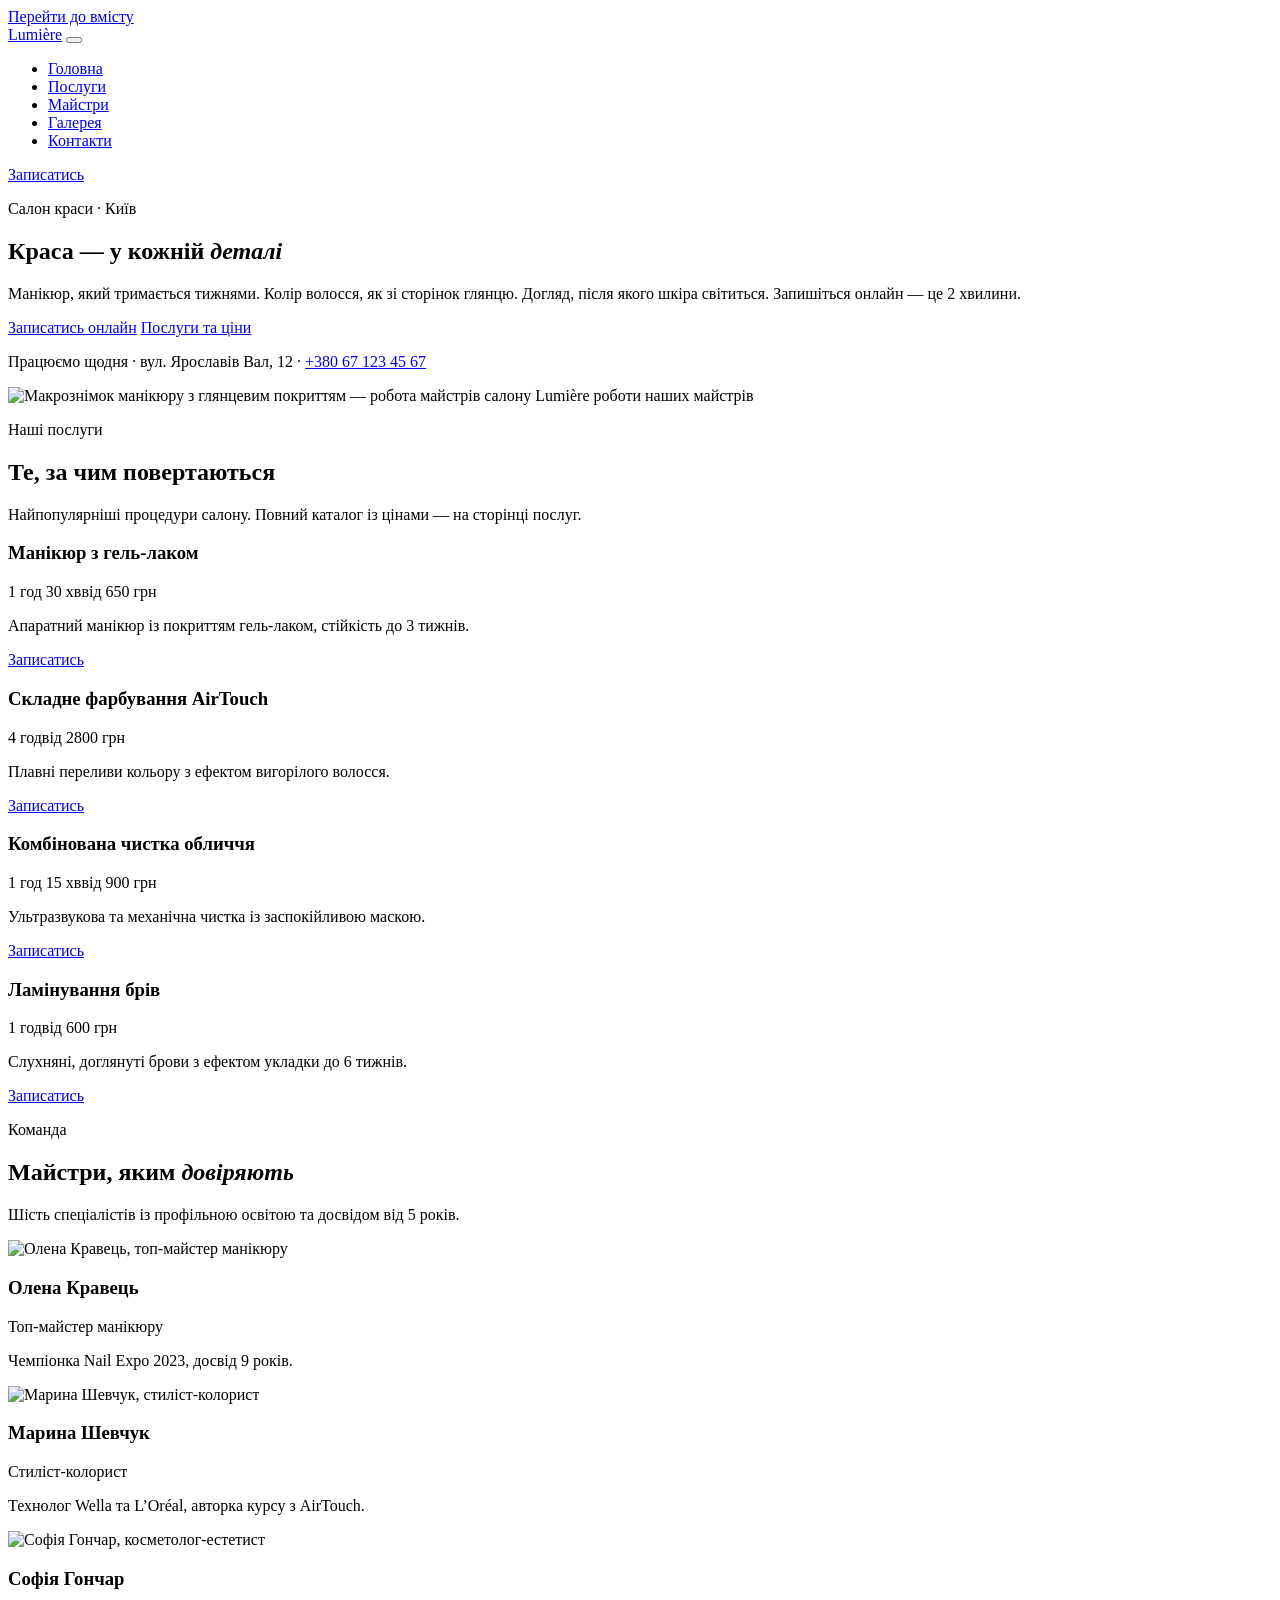
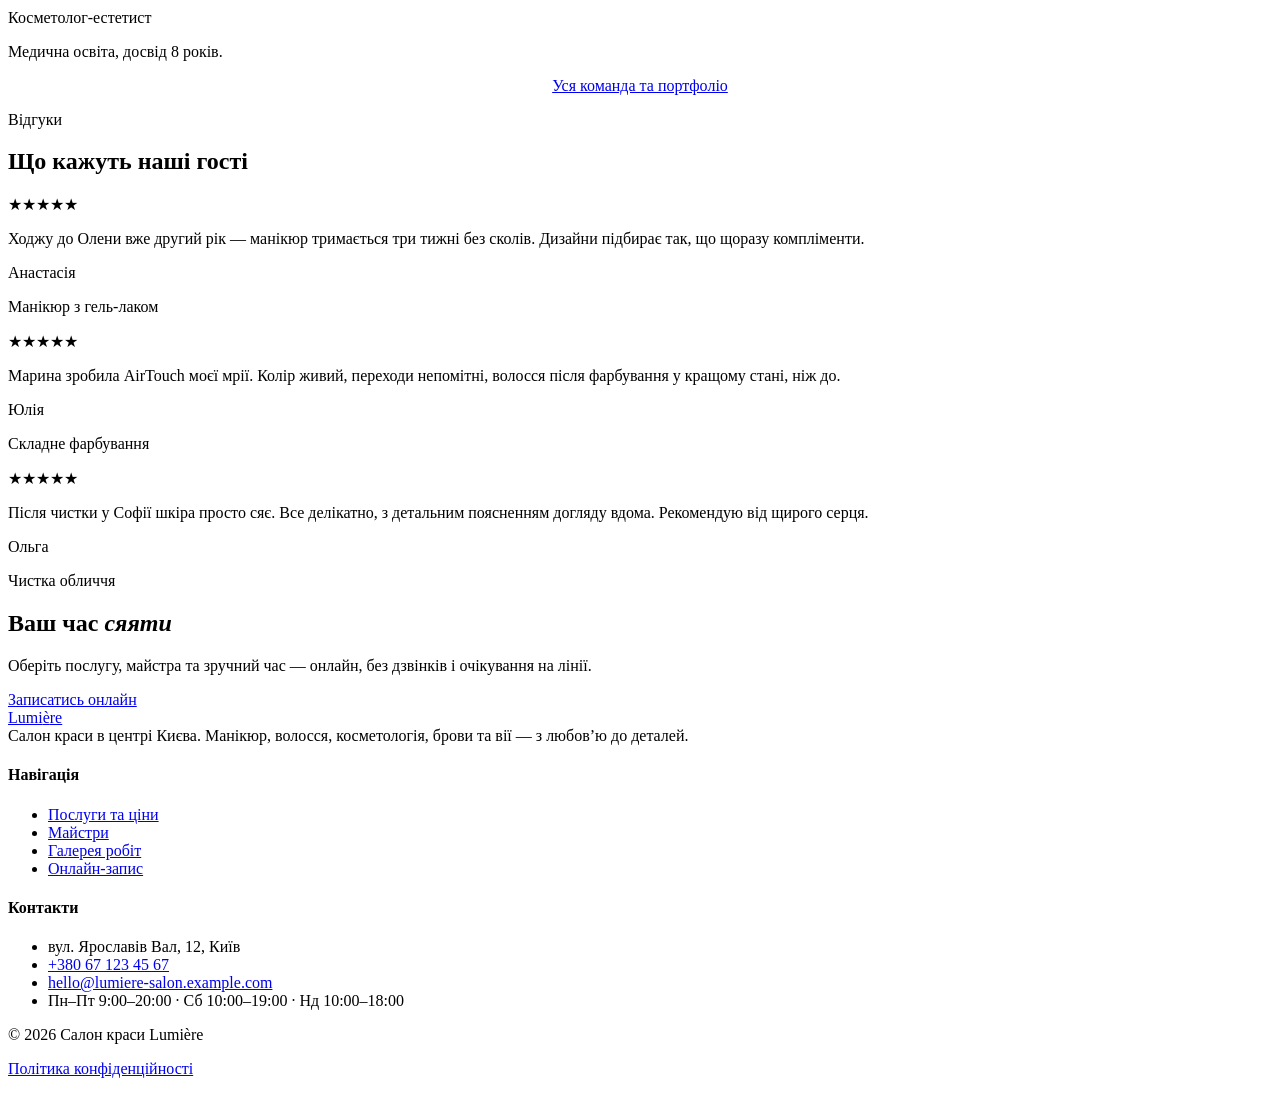
==== index.html @ 40548b0a "Add files via upload" ====
<!DOCTYPE html>
<html lang="uk">
<head>
  <meta charset="UTF-8">
  <meta name="viewport" content="width=device-width, initial-scale=1.0">
  <title>Салон краси Lumière у Києві — манікюр, волосся, косметологія | Запис онлайн</title>
  <meta name="description" content="Салон краси Lumière в центрі Києва: манікюр і педикюр, стрижки та складне фарбування, косметологія, брови й вії. Онлайн-запис до майстра за 2 хвилини.">
  <link rel="canonical" href="https://lumiere-salon.example.com/">

  <meta property="og:type" content="website">
  <meta property="og:title" content="Салон краси Lumière — краса у кожній деталі">
  <meta property="og:description" content="Манікюр, волосся, косметологія, брови та вії. Онлайн-запис до майстра за 2 хвилини.">
  <meta property="og:image" content="https://lumiere-salon.example.com/assets/img/og-cover.svg">
  <meta property="og:url" content="https://lumiere-salon.example.com/">
  <meta property="og:locale" content="uk_UA">

  <link rel="icon" href="favicon.ico" sizes="32x32">
  <link rel="icon" href="favicon.svg" type="image/svg+xml">

  <link rel="preconnect" href="https://fonts.googleapis.com">
  <link rel="preconnect" href="https://fonts.gstatic.com" crossorigin>
  <link href="https://fonts.googleapis.com/css2?family=Playfair+Display:ital,wght@0,400;0,700;1,400;1,700&family=Manrope:wght@400;600;700&display=swap" rel="stylesheet">
  <link rel="stylesheet" href="css/tokens.css">
  <link rel="stylesheet" href="css/styles.css">

  <script type="application/ld+json">
  {
    "@context": "https://schema.org",
    "@type": "BeautySalon",
    "name": "Lumière",
    "description": "Салон краси в центрі Києва: манікюр, волосся, косметологія, брови та вії.",
    "url": "https://lumiere-salon.example.com/",
    "image": "https://lumiere-salon.example.com/assets/img/og-cover.svg",
    "telephone": "+380671234567",
    "email": "hello@lumiere-salon.example.com",
    "priceRange": "₴₴",
    "address": {
      "@type": "PostalAddress",
      "streetAddress": "вул. Ярославів Вал, 12",
      "addressLocality": "Київ",
      "postalCode": "01054",
      "addressCountry": "UA"
    },
    "openingHoursSpecification": [
      { "@type": "OpeningHoursSpecification", "dayOfWeek": ["Monday","Tuesday","Wednesday","Thursday","Friday"], "opens": "09:00", "closes": "20:00" },
      { "@type": "OpeningHoursSpecification", "dayOfWeek": "Saturday", "opens": "10:00", "closes": "19:00" },
      { "@type": "OpeningHoursSpecification", "dayOfWeek": "Sunday", "opens": "10:00", "closes": "18:00" }
    ]
  }
  </script>
</head>
<body>
  <a class="skip-link" href="#main">Перейти до вмісту</a>

  <header class="header">
    <div class="container header__inner">
      <a class="logo" href="index.html">Lumi<span>è</span>re</a>
      <button class="nav-toggle" aria-expanded="false" aria-controls="site-nav" aria-label="Відкрити меню">
        <span class="nav-toggle__bar"></span><span class="nav-toggle__bar"></span><span class="nav-toggle__bar"></span>
      </button>
      <nav class="nav" id="site-nav" aria-label="Головна навігація">
        <ul class="nav__list">
          <li><a class="nav__link" href="index.html" aria-current="page">Головна</a></li>
          <li><a class="nav__link" href="services.html">Послуги</a></li>
          <li><a class="nav__link" href="masters.html">Майстри</a></li>
          <li><a class="nav__link" href="gallery.html">Галерея</a></li>
          <li><a class="nav__link" href="contacts.html">Контакти</a></li>
        </ul>
      </nav>
      <a class="btn btn--gold header__cta" href="booking.html">Записатись</a>
    </div>
  </header>

  <main id="main">
    <!-- Hero -->
    <section class="hero">
      <div class="container hero__grid">
        <div>
          <p class="eyebrow">Салон краси · Київ</p>
          <h1 class="display">Краса — у&nbsp;кожній <em>деталі</em></h1>
          <p class="hero__lead">Манікюр, який тримається тижнями. Колір волосся, як зі сторінок глянцю. Догляд, після якого шкіра світиться. Запишіться онлайн — це 2 хвилини.</p>
          <div class="hero__actions">
            <a class="btn btn--gold" href="booking.html">Записатись онлайн</a>
            <a class="btn btn--ghost" href="services.html">Послуги та ціни</a>
          </div>
          <p class="hero__note">Працюємо щодня · вул. Ярославів Вал, 12 · <a href="tel:+380671234567">+380 67 123 45 67</a></p>
        </div>
        <div class="mirror mirror--hero">
          <img src="assets/img/hero-macro.svg" alt="Макрознімок манікюру з глянцевим покриттям — робота майстрів салону Lumière" width="800" height="800" fetchpriority="high">
          <span class="mirror__caption">роботи наших майстрів</span>
        </div>
      </div>
    </section>

    <!-- Топ-послуги -->
    <section class="section" aria-labelledby="top-services-title">
      <div class="container">
        <div class="section-head">
          <p class="eyebrow">Наші послуги</p>
          <h2 id="top-services-title">Те, за чим повертаються</h2>
          <p>Найпопулярніші процедури салону. Повний каталог із цінами — на сторінці послуг.</p>
        </div>
        <div class="cards-grid">
          <article class="service-card">
            <h3>Манікюр з гель-лаком</h3>
            <div class="service-card__meta"><span>1 год 30 хв</span><span class="service-card__price">від 650 грн</span></div>
            <p class="service-card__desc">Апаратний манікюр із покриттям гель-лаком, стійкість до 3 тижнів.</p>
            <a class="btn btn--bordo" href="booking.html?service=manicure-gel">Записатись</a>
          </article>
          <article class="service-card">
            <h3>Складне фарбування AirTouch</h3>
            <div class="service-card__meta"><span>4 год</span><span class="service-card__price">від 2800 грн</span></div>
            <p class="service-card__desc">Плавні переливи кольору з ефектом вигорілого волосся.</p>
            <a class="btn btn--bordo" href="booking.html?service=color-airtouch">Записатись</a>
          </article>
          <article class="service-card">
            <h3>Комбінована чистка обличчя</h3>
            <div class="service-card__meta"><span>1 год 15 хв</span><span class="service-card__price">від 900 грн</span></div>
            <p class="service-card__desc">Ультразвукова та механічна чистка із заспокійливою маскою.</p>
            <a class="btn btn--bordo" href="booking.html?service=face-cleaning">Записатись</a>
          </article>
          <article class="service-card">
            <h3>Ламінування брів</h3>
            <div class="service-card__meta"><span>1 год</span><span class="service-card__price">від 600 грн</span></div>
            <p class="service-card__desc">Слухняні, доглянуті брови з ефектом укладки до 6 тижнів.</p>
            <a class="btn btn--bordo" href="booking.html?service=brows-lamination">Записатись</a>
          </article>
        </div>
      </div>
    </section>

    <!-- Майстри коротко -->
    <section class="section" aria-labelledby="masters-title">
      <div class="container">
        <div class="section-head section-head--center">
          <p class="eyebrow">Команда</p>
          <h2 id="masters-title">Майстри, яким <em>довіряють</em></h2>
          <p>Шість спеціалістів із профільною освітою та досвідом від 5 років.</p>
        </div>
        <div class="masters-grid">
          <article class="master-card">
            <div class="mirror"><img src="assets/img/master-olena.svg" alt="Олена Кравець, топ-майстер манікюру" width="400" height="400" loading="lazy"></div>
            <h3>Олена Кравець</h3>
            <p class="master-card__role">Топ-майстер манікюру</p>
            <p class="master-card__bio">Чемпіонка Nail Expo 2023, досвід 9 років.</p>
          </article>
          <article class="master-card">
            <div class="mirror"><img src="assets/img/master-maryna.svg" alt="Марина Шевчук, стиліст-колорист" width="400" height="400" loading="lazy"></div>
            <h3>Марина Шевчук</h3>
            <p class="master-card__role">Стиліст-колорист</p>
            <p class="master-card__bio">Технолог Wella та L’Oréal, авторка курсу з AirTouch.</p>
          </article>
          <article class="master-card">
            <div class="mirror"><img src="assets/img/master-sofia.svg" alt="Софія Гончар, косметолог-естетист" width="400" height="400" loading="lazy"></div>
            <h3>Софія Гончар</h3>
            <p class="master-card__role">Косметолог-естетист</p>
            <p class="master-card__bio">Медична освіта, досвід 8 років.</p>
          </article>
        </div>
        <p style="text-align:center; margin-top: var(--space-5);">
          <a class="btn btn--ghost" href="masters.html">Уся команда та портфоліо</a>
        </p>
      </div>
    </section>

    <!-- Відгуки -->
    <section class="section reviews" aria-labelledby="reviews-title">
      <div class="container">
        <div class="section-head">
          <p class="eyebrow">Відгуки</p>
          <h2 id="reviews-title">Що кажуть наші гості</h2>
        </div>
        <div class="reviews-grid">
          <article class="review-card">
            <p class="review-card__stars" aria-label="Оцінка 5 з 5">★★★★★</p>
            <p class="review-card__text">Ходжу до Олени вже другий рік — манікюр тримається три тижні без сколів. Дизайни підбирає так, що щоразу компліменти.</p>
            <p class="review-card__author">Анастасія</p>
            <p class="review-card__service">Манікюр з гель-лаком</p>
          </article>
          <article class="review-card">
            <p class="review-card__stars" aria-label="Оцінка 5 з 5">★★★★★</p>
            <p class="review-card__text">Марина зробила AirTouch моєї мрії. Колір живий, переходи непомітні, волосся після фарбування у кращому стані, ніж до.</p>
            <p class="review-card__author">Юлія</p>
            <p class="review-card__service">Складне фарбування</p>
          </article>
          <article class="review-card">
            <p class="review-card__stars" aria-label="Оцінка 5 з 5">★★★★★</p>
            <p class="review-card__text">Після чистки у Софії шкіра просто сяє. Все делікатно, з детальним поясненням догляду вдома. Рекомендую від щирого серця.</p>
            <p class="review-card__author">Ольга</p>
            <p class="review-card__service">Чистка обличчя</p>
          </article>
        </div>
      </div>
    </section>

    <!-- CTA -->
    <section class="cta-band">
      <div class="container">
        <h2>Ваш час <em>сяяти</em></h2>
        <p>Оберіть послугу, майстра та зручний час — онлайн, без дзвінків і очікування на лінії.</p>
        <a class="btn btn--gold" href="booking.html">Записатись онлайн</a>
      </div>
    </section>
  </main>

  <footer class="footer">
    <div class="container">
      <div class="footer__grid">
        <div>
          <a class="logo" href="index.html">Lumi<span>è</span>re</a>
          <p style="margin-top: var(--space-3);">Салон краси в центрі Києва. Манікюр, волосся, косметологія, брови та вії — з любов’ю до деталей.</p>
        </div>
        <div>
          <h4>Навігація</h4>
          <ul>
            <li><a href="services.html">Послуги та ціни</a></li>
            <li><a href="masters.html">Майстри</a></li>
            <li><a href="gallery.html">Галерея робіт</a></li>
            <li><a href="booking.html">Онлайн-запис</a></li>
          </ul>
        </div>
        <div>
          <h4>Контакти</h4>
          <ul>
            <li>вул. Ярославів Вал, 12, Київ</li>
            <li><a href="tel:+380671234567">+380 67 123 45 67</a></li>
            <li><a href="mailto:hello@lumiere-salon.example.com">hello@lumiere-salon.example.com</a></li>
            <li>Пн–Пт 9:00–20:00 · Сб 10:00–19:00 · Нд 10:00–18:00</li>
          </ul>
        </div>
      </div>
      <div class="footer__bottom">
        <p>© <span id="footer-year">2026</span> Салон краси Lumière</p>
        <p><a href="privacy.html">Політика конфіденційності</a></p>
      </div>
    </div>
  </footer>

  <script src="js/main.js"></script>
</body>
</html>
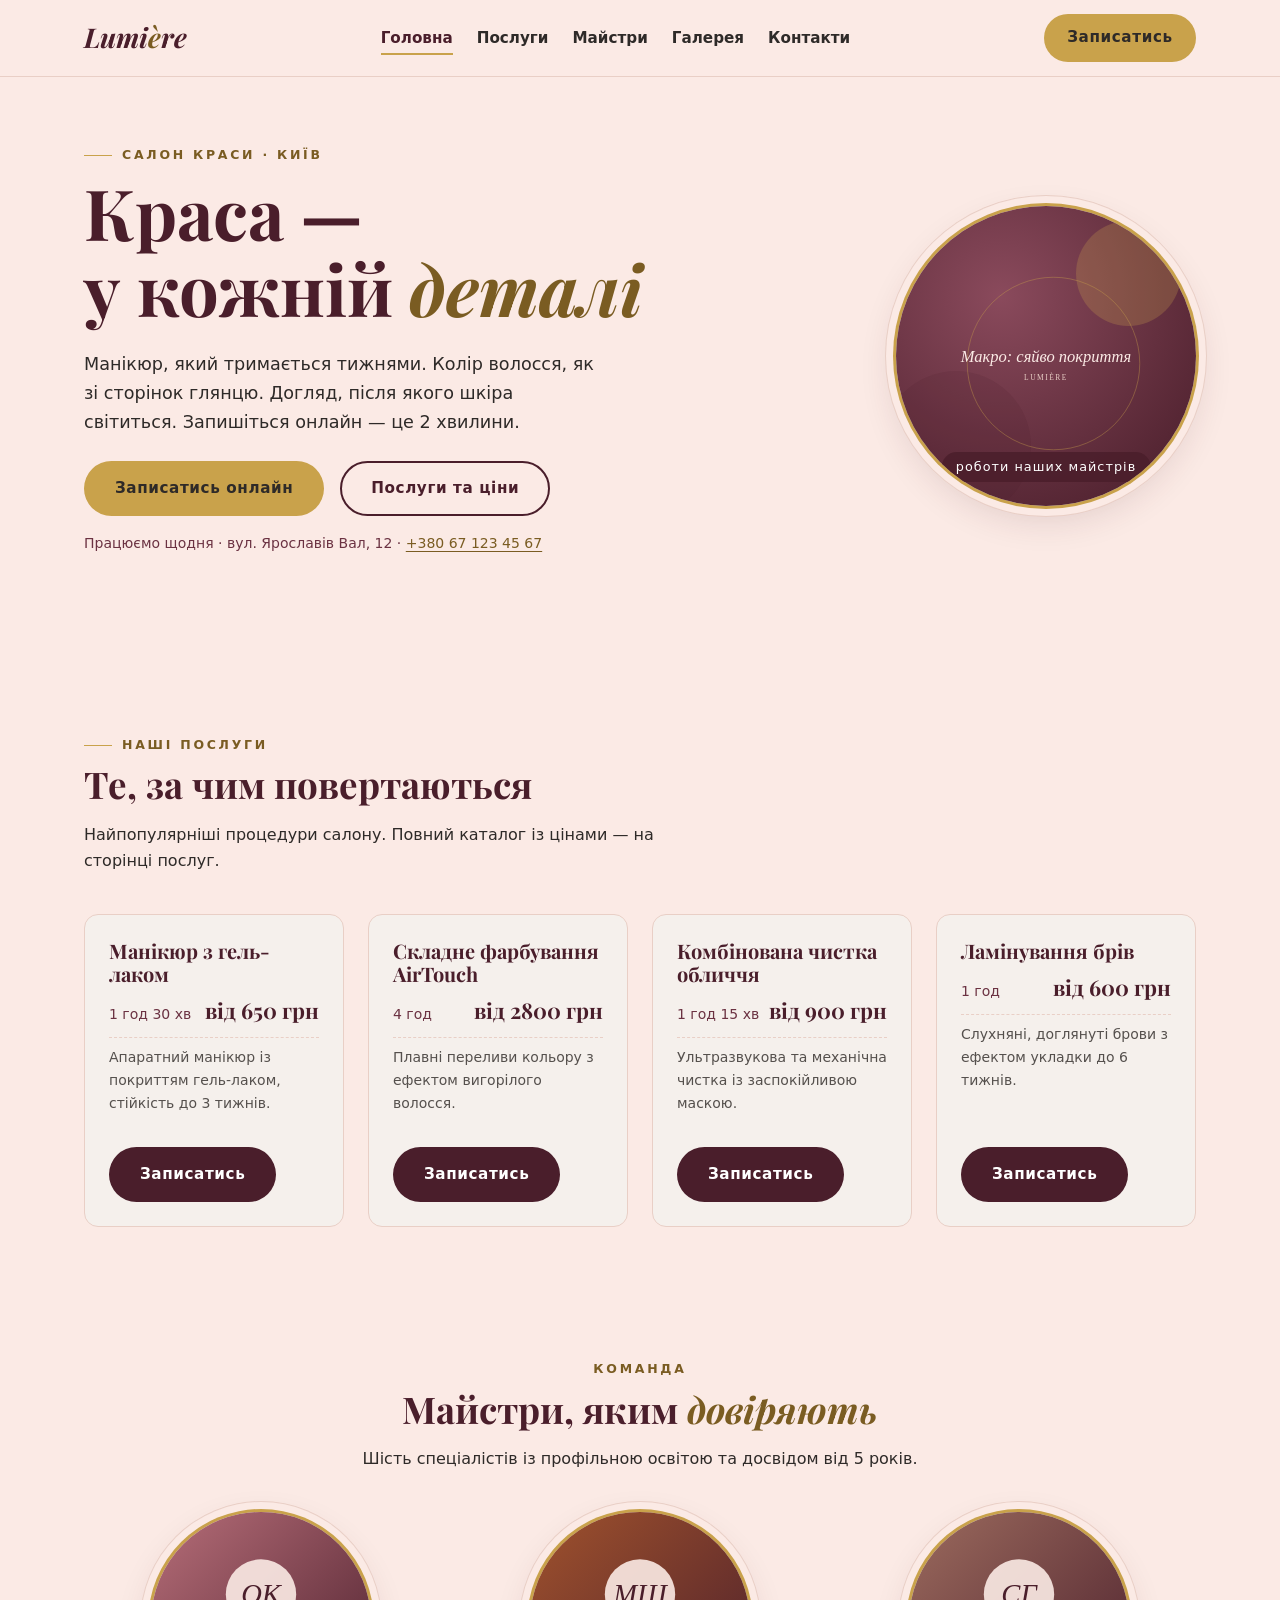
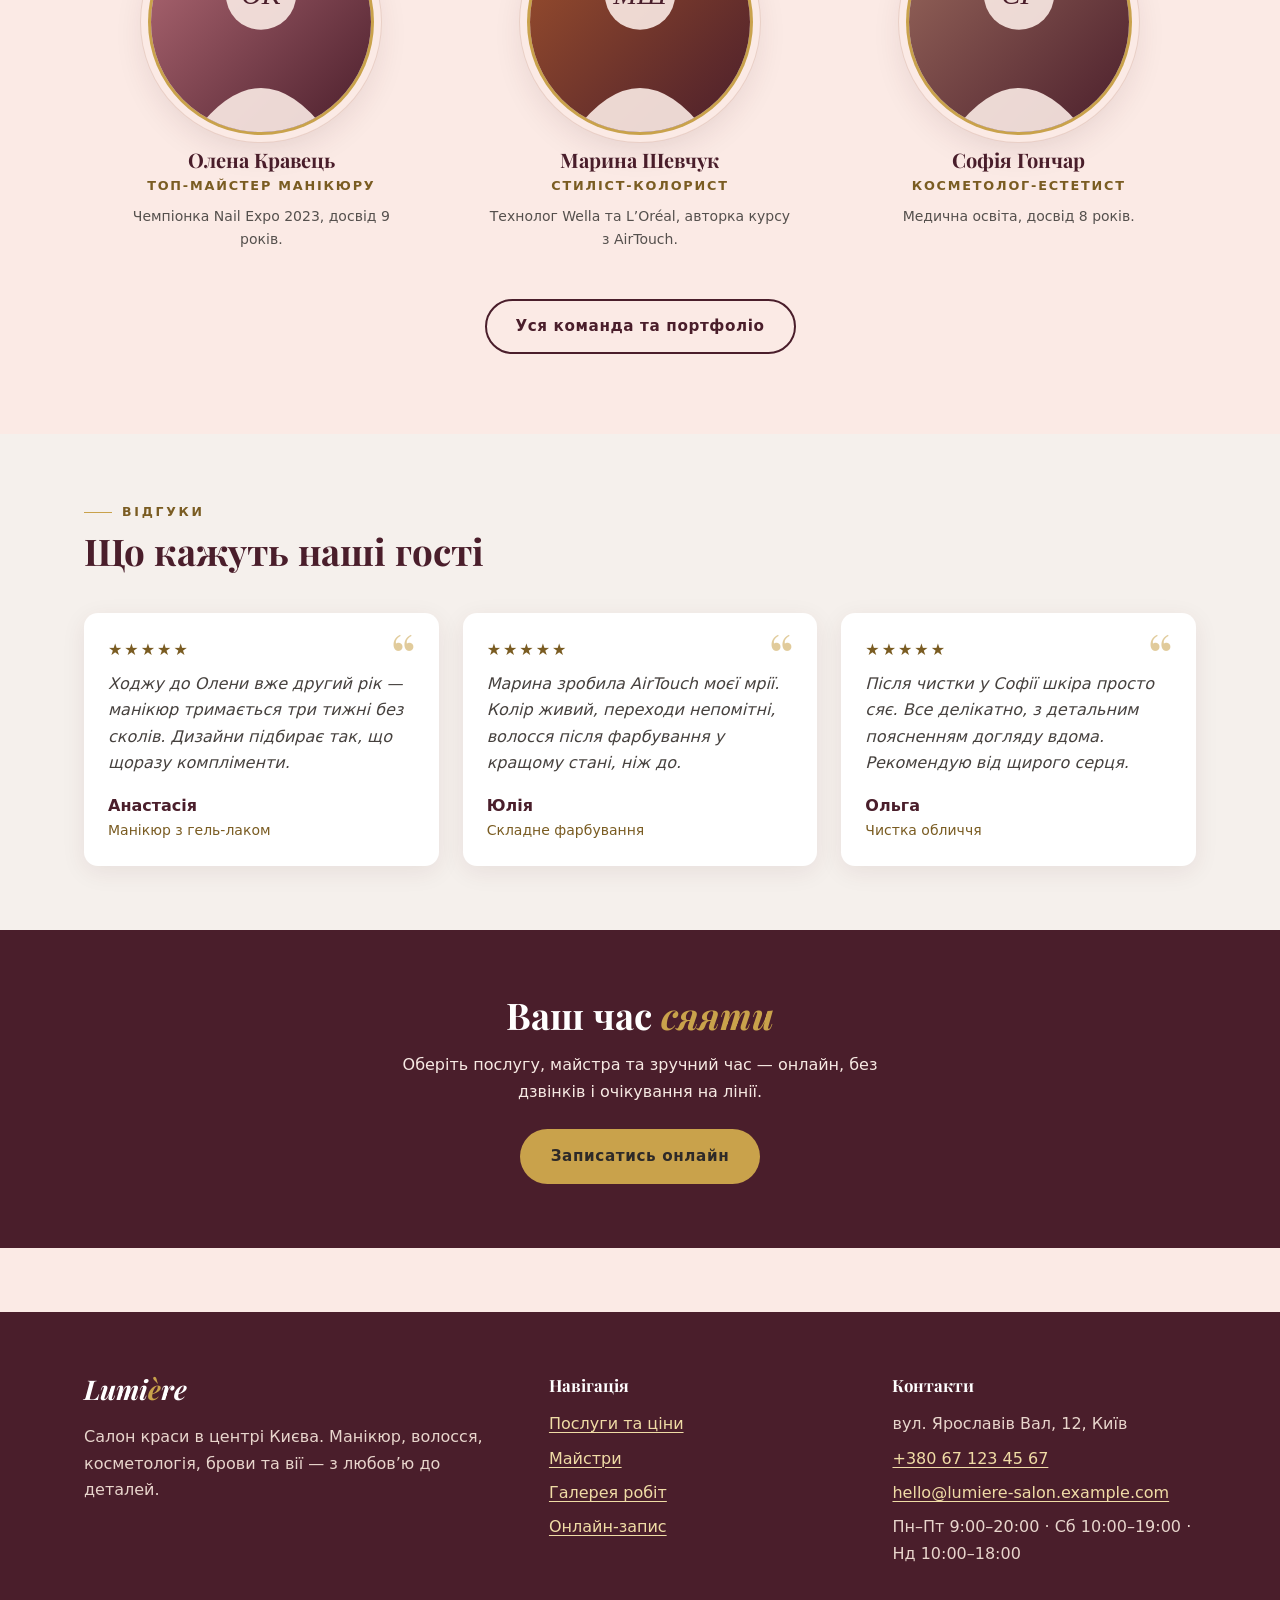
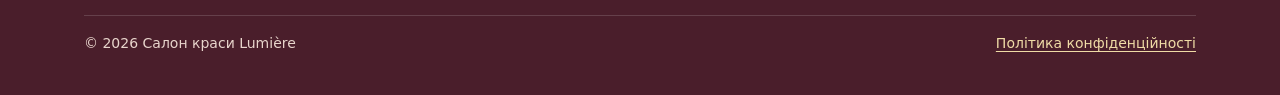
==== commit 39ff0bf3: "Додав файли фронтенду: html, css, js" ====
--- a/index.html
+++ b/index.html
@@ -20,8 +20,8 @@
   <link rel="preconnect" href="https://fonts.googleapis.com">
   <link rel="preconnect" href="https://fonts.gstatic.com" crossorigin>
   <link href="https://fonts.googleapis.com/css2?family=Playfair+Display:ital,wght@0,400;0,700;1,400;1,700&family=Manrope:wght@400;600;700&display=swap" rel="stylesheet">
-  <link rel="stylesheet" href="css/tokens.css">
-  <link rel="stylesheet" href="css/styles.css">
+  <link rel="stylesheet" href="tokens.css">
+  <link rel="stylesheet" href="styles.css">
 
   <script type="application/ld+json">
   {
--- a/tokens.css
+++ b/tokens.css
@@ -0,0 +1,65 @@
+/* ============================================
+   Lumière — дизайн-токени
+   Глем/редакційна бьюті-естетика (глянцевий журнал)
+   ============================================ */
+
+:root {
+  /* --- Палітра --- */
+  --c-bg:        #FBEAE5; /* пудрово-рожевий фон */
+  --c-bordo:     #4A1E2B; /* бордо — акценти, заголовки */
+  --c-gold:      #C9A24B; /* приглушене золото — CTA, декор */
+  --c-gold-deep: #7A5C22; /* темне золото — текстові лінки на світлому (≈5.3:1, WCAG AA) */
+  --c-ink:       #2E2A28; /* майже чорний — основний текст */
+  --c-cream:     #F5F0EC; /* теплий кремовий — картки */
+
+  --c-bordo-soft: #6B3242;
+  --c-rose-line:  #E9CFC6; /* тонкі лінії/бордери на пудровому */
+  --c-white:      #FFFFFF;
+  --c-error:      #A6252F;
+  --c-success:    #2F6B3A;
+
+  /* --- Типографіка --- */
+  --font-serif: "Playfair Display", "Georgia", serif;
+  --font-sans:  "Manrope", "Segoe UI", system-ui, sans-serif;
+
+  --fs-display: clamp(2.4rem, 6vw, 4.4rem);
+  --fs-h1:      clamp(2rem, 4.5vw, 3.2rem);
+  --fs-h2:      clamp(1.6rem, 3.2vw, 2.3rem);
+  --fs-h3:      1.25rem;
+  --fs-body:    1rem;
+  --fs-small:   0.875rem;
+
+  --lh-tight: 1.15;
+  --lh-body:  1.65;
+
+  /* --- Відступи --- */
+  --space-1: 0.25rem;
+  --space-2: 0.5rem;
+  --space-3: 1rem;
+  --space-4: 1.5rem;
+  --space-5: 2.5rem;
+  --space-6: 4rem;
+  --space-7: 6rem;
+
+  /* --- Радіуси --- */
+  --radius-s:  6px;
+  --radius-m:  14px;
+  --radius-l:  28px;
+  --radius-round: 999px;
+
+  /* --- Тіні --- */
+  --shadow-card: 0 6px 24px rgba(74, 30, 43, 0.08);
+  --shadow-lift: 0 12px 36px rgba(74, 30, 43, 0.16);
+
+  /* --- Дзеркальна рамка (підписний елемент) --- */
+  --mirror-ring: 0 0 0 3px var(--c-gold), 0 0 0 10px var(--c-bg), 0 0 0 11px var(--c-rose-line);
+
+  /* --- Розміри --- */
+  --container: 1160px;
+  --header-h: 76px;
+
+  /* --- Анімація --- */
+  --ease: cubic-bezier(0.22, 1, 0.36, 1);
+  --t-fast: 0.18s;
+  --t-med:  0.35s;
+}
--- a/styles.css
+++ b/styles.css
@@ -0,0 +1,759 @@
+/* ============================================
+   Lumière — салон краси. Основні стилі.
+   Естетика: глянцевий бьюті-журнал (глем/редакційна)
+   ============================================ */
+
+/* ---------- Базові ---------- */
+*, *::before, *::after { box-sizing: border-box; }
+
+html { scroll-behavior: smooth; }
+
+body {
+  margin: 0;
+  font-family: var(--font-sans);
+  font-size: var(--fs-body);
+  line-height: var(--lh-body);
+  color: var(--c-ink);
+  background: var(--c-bg);
+  -webkit-font-smoothing: antialiased;
+}
+
+img { max-width: 100%; display: block; }
+
+h1, h2, h3, h4 {
+  font-family: var(--font-serif);
+  color: var(--c-bordo);
+  line-height: var(--lh-tight);
+  margin: 0 0 var(--space-3);
+}
+
+h1 { font-size: var(--fs-h1); }
+h2 { font-size: var(--fs-h2); }
+h3 { font-size: var(--fs-h3); }
+
+p { margin: 0 0 var(--space-3); }
+
+a { color: var(--c-gold-deep); text-decoration-thickness: 1px; text-underline-offset: 3px; }
+a:hover { color: var(--c-bordo); }
+
+.container {
+  max-width: var(--container);
+  margin: 0 auto;
+  padding: 0 var(--space-4);
+}
+
+.section { padding: var(--space-6) 0; }
+
+.visually-hidden {
+  position: absolute; width: 1px; height: 1px;
+  margin: -1px; padding: 0; border: 0;
+  clip: rect(0 0 0 0); overflow: hidden; white-space: nowrap;
+}
+
+.skip-link {
+  position: absolute; left: var(--space-3); top: -60px;
+  background: var(--c-bordo); color: #fff;
+  padding: var(--space-2) var(--space-3);
+  border-radius: var(--radius-s); z-index: 200;
+  transition: top var(--t-fast);
+}
+.skip-link:focus { top: var(--space-2); color: #fff; }
+
+:focus-visible {
+  outline: 3px solid var(--c-bordo);
+  outline-offset: 2px;
+  border-radius: 2px;
+}
+
+/* Редакційні деталі */
+.eyebrow {
+  display: inline-block;
+  font-size: 0.78rem;
+  letter-spacing: 0.22em;
+  text-transform: uppercase;
+  color: var(--c-gold-deep);
+  margin-bottom: var(--space-2);
+  font-weight: 600;
+}
+.eyebrow::before {
+  content: '';
+  display: inline-block;
+  width: 28px; height: 1px;
+  background: var(--c-gold);
+  vertical-align: middle;
+  margin-right: 10px;
+}
+
+em, .italic-accent { font-style: italic; }
+h1 em, h2 em, .display em { color: var(--c-gold-deep); font-style: italic; }
+
+.section-head { max-width: 640px; margin-bottom: var(--space-5); }
+.section-head--center { margin-left: auto; margin-right: auto; text-align: center; }
+.section-head--center .eyebrow::before { display: none; }
+
+/* ---------- Кнопки ---------- */
+.btn {
+  display: inline-flex; align-items: center; justify-content: center;
+  gap: 0.5em;
+  font-family: var(--font-sans);
+  font-weight: 700;
+  font-size: 0.95rem;
+  letter-spacing: 0.04em;
+  padding: 0.85em 1.9em;
+  border-radius: var(--radius-round);
+  border: 2px solid transparent;
+  cursor: pointer;
+  text-decoration: none;
+  transition: transform var(--t-fast) var(--ease), box-shadow var(--t-fast), background var(--t-fast), color var(--t-fast);
+}
+.btn:hover { transform: translateY(-2px); box-shadow: var(--shadow-lift); }
+.btn:active { transform: translateY(0); }
+
+.btn--gold { background: var(--c-gold); color: var(--c-ink); }
+.btn--gold:hover { background: #D4B060; color: var(--c-ink); }
+
+.btn--bordo { background: var(--c-bordo); color: #fff; }
+.btn--bordo:hover { background: var(--c-bordo-soft); color: #fff; }
+
+.btn--ghost {
+  background: transparent;
+  border-color: var(--c-bordo);
+  color: var(--c-bordo);
+}
+.btn--ghost:hover { background: var(--c-bordo); color: #fff; }
+
+.btn:disabled, .btn[aria-disabled="true"] {
+  opacity: 0.45; cursor: not-allowed;
+  transform: none; box-shadow: none;
+}
+
+/* ---------- Шапка ---------- */
+.header {
+  position: sticky; top: 0; z-index: 100;
+  background: rgba(251, 234, 229, 0.92);
+  backdrop-filter: blur(10px);
+  border-bottom: 1px solid var(--c-rose-line);
+}
+.header__inner {
+  display: flex; align-items: center; justify-content: space-between;
+  gap: var(--space-3);
+  min-height: var(--header-h);
+}
+.logo {
+  font-family: var(--font-serif);
+  font-style: italic;
+  font-weight: 700;
+  font-size: 1.7rem;
+  color: var(--c-bordo);
+  text-decoration: none;
+  line-height: 1;
+}
+.logo span { color: var(--c-gold-deep); }
+.logo:hover { color: var(--c-bordo-soft); }
+
+.nav__list {
+  display: flex; gap: var(--space-4);
+  list-style: none; margin: 0; padding: 0;
+}
+.nav__link {
+  font-size: 0.95rem; font-weight: 600;
+  color: var(--c-ink); text-decoration: none;
+  padding: 0.4em 0;
+  border-bottom: 2px solid transparent;
+  transition: color var(--t-fast), border-color var(--t-fast);
+}
+.nav__link:hover { color: var(--c-bordo); }
+.nav__link[aria-current="page"] {
+  color: var(--c-bordo);
+  border-bottom-color: var(--c-gold);
+}
+.header .btn { padding: 0.65em 1.4em; }
+
+.nav-toggle {
+  display: none;
+  background: none; border: 0; cursor: pointer;
+  padding: 10px;
+}
+.nav-toggle__bar {
+  display: block; width: 24px; height: 2px;
+  background: var(--c-bordo); margin: 5px 0;
+  transition: transform var(--t-med) var(--ease), opacity var(--t-fast);
+}
+
+/* ---------- Hero (головна) ---------- */
+.hero { padding: var(--space-6) 0 var(--space-7); overflow: hidden; }
+.hero__grid {
+  display: grid;
+  grid-template-columns: 1.1fr 0.9fr;
+  gap: var(--space-6);
+  align-items: center;
+}
+.display {
+  font-family: var(--font-serif);
+  font-size: var(--fs-display);
+  color: var(--c-bordo);
+  line-height: 1.08;
+  margin: 0 0 var(--space-4);
+}
+.hero__lead { font-size: 1.1rem; max-width: 46ch; margin-bottom: var(--space-4); }
+.hero__actions { display: flex; flex-wrap: wrap; gap: var(--space-3); }
+.hero__note { margin-top: var(--space-3); font-size: var(--fs-small); color: var(--c-bordo-soft); }
+
+/* Підписний елемент — кругла «дзеркальна» рамка */
+.mirror {
+  position: relative;
+  border-radius: 50%;
+  overflow: hidden;
+  aspect-ratio: 1;
+  box-shadow: var(--mirror-ring), var(--shadow-lift);
+  background: var(--c-cream);
+}
+.mirror img { width: 100%; height: 100%; object-fit: cover; }
+.mirror--hero { max-width: 480px; margin-left: auto; }
+.mirror__caption {
+  position: absolute; left: 50%; bottom: 8%;
+  transform: translateX(-50%);
+  background: rgba(74, 30, 43, 0.85);
+  color: #fff;
+  font-size: 0.8rem;
+  letter-spacing: 0.08em;
+  padding: 0.35em 1.1em;
+  border-radius: var(--radius-round);
+  white-space: nowrap;
+}
+
+/* ---------- Картки послуг ---------- */
+.cards-grid {
+  display: grid;
+  grid-template-columns: repeat(auto-fill, minmax(255px, 1fr));
+  gap: var(--space-4);
+}
+.service-card {
+  background: var(--c-cream);
+  border: 1px solid var(--c-rose-line);
+  border-radius: var(--radius-m);
+  padding: var(--space-4);
+  display: flex; flex-direction: column;
+  transition: transform var(--t-med) var(--ease), box-shadow var(--t-med);
+}
+.service-card:hover { transform: translateY(-4px); box-shadow: var(--shadow-card); }
+.service-card h3 { margin-bottom: var(--space-2); }
+.service-card__meta {
+  display: flex; justify-content: space-between; align-items: baseline;
+  font-size: var(--fs-small);
+  color: var(--c-bordo-soft);
+  border-bottom: 1px dashed var(--c-rose-line);
+  padding-bottom: var(--space-2);
+  margin-bottom: var(--space-2);
+}
+.service-card__price {
+  font-family: var(--font-serif);
+  font-size: 1.35rem;
+  font-weight: 700;
+  color: var(--c-bordo);
+}
+.service-card__desc { flex: 1; font-size: var(--fs-small); color: #55504D; }
+.service-card .btn { align-self: flex-start; margin-top: var(--space-3); }
+
+/* Категорії (services.html) */
+.category-tabs {
+  display: flex; flex-wrap: wrap; gap: var(--space-2);
+  margin-bottom: var(--space-5);
+  padding: 0; list-style: none;
+}
+.category-tabs a {
+  display: inline-block;
+  padding: 0.55em 1.3em;
+  border: 1px solid var(--c-bordo);
+  border-radius: var(--radius-round);
+  color: var(--c-bordo);
+  font-weight: 600;
+  font-size: 0.92rem;
+  text-decoration: none;
+  transition: background var(--t-fast), color var(--t-fast);
+}
+.category-tabs a:hover, .category-tabs a:focus-visible {
+  background: var(--c-bordo); color: #fff;
+}
+.category-block { padding-top: var(--space-5); }
+.category-block + .category-block { border-top: 1px solid var(--c-rose-line); margin-top: var(--space-5); }
+.category-block h2 em { display: block; font-size: 0.55em; color: var(--c-gold-deep); margin-top: 0.4em; font-weight: 400; }
+
+/* ---------- Майстри ---------- */
+.masters-grid {
+  display: grid;
+  grid-template-columns: repeat(auto-fill, minmax(280px, 1fr));
+  gap: var(--space-5) var(--space-4);
+}
+.master-card { text-align: center; }
+.master-card .mirror { max-width: 220px; margin: 0 auto var(--space-3); }
+.master-card h3 { margin-bottom: var(--space-1); }
+.master-card__role {
+  font-size: 0.8rem; letter-spacing: 0.14em; text-transform: uppercase;
+  color: var(--c-gold-deep); font-weight: 700;
+  margin-bottom: var(--space-2);
+}
+.master-card__bio { font-size: var(--fs-small); color: #55504D; max-width: 34ch; margin: 0 auto var(--space-2); }
+.master-card__services { font-size: var(--fs-small); color: var(--c-bordo-soft); margin-bottom: var(--space-3); }
+
+/* ---------- Відгуки ---------- */
+.reviews { background: var(--c-cream); }
+.reviews-grid {
+  display: grid;
+  grid-template-columns: repeat(auto-fill, minmax(300px, 1fr));
+  gap: var(--space-4);
+}
+.review-card {
+  background: var(--c-white);
+  border-radius: var(--radius-m);
+  padding: var(--space-4);
+  box-shadow: var(--shadow-card);
+  position: relative;
+}
+.review-card::before {
+  content: '“';
+  font-family: var(--font-serif);
+  font-size: 4rem;
+  line-height: 1;
+  color: var(--c-gold);
+  position: absolute; top: 10px; right: 22px;
+  opacity: 0.55;
+}
+.review-card__text { font-style: italic; color: #46413E; }
+.review-card__author { font-weight: 700; color: var(--c-bordo); margin: 0; }
+.review-card__service { font-size: var(--fs-small); color: var(--c-gold-deep); margin: 0; }
+.review-card__stars { color: var(--c-gold-deep); letter-spacing: 2px; margin-bottom: var(--space-2); }
+
+/* ---------- CTA-смуга ---------- */
+.cta-band {
+  background: var(--c-bordo);
+  color: #F7E9E3;
+  text-align: center;
+  padding: var(--space-6) 0;
+}
+.cta-band h2 { color: #fff; }
+.cta-band h2 em { color: var(--c-gold); }
+.cta-band p { max-width: 52ch; margin: 0 auto var(--space-4); }
+
+/* ---------- Галерея ---------- */
+.gallery-filters {
+  display: flex; flex-wrap: wrap; gap: var(--space-2);
+  margin-bottom: var(--space-5);
+}
+.gallery-filters .chip {
+  padding: 0.5em 1.3em;
+  border: 1px solid var(--c-bordo);
+  background: transparent;
+  color: var(--c-bordo);
+  border-radius: var(--radius-round);
+  font-family: var(--font-sans);
+  font-weight: 600; font-size: 0.92rem;
+  cursor: pointer;
+  transition: background var(--t-fast), color var(--t-fast);
+}
+.gallery-filters .chip:hover { background: rgba(74,30,43,0.08); }
+.gallery-filters .chip[aria-pressed="true"] { background: var(--c-bordo); color: #fff; }
+
+.gallery-grid {
+  display: grid;
+  grid-template-columns: repeat(auto-fill, minmax(250px, 1fr));
+  gap: var(--space-5) var(--space-4);
+}
+.work { text-align: center; }
+.work[hidden] { display: none; }
+.work .mirror { max-width: 250px; margin: 0 auto var(--space-3); }
+.work__imgs { position: relative; width: 100%; height: 100%; }
+.work__imgs img { position: absolute; inset: 0; transition: opacity var(--t-med); }
+.work__imgs img[data-state="hidden"] { opacity: 0; }
+.work__toggle {
+  display: inline-flex;
+  border: 1px solid var(--c-bordo);
+  border-radius: var(--radius-round);
+  overflow: hidden;
+  margin-bottom: var(--space-2);
+}
+.work__toggle button {
+  border: 0; background: transparent;
+  font-family: var(--font-sans); font-weight: 600; font-size: 0.85rem;
+  color: var(--c-bordo);
+  padding: 0.4em 1.2em;
+  cursor: pointer;
+}
+.work__toggle button[aria-pressed="true"] { background: var(--c-bordo); color: #fff; }
+.work__title { font-weight: 600; color: var(--c-bordo); margin-bottom: 2px; }
+.work__master { font-size: var(--fs-small); color: var(--c-gold-deep); margin: 0; }
+
+/* ---------- Контакти ---------- */
+.contacts-grid {
+  display: grid;
+  grid-template-columns: 1fr 1.2fr;
+  gap: var(--space-5);
+  align-items: start;
+}
+.contact-list { list-style: none; margin: 0 0 var(--space-4); padding: 0; }
+.contact-list li { margin-bottom: var(--space-3); padding-left: 1.6em; position: relative; }
+.contact-list li::before {
+  content: '◆';
+  position: absolute; left: 0; top: 0.15em;
+  color: var(--c-gold); font-size: 0.7em;
+}
+.contact-list strong { color: var(--c-bordo); display: block; }
+.map-frame {
+  border: 0; width: 100%; height: 380px;
+  border-radius: var(--radius-l);
+  box-shadow: var(--shadow-card);
+}
+.schedule-table { width: 100%; border-collapse: collapse; margin-bottom: var(--space-4); }
+.schedule-table td {
+  padding: 0.45em 0;
+  border-bottom: 1px dashed var(--c-rose-line);
+  font-size: 0.95rem;
+}
+.schedule-table td:last-child { text-align: right; font-weight: 600; color: var(--c-bordo); }
+
+/* ---------- Форми ---------- */
+.form-field { margin-bottom: var(--space-4); }
+.form-field label {
+  display: block;
+  font-weight: 700; font-size: 0.9rem;
+  color: var(--c-bordo);
+  margin-bottom: var(--space-1);
+}
+.form-field .req { color: var(--c-error); }
+.form-field input,
+.form-field textarea,
+.form-field select {
+  width: 100%;
+  font-family: var(--font-sans);
+  font-size: 1rem;
+  color: var(--c-ink);
+  background: var(--c-white);
+  border: 1px solid var(--c-rose-line);
+  border-radius: var(--radius-s);
+  padding: 0.75em 1em;
+  transition: border-color var(--t-fast), box-shadow var(--t-fast);
+}
+.form-field input:focus,
+.form-field textarea:focus {
+  outline: none;
+  border-color: var(--c-bordo);
+  box-shadow: 0 0 0 3px rgba(74, 30, 43, 0.15);
+}
+.form-field input[aria-invalid="true"],
+.form-field textarea[aria-invalid="true"] {
+  border-color: var(--c-error);
+}
+.field-error {
+  display: none;
+  color: var(--c-error);
+  font-size: var(--fs-small);
+  font-weight: 600;
+  margin-top: var(--space-1);
+}
+.field-error.is-visible { display: block; }
+.field-hint { font-size: var(--fs-small); color: #6E6862; margin-top: var(--space-1); }
+
+.checkbox-field {
+  display: flex; gap: var(--space-2); align-items: flex-start;
+  margin-bottom: var(--space-4);
+}
+.checkbox-field input {
+  width: 20px; height: 20px; flex-shrink: 0;
+  margin-top: 0.2em;
+  accent-color: var(--c-bordo);
+}
+.checkbox-field label { font-size: 0.95rem; }
+
+/* ---------- Форма запису (wizard) ---------- */
+.booking-wrap { max-width: 860px; margin: 0 auto; }
+
+.progress {
+  display: flex;
+  gap: var(--space-1);
+  list-style: none;
+  padding: 0;
+  margin: 0 0 var(--space-5);
+  counter-reset: step;
+}
+.progress li {
+  flex: 1;
+  text-align: center;
+  font-size: 0.72rem;
+  letter-spacing: 0.04em;
+  text-transform: uppercase;
+  font-weight: 700;
+  color: #6E6862;
+  position: relative;
+  padding-top: 34px;
+}
+.progress li::before {
+  counter-increment: step;
+  content: counter(step);
+  position: absolute; top: 0; left: 50%;
+  transform: translateX(-50%);
+  width: 28px; height: 28px;
+  border-radius: 50%;
+  background: var(--c-white);
+  border: 2px solid var(--c-rose-line);
+  color: #6E6862;
+  font-family: var(--font-serif);
+  display: flex; align-items: center; justify-content: center;
+}
+.progress li::after {
+  content: '';
+  position: absolute; top: 14px; left: calc(50% + 18px);
+  width: calc(100% - 36px); height: 2px;
+  background: var(--c-rose-line);
+}
+.progress li:last-child::after { display: none; }
+.progress li[aria-current="step"] { color: var(--c-bordo); }
+.progress li[aria-current="step"]::before {
+  background: var(--c-bordo); border-color: var(--c-bordo); color: #fff;
+}
+.progress li.is-done::before {
+  content: '✓';
+  background: var(--c-gold); border-color: var(--c-gold); color: var(--c-ink);
+}
+.progress li.is-done::after { background: var(--c-gold); }
+
+.booking-step {
+  background: var(--c-cream);
+  border: 1px solid var(--c-rose-line);
+  border-radius: var(--radius-l);
+  padding: var(--space-5);
+}
+.booking-step fieldset { border: 0; padding: 0; margin: 0; min-width: 0; }
+.booking-step legend {
+  font-family: var(--font-serif);
+  font-size: var(--fs-h2);
+  color: var(--c-bordo);
+  padding: 0;
+  margin-bottom: var(--space-2);
+}
+.step-sub { color: #6E6862; margin-bottom: var(--space-4); }
+
+.booking-nav {
+  display: flex; justify-content: space-between; gap: var(--space-3);
+  margin-top: var(--space-5);
+}
+.booking-nav .btn--back { margin-right: auto; }
+
+/* Вибір послуги/майстра — картки-кнопки */
+.pick-grid {
+  display: grid;
+  grid-template-columns: repeat(auto-fill, minmax(230px, 1fr));
+  gap: var(--space-3);
+}
+.pick-card {
+  text-align: left;
+  background: var(--c-white);
+  border: 2px solid var(--c-rose-line);
+  border-radius: var(--radius-m);
+  padding: var(--space-3);
+  cursor: pointer;
+  font-family: var(--font-sans);
+  font-size: 0.95rem;
+  color: var(--c-ink);
+  transition: border-color var(--t-fast), box-shadow var(--t-fast), transform var(--t-fast);
+}
+.pick-card:hover { border-color: var(--c-gold); transform: translateY(-2px); }
+.pick-card[aria-pressed="true"] {
+  border-color: var(--c-bordo);
+  box-shadow: 0 0 0 2px var(--c-bordo) inset, var(--shadow-card);
+}
+.pick-card__name { font-weight: 700; color: var(--c-bordo); display: block; margin-bottom: 4px; }
+.pick-card__meta { font-size: var(--fs-small); color: var(--c-gold-deep); display: block; }
+.pick-card__desc { font-size: var(--fs-small); color: #6E6862; display: block; margin-top: 6px; }
+
+.pick-card--master { display: flex; gap: var(--space-3); align-items: center; }
+.pick-card--master .mirror { width: 64px; flex-shrink: 0; box-shadow: 0 0 0 2px var(--c-gold); }
+
+.booking-cat-label {
+  font-size: 0.78rem; letter-spacing: 0.18em; text-transform: uppercase;
+  color: var(--c-gold-deep); font-weight: 700;
+  margin: var(--space-4) 0 var(--space-2);
+}
+.booking-cat-label:first-of-type { margin-top: 0; }
+
+/* Календар і слоти */
+.days-scroll {
+  display: flex; gap: var(--space-2);
+  overflow-x: auto;
+  padding-bottom: var(--space-2);
+  margin-bottom: var(--space-4);
+}
+.day-btn {
+  flex: 0 0 auto;
+  width: 74px;
+  text-align: center;
+  background: var(--c-white);
+  border: 2px solid var(--c-rose-line);
+  border-radius: var(--radius-m);
+  padding: var(--space-2) var(--space-1);
+  cursor: pointer;
+  font-family: var(--font-sans);
+  transition: border-color var(--t-fast);
+}
+.day-btn:hover:not(:disabled) { border-color: var(--c-gold); }
+.day-btn[aria-pressed="true"] { border-color: var(--c-bordo); background: var(--c-bordo); }
+.day-btn[aria-pressed="true"] .day-btn__num,
+.day-btn[aria-pressed="true"] .day-btn__wd { color: #fff; }
+.day-btn:disabled { opacity: 0.4; cursor: not-allowed; }
+.day-btn__wd { display: block; font-size: 0.7rem; text-transform: uppercase; letter-spacing: 0.08em; color: var(--c-gold-deep); font-weight: 700; }
+.day-btn__num { display: block; font-family: var(--font-serif); font-size: 1.4rem; color: var(--c-bordo); }
+
+.slots-grid {
+  display: grid;
+  grid-template-columns: repeat(auto-fill, minmax(90px, 1fr));
+  gap: var(--space-2);
+}
+.slot-btn {
+  background: var(--c-white);
+  border: 2px solid var(--c-rose-line);
+  border-radius: var(--radius-s);
+  padding: 0.6em 0.4em;
+  font-family: var(--font-sans);
+  font-weight: 600;
+  font-size: 0.95rem;
+  color: var(--c-ink);
+  cursor: pointer;
+  transition: border-color var(--t-fast);
+}
+.slot-btn:hover:not(:disabled) { border-color: var(--c-gold); }
+.slot-btn[aria-pressed="true"] { background: var(--c-bordo); border-color: var(--c-bordo); color: #fff; }
+.slot-btn:disabled {
+  background: transparent;
+  color: #B4A9A2;
+  border-style: dashed;
+  cursor: not-allowed;
+  text-decoration: line-through;
+}
+.slots-empty { color: #6E6862; font-style: italic; }
+
+/* Крок перевірки */
+.review-block {
+  background: var(--c-white);
+  border: 1px solid var(--c-rose-line);
+  border-radius: var(--radius-m);
+  padding: var(--space-3) var(--space-4);
+  margin-bottom: var(--space-3);
+  display: flex; justify-content: space-between; align-items: flex-start;
+  gap: var(--space-3);
+}
+.review-block h3 { font-size: 0.8rem; font-family: var(--font-sans); letter-spacing: 0.14em; text-transform: uppercase; color: var(--c-gold-deep); margin-bottom: var(--space-1); }
+.review-block p { margin: 0; }
+.review-block .btn-edit {
+  background: none; border: 0; cursor: pointer;
+  font-family: var(--font-sans); font-weight: 700; font-size: 0.85rem;
+  color: var(--c-gold-deep);
+  text-decoration: underline;
+  text-underline-offset: 3px;
+  padding: 4px;
+  flex-shrink: 0;
+}
+.review-block .btn-edit:hover { color: var(--c-bordo); }
+
+/* Підтвердження */
+.booking-success { text-align: center; padding: var(--space-5) var(--space-3); }
+.booking-success__icon {
+  width: 84px; height: 84px;
+  margin: 0 auto var(--space-4);
+  border-radius: 50%;
+  background: var(--c-gold);
+  color: var(--c-ink);
+  font-size: 2.4rem;
+  display: flex; align-items: center; justify-content: center;
+  box-shadow: var(--mirror-ring);
+}
+
+.step-error {
+  display: none;
+  background: rgba(166, 37, 47, 0.08);
+  border: 1px solid var(--c-error);
+  color: var(--c-error);
+  font-weight: 600;
+  border-radius: var(--radius-s);
+  padding: var(--space-2) var(--space-3);
+  margin-top: var(--space-3);
+}
+.step-error.is-visible { display: block; }
+
+/* ---------- Футер ---------- */
+.footer {
+  background: var(--c-bordo);
+  color: #E8D5CC;
+  padding: var(--space-6) 0 var(--space-4);
+  margin-top: var(--space-6);
+}
+.footer a { color: #F0DCA6; }
+.footer a:hover { color: #fff; }
+.footer__grid {
+  display: grid;
+  grid-template-columns: 1.4fr 1fr 1fr;
+  gap: var(--space-5);
+  margin-bottom: var(--space-5);
+}
+.footer .logo { color: #fff; }
+.footer .logo span { color: var(--c-gold); }
+.footer h4 { color: #fff; font-size: 1.05rem; }
+.footer ul { list-style: none; margin: 0; padding: 0; }
+.footer li { margin-bottom: var(--space-2); }
+.footer__bottom {
+  border-top: 1px solid rgba(255,255,255,0.15);
+  padding-top: var(--space-3);
+  display: flex; flex-wrap: wrap; justify-content: space-between; gap: var(--space-2);
+  font-size: var(--fs-small);
+}
+
+/* ---------- Хлібні крихти / hero сторінок ---------- */
+.page-hero { padding: var(--space-6) 0 var(--space-5); }
+.page-hero p { max-width: 60ch; }
+
+/* ---------- 404 ---------- */
+.error-page { text-align: center; padding: var(--space-7) 0; }
+.error-page .display { font-size: clamp(4rem, 14vw, 9rem); margin-bottom: 0; }
+
+/* ---------- Privacy ---------- */
+.prose { max-width: 760px; }
+.prose h2 { font-size: 1.5rem; margin-top: var(--space-5); }
+.prose ul { padding-left: 1.2em; }
+.prose li { margin-bottom: var(--space-1); }
+
+/* ---------- Адаптив ---------- */
+@media (max-width: 900px) {
+  .hero__grid { grid-template-columns: 1fr; }
+  .mirror--hero { max-width: 360px; margin: 0 auto; }
+  .contacts-grid { grid-template-columns: 1fr; }
+  .footer__grid { grid-template-columns: 1fr 1fr; }
+}
+
+@media (max-width: 720px) {
+  .nav-toggle { display: block; }
+  .nav {
+    position: absolute;
+    top: var(--header-h); left: 0; right: 0;
+    background: var(--c-bg);
+    border-bottom: 1px solid var(--c-rose-line);
+    box-shadow: var(--shadow-card);
+    display: none;
+    padding: var(--space-3) var(--space-4) var(--space-4);
+  }
+  .nav.is-open { display: block; }
+  .nav__list { flex-direction: column; gap: var(--space-2); }
+  .nav__link { display: block; padding: 0.6em 0; font-size: 1.05rem; }
+  .header__cta { display: none; }
+
+  .booking-step { padding: var(--space-4) var(--space-3); }
+  .progress li { font-size: 0; }
+  .progress li::before { position: static; transform: none; margin: 0 auto; font-size: 0.85rem; }
+  .progress li { padding-top: 0; }
+  .progress li::after { top: 14px; }
+  .booking-nav { flex-direction: column-reverse; }
+  .booking-nav .btn { width: 100%; }
+  .footer__grid { grid-template-columns: 1fr; }
+}
+
+@media (prefers-reduced-motion: reduce) {
+  html { scroll-behavior: auto; }
+  *, *::before, *::after { transition: none !important; animation: none !important; }
+}
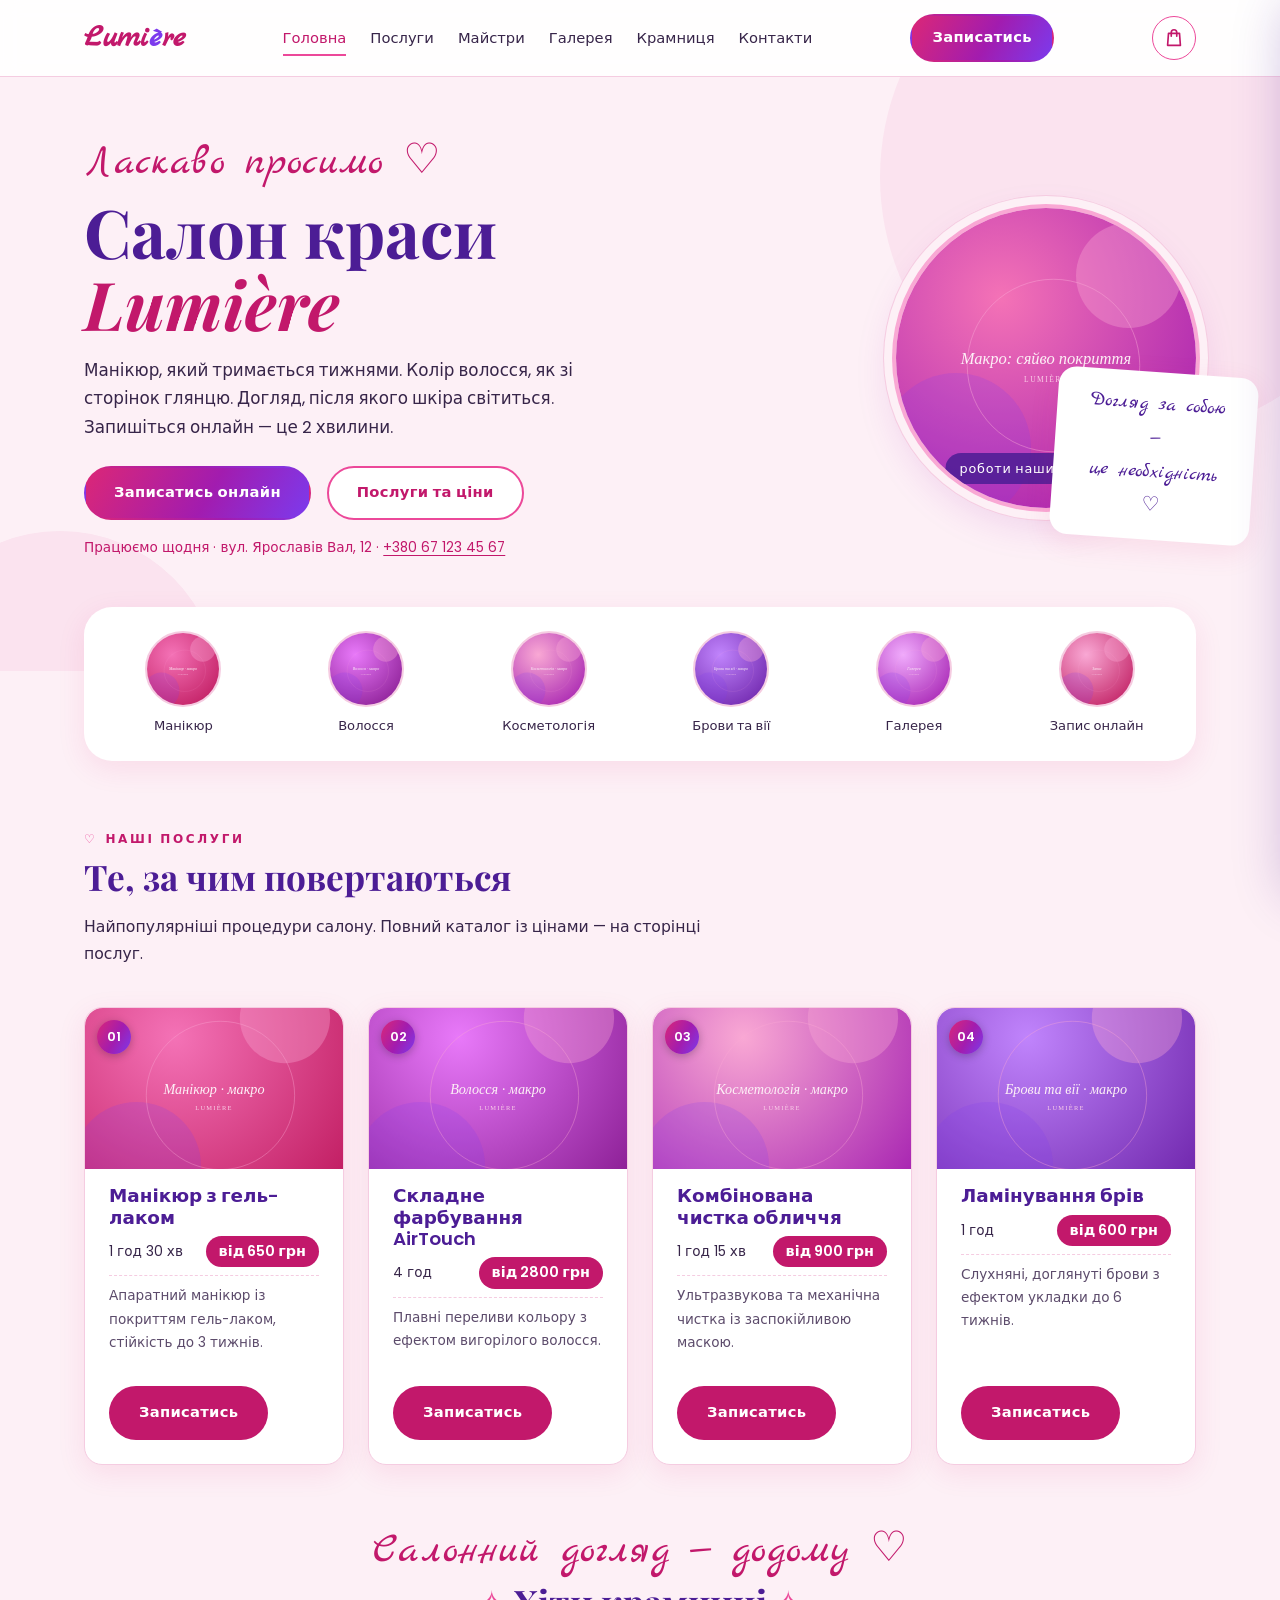
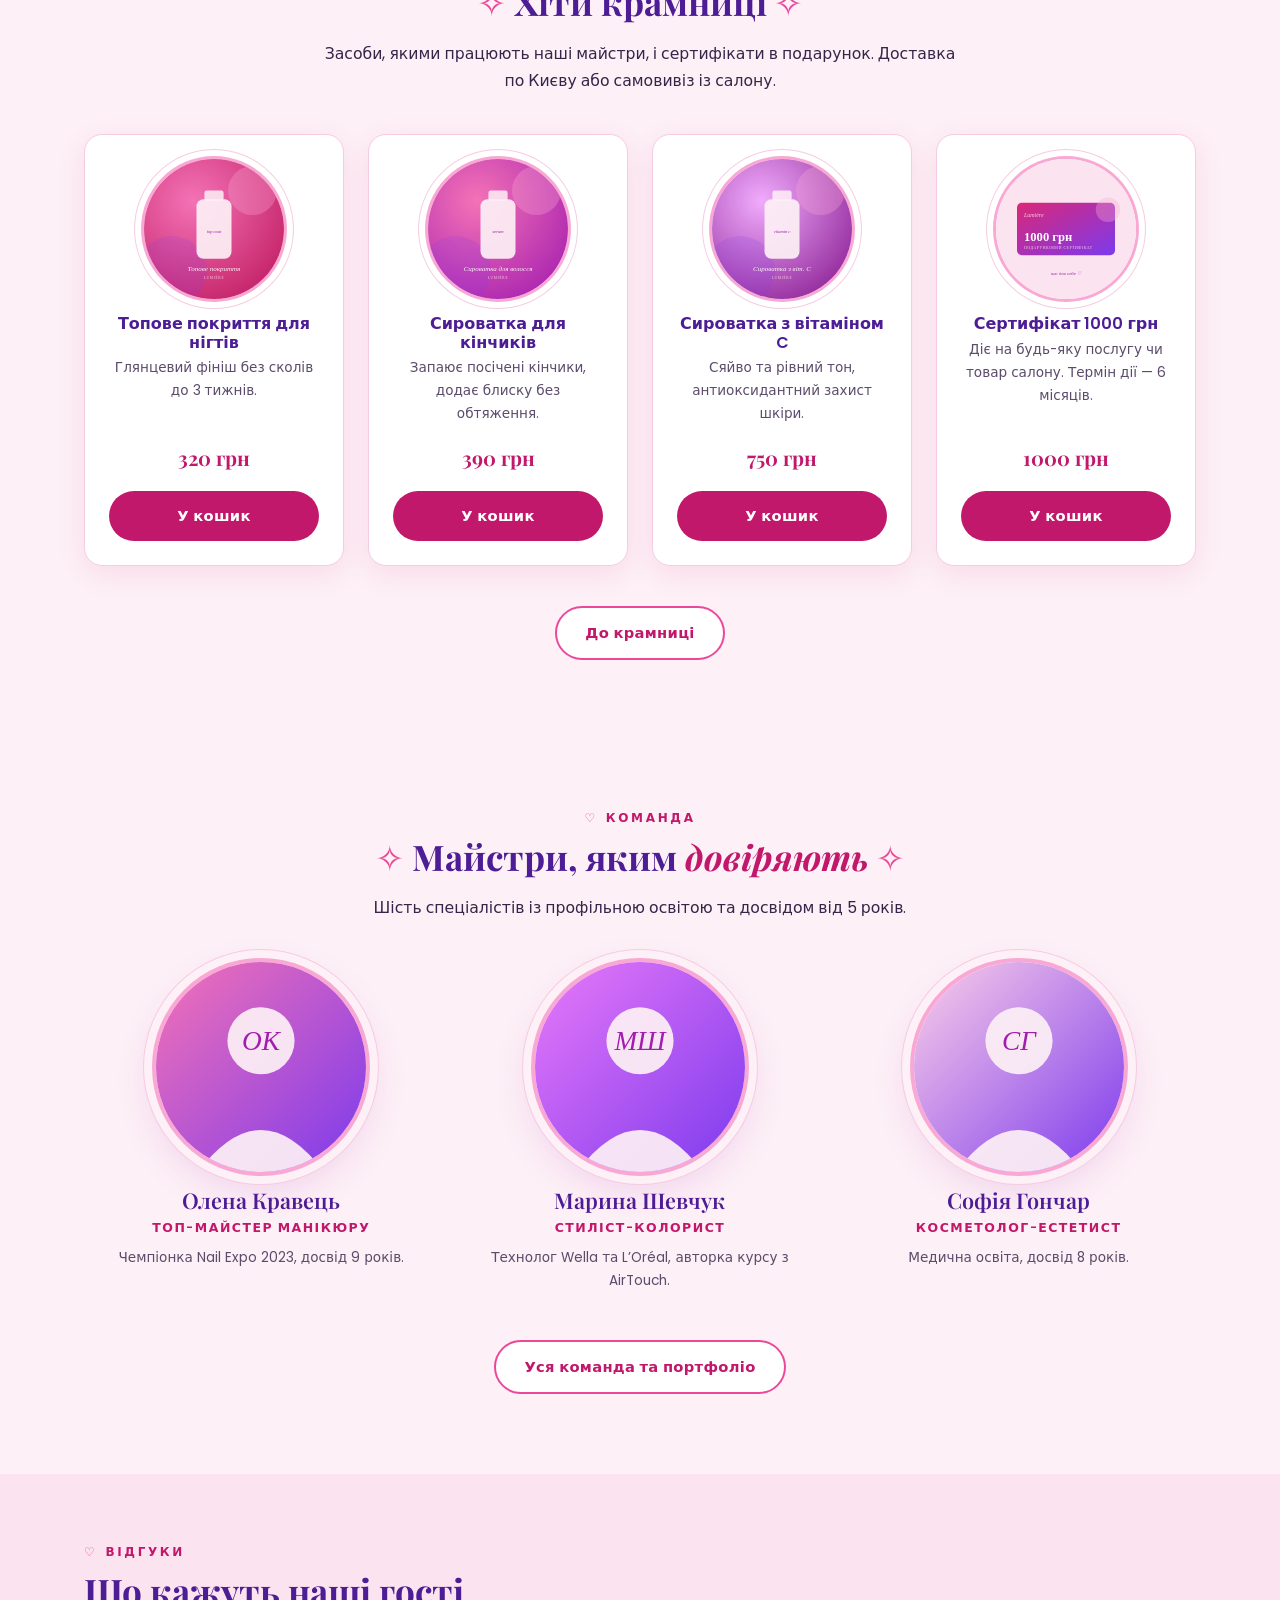
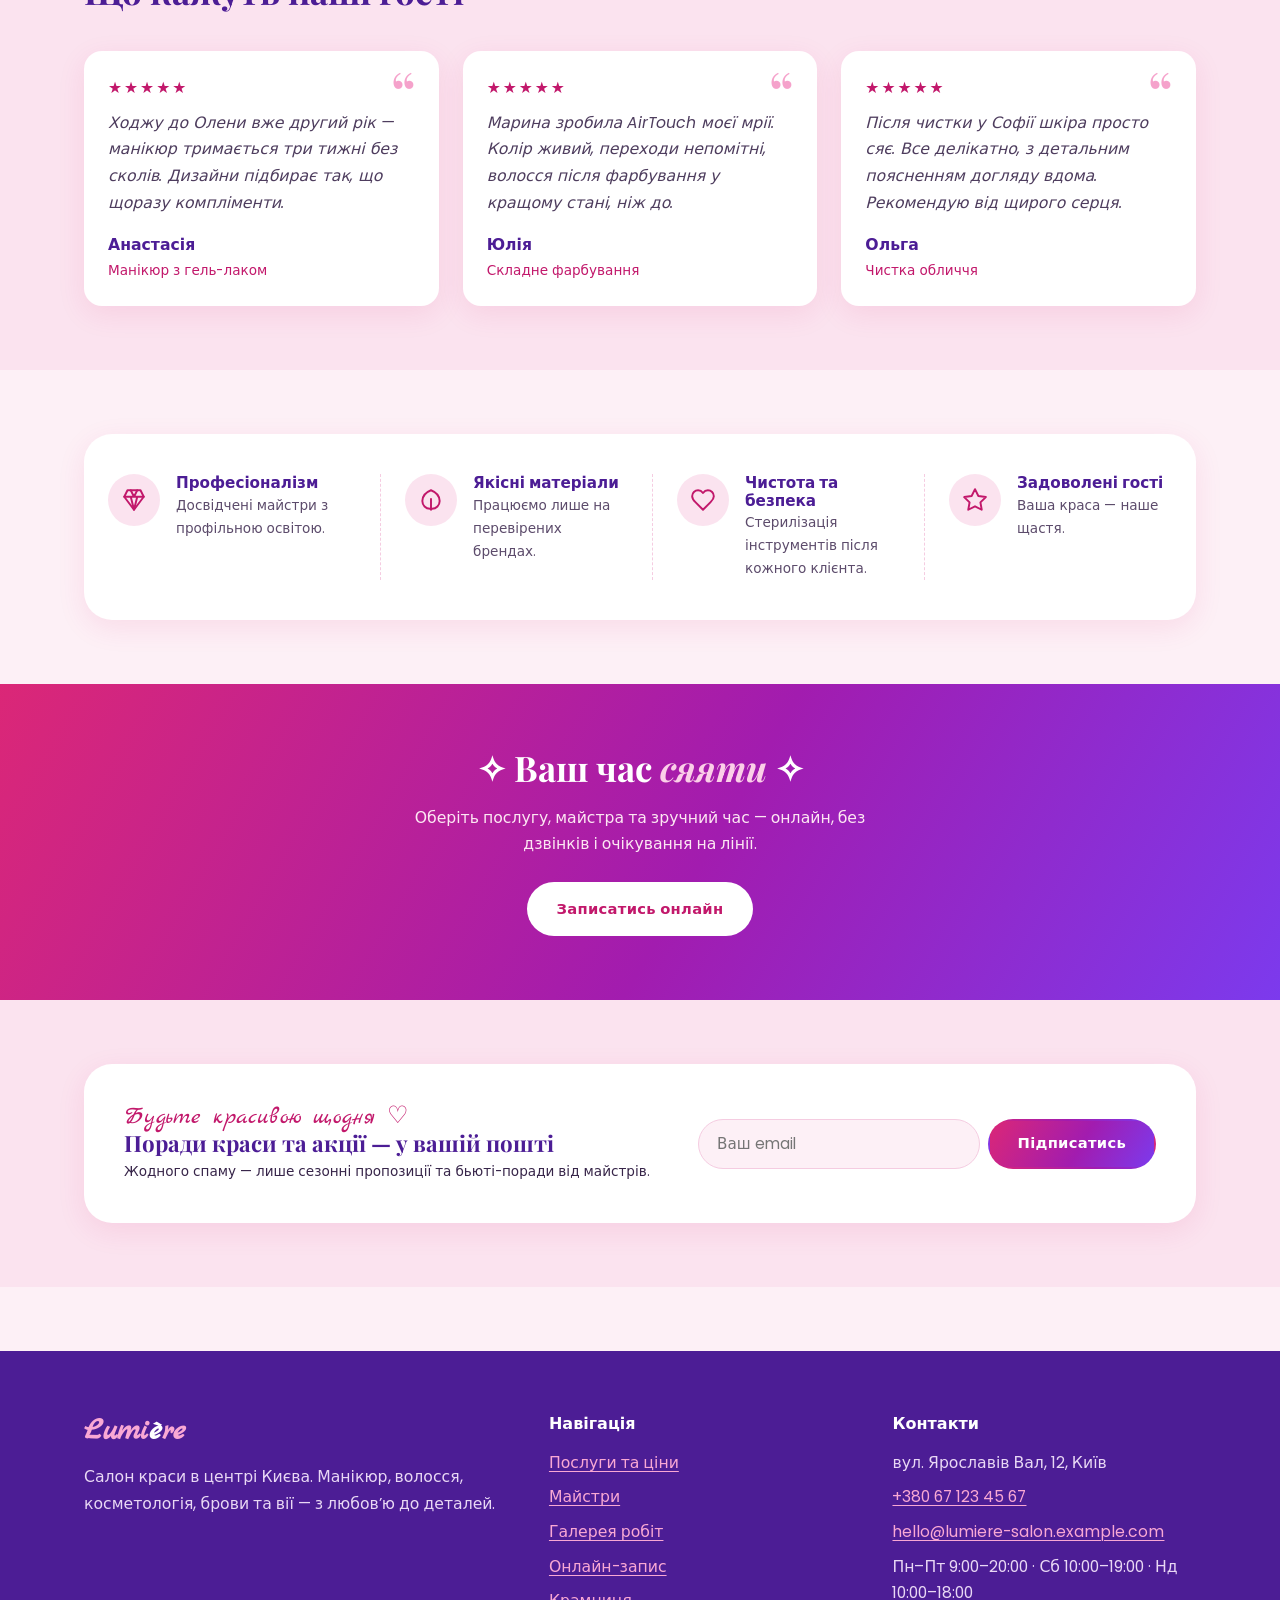
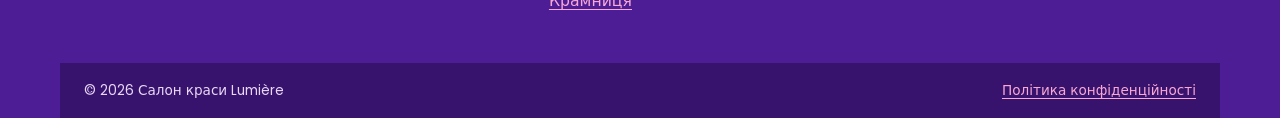
==== commit a10e22a6: "Оновлення 2" ====
--- a/index.html
+++ b/index.html
@@ -5,13 +5,13 @@
   <meta name="viewport" content="width=device-width, initial-scale=1.0">
   <title>Салон краси Lumière у Києві — манікюр, волосся, косметологія | Запис онлайн</title>
   <meta name="description" content="Салон краси Lumière в центрі Києва: манікюр і педикюр, стрижки та складне фарбування, косметологія, брови й вії. Онлайн-запис до майстра за 2 хвилини.">
-  <link rel="canonical" href="https://lumiere-salon.example.com/">
+  <link rel="canonical" href="https://kopchuk-creator.github.io/Lumiere/">
 
   <meta property="og:type" content="website">
   <meta property="og:title" content="Салон краси Lumière — краса у кожній деталі">
   <meta property="og:description" content="Манікюр, волосся, косметологія, брови та вії. Онлайн-запис до майстра за 2 хвилини.">
-  <meta property="og:image" content="https://lumiere-salon.example.com/assets/img/og-cover.svg">
-  <meta property="og:url" content="https://lumiere-salon.example.com/">
+  <meta property="og:image" content="https://kopchuk-creator.github.io/Lumiere/assets/img/og-cover.svg">
+  <meta property="og:url" content="https://kopchuk-creator.github.io/Lumiere/">
   <meta property="og:locale" content="uk_UA">
 
   <link rel="icon" href="favicon.ico" sizes="32x32">
@@ -19,9 +19,10 @@
 
   <link rel="preconnect" href="https://fonts.googleapis.com">
   <link rel="preconnect" href="https://fonts.gstatic.com" crossorigin>
-  <link href="https://fonts.googleapis.com/css2?family=Playfair+Display:ital,wght@0,400;0,700;1,400;1,700&family=Manrope:wght@400;600;700&display=swap" rel="stylesheet">
+  <link href="https://fonts.googleapis.com/css2?family=Playfair+Display:ital,wght@0,400;0,700;1,400;1,700&family=Marck+Script&family=Poppins:wght@400;500;600;700&display=swap" rel="stylesheet">
   <link rel="stylesheet" href="tokens.css">
   <link rel="stylesheet" href="styles.css">
+  <link rel="stylesheet" href="cart.css">
 
   <script type="application/ld+json">
   {
@@ -29,8 +30,8 @@
     "@type": "BeautySalon",
     "name": "Lumière",
     "description": "Салон краси в центрі Києва: манікюр, волосся, косметологія, брови та вії.",
-    "url": "https://lumiere-salon.example.com/",
-    "image": "https://lumiere-salon.example.com/assets/img/og-cover.svg",
+    "url": "https://kopchuk-creator.github.io/Lumiere/",
+    "image": "https://kopchuk-creator.github.io/Lumiere/assets/img/og-cover.svg",
     "telephone": "+380671234567",
     "email": "hello@lumiere-salon.example.com",
     "priceRange": "₴₴",
@@ -64,10 +65,15 @@
           <li><a class="nav__link" href="services.html">Послуги</a></li>
           <li><a class="nav__link" href="masters.html">Майстри</a></li>
           <li><a class="nav__link" href="gallery.html">Галерея</a></li>
+          <li><a class="nav__link" href="shop.html">Крамниця</a></li>
           <li><a class="nav__link" href="contacts.html">Контакти</a></li>
         </ul>
       </nav>
       <a class="btn btn--gold header__cta" href="booking.html">Записатись</a>
+      <button class="cart-toggle" id="cart-toggle" aria-label="Кошик" aria-haspopup="dialog" aria-controls="cart-drawer">
+        <svg viewBox="0 0 24 24" width="22" height="22" fill="none" stroke="currentColor" stroke-width="1.8" stroke-linecap="round" stroke-linejoin="round" aria-hidden="true"><path d="M6 7h12l1 13H5L6 7z"/><path d="M9 10V6a3 3 0 0 1 6 0v4"/></svg>
+        <span class="cart-badge" id="cart-badge" hidden>0</span>
+      </button>
     </div>
   </header>
 
@@ -76,8 +82,8 @@
     <section class="hero">
       <div class="container hero__grid">
         <div>
-          <p class="eyebrow">Салон краси · Київ</p>
-          <h1 class="display">Краса — у&nbsp;кожній <em>деталі</em></h1>
+          <p class="script-accent">Ласкаво просимо ♡</p>
+          <h1 class="display">Салон краси <em>Lumière</em></h1>
           <p class="hero__lead">Манікюр, який тримається тижнями. Колір волосся, як зі сторінок глянцю. Догляд, після якого шкіра світиться. Запишіться онлайн — це 2 хвилини.</p>
           <div class="hero__actions">
             <a class="btn btn--gold" href="booking.html">Записатись онлайн</a>
@@ -86,11 +92,44 @@
           <p class="hero__note">Працюємо щодня · вул. Ярославів Вал, 12 · <a href="tel:+380671234567">+380 67 123 45 67</a></p>
         </div>
         <div class="mirror mirror--hero">
-          <img src="assets/img/hero-macro.svg" alt="Макрознімок манікюру з глянцевим покриттям — робота майстрів салону Lumière" width="800" height="800" fetchpriority="high">
+          <img src="https://images.unsplash.com/photo-1487412947147-5cebf100ffc2?auto=format&amp;fit=crop&amp;w=800&amp;q=80" onerror="this.onerror=null;this.src='assets/img/hero-macro.svg'" alt="Макрознімок манікюру з глянцевим покриттям — робота майстрів салону Lumière" width="800" height="800" fetchpriority="high">
           <span class="mirror__caption">роботи наших майстрів</span>
         </div>
       </div>
-    </section>
+      <div class="hero__sticker" aria-hidden="true">Догляд за собою —<br>це необхідність ♡</div>
+    </section>
+
+    <!-- Стрічка категорій (круглі іконки, як у референсі) -->
+    <div class="container">
+      <nav class="categories-strip" aria-label="Швидкі переходи за категоріями">
+        <ul>
+          <li><a class="cat-item" href="services.html#nails">
+            <span class="cat-item__circle"><img src="https://images.unsplash.com/photo-1604654894610-df63bc536371?auto=format&amp;fit=crop&amp;w=800&amp;q=80" onerror="this.onerror=null;this.src='assets/img/cat-nails.svg'" alt="" width="76" height="76" loading="lazy"></span>
+            Манікюр
+          </a></li>
+          <li><a class="cat-item" href="services.html#hair">
+            <span class="cat-item__circle"><img src="https://images.unsplash.com/photo-1562322140-8baeececf3df?auto=format&amp;fit=crop&amp;w=800&amp;q=80" onerror="this.onerror=null;this.src='assets/img/cat-hair.svg'" alt="" width="76" height="76" loading="lazy"></span>
+            Волосся
+          </a></li>
+          <li><a class="cat-item" href="services.html#cosmetology">
+            <span class="cat-item__circle"><img src="https://images.unsplash.com/photo-1616394584738-fc6e612e71b9?auto=format&amp;fit=crop&amp;w=800&amp;q=80" onerror="this.onerror=null;this.src='assets/img/cat-cosmetology.svg'" alt="" width="76" height="76" loading="lazy"></span>
+            Косметологія
+          </a></li>
+          <li><a class="cat-item" href="services.html#brows">
+            <span class="cat-item__circle"><img src="https://images.unsplash.com/photo-1512290923902-8a9f81dc236c?auto=format&amp;fit=crop&amp;w=800&amp;q=80" onerror="this.onerror=null;this.src='assets/img/cat-brows.svg'" alt="" width="76" height="76" loading="lazy"></span>
+            Брови та вії
+          </a></li>
+          <li><a class="cat-item" href="gallery.html">
+            <span class="cat-item__circle"><img src="https://images.unsplash.com/photo-1526045478516-99145907023c?auto=format&amp;fit=crop&amp;w=800&amp;q=80" onerror="this.onerror=null;this.src='assets/img/icon-gallery.svg'" alt="" width="76" height="76" loading="lazy"></span>
+            Галерея
+          </a></li>
+          <li><a class="cat-item" href="booking.html">
+            <span class="cat-item__circle"><img src="https://images.unsplash.com/photo-1521590832167-7bcbfaa6381f?auto=format&amp;fit=crop&amp;w=800&amp;q=80" onerror="this.onerror=null;this.src='assets/img/icon-booking.svg'" alt="" width="76" height="76" loading="lazy"></span>
+            Запис онлайн
+          </a></li>
+        </ul>
+      </nav>
+    </div>
 
     <!-- Топ-послуги -->
     <section class="section" aria-labelledby="top-services-title">
@@ -102,24 +141,40 @@
         </div>
         <div class="cards-grid">
           <article class="service-card">
+            <div class="service-card__photo">
+              <img src="https://images.unsplash.com/photo-1604654894610-df63bc536371?auto=format&amp;fit=crop&amp;w=800&amp;q=80" onerror="this.onerror=null;this.src='assets/img/cat-nails.svg'" alt="Манікюр з гель-лаком — макрознімок роботи" width="800" height="500" loading="lazy">
+              <span class="num-badge" aria-hidden="true">01</span>
+            </div>
             <h3>Манікюр з гель-лаком</h3>
             <div class="service-card__meta"><span>1 год 30 хв</span><span class="service-card__price">від 650 грн</span></div>
             <p class="service-card__desc">Апаратний манікюр із покриттям гель-лаком, стійкість до 3 тижнів.</p>
             <a class="btn btn--bordo" href="booking.html?service=manicure-gel">Записатись</a>
           </article>
           <article class="service-card">
+            <div class="service-card__photo">
+              <img src="https://images.unsplash.com/photo-1562322140-8baeececf3df?auto=format&amp;fit=crop&amp;w=800&amp;q=80" onerror="this.onerror=null;this.src='assets/img/cat-hair.svg'" alt="Складне фарбування AirTouch — макрознімок роботи" width="800" height="500" loading="lazy">
+              <span class="num-badge" aria-hidden="true">02</span>
+            </div>
             <h3>Складне фарбування AirTouch</h3>
             <div class="service-card__meta"><span>4 год</span><span class="service-card__price">від 2800 грн</span></div>
             <p class="service-card__desc">Плавні переливи кольору з ефектом вигорілого волосся.</p>
             <a class="btn btn--bordo" href="booking.html?service=color-airtouch">Записатись</a>
           </article>
           <article class="service-card">
+            <div class="service-card__photo">
+              <img src="https://images.unsplash.com/photo-1616394584738-fc6e612e71b9?auto=format&amp;fit=crop&amp;w=800&amp;q=80" onerror="this.onerror=null;this.src='assets/img/cat-cosmetology.svg'" alt="Комбінована чистка обличчя — макрознімок процедури" width="800" height="500" loading="lazy">
+              <span class="num-badge" aria-hidden="true">03</span>
+            </div>
             <h3>Комбінована чистка обличчя</h3>
             <div class="service-card__meta"><span>1 год 15 хв</span><span class="service-card__price">від 900 грн</span></div>
             <p class="service-card__desc">Ультразвукова та механічна чистка із заспокійливою маскою.</p>
             <a class="btn btn--bordo" href="booking.html?service=face-cleaning">Записатись</a>
           </article>
           <article class="service-card">
+            <div class="service-card__photo">
+              <img src="https://images.unsplash.com/photo-1512290923902-8a9f81dc236c?auto=format&amp;fit=crop&amp;w=800&amp;q=80" onerror="this.onerror=null;this.src='assets/img/cat-brows.svg'" alt="Ламінування брів — макрознімок роботи" width="800" height="500" loading="lazy">
+              <span class="num-badge" aria-hidden="true">04</span>
+            </div>
             <h3>Ламінування брів</h3>
             <div class="service-card__meta"><span>1 год</span><span class="service-card__price">від 600 грн</span></div>
             <p class="service-card__desc">Слухняні, доглянуті брови з ефектом укладки до 6 тижнів.</p>
@@ -129,6 +184,50 @@
       </div>
     </section>
 
+    <!-- Хіти крамниці -->
+    <section class="section" aria-labelledby="shop-hits-title" style="padding-top: 0;">
+      <div class="container">
+        <div class="section-head section-head--center">
+          <p class="script-accent">Салонний догляд — додому ♡</p>
+          <h2 id="shop-hits-title">Хіти крамниці</h2>
+          <p>Засоби, якими працюють наші майстри, і сертифікати в подарунок. Доставка по Києву або самовивіз із салону.</p>
+        </div>
+        <div class="products-grid">
+          <article class="product-card">
+            <div class="mirror"><img src="https://images.unsplash.com/photo-1610992015732-2449b76344bc?auto=format&amp;fit=crop&amp;w=800&amp;q=80" onerror="this.onerror=null;this.src='assets/img/shop-top-coat.svg'" alt="Топове покриття для нігтів Lumière" width="800" height="800" loading="lazy"></div>
+            <h3>Топове покриття для нігтів</h3>
+            <p class="product-card__desc">Глянцевий фініш без сколів до 3 тижнів.</p>
+            <p class="product-card__price">320 грн</p>
+            <button type="button" class="btn btn--bordo" data-add-to-cart="prod_top_coat">У кошик</button>
+          </article>
+          <article class="product-card">
+            <div class="mirror"><img src="https://images.unsplash.com/photo-1571781926291-c477ebfd024b?auto=format&amp;fit=crop&amp;w=800&amp;q=80" onerror="this.onerror=null;this.src='assets/img/shop-hair-serum.svg'" alt="Сироватка для кінчиків волосся" width="800" height="800" loading="lazy"></div>
+            <h3>Сироватка для кінчиків</h3>
+            <p class="product-card__desc">Запаює посічені кінчики, додає блиску без обтяження.</p>
+            <p class="product-card__price">390 грн</p>
+            <button type="button" class="btn btn--bordo" data-add-to-cart="prod_hair_serum">У кошик</button>
+          </article>
+          <article class="product-card">
+            <div class="mirror"><img src="https://images.unsplash.com/photo-1596462502278-27bfdc403348?auto=format&amp;fit=crop&amp;w=800&amp;q=80" onerror="this.onerror=null;this.src='assets/img/shop-face-serum.svg'" alt="Сироватка для обличчя з вітаміном C" width="800" height="800" loading="lazy"></div>
+            <h3>Сироватка з вітаміном C</h3>
+            <p class="product-card__desc">Сяйво та рівний тон, антиоксидантний захист шкіри.</p>
+            <p class="product-card__price">750 грн</p>
+            <button type="button" class="btn btn--bordo" data-add-to-cart="prod_face_serum">У кошик</button>
+          </article>
+          <article class="product-card">
+            <div class="mirror"><img src="assets/img/shop-gift-1000.svg" alt="Подарунковий сертифікат Lumière на 1000 гривень" width="800" height="800" loading="lazy"></div>
+            <h3>Сертифікат 1000 грн</h3>
+            <p class="product-card__desc">Діє на будь-яку послугу чи товар салону. Термін дії — 6 місяців.</p>
+            <p class="product-card__price">1000 грн</p>
+            <button type="button" class="btn btn--bordo" data-add-to-cart="prod_gift_1000">У кошик</button>
+          </article>
+        </div>
+        <p style="text-align:center; margin-top: var(--space-5);">
+          <a class="btn btn--ghost" href="shop.html">До крамниці</a>
+        </p>
+      </div>
+    </section>
+
     <!-- Майстри коротко -->
     <section class="section" aria-labelledby="masters-title">
       <div class="container">
@@ -139,19 +238,19 @@
         </div>
         <div class="masters-grid">
           <article class="master-card">
-            <div class="mirror"><img src="assets/img/master-olena.svg" alt="Олена Кравець, топ-майстер манікюру" width="400" height="400" loading="lazy"></div>
+            <div class="mirror"><img src="https://images.unsplash.com/photo-1494790108377-be9c29b29330?auto=format&amp;fit=crop&amp;w=800&amp;q=80" onerror="this.onerror=null;this.src='assets/img/master-olena.svg'" alt="Олена Кравець, топ-майстер манікюру" width="400" height="400" loading="lazy"></div>
             <h3>Олена Кравець</h3>
             <p class="master-card__role">Топ-майстер манікюру</p>
             <p class="master-card__bio">Чемпіонка Nail Expo 2023, досвід 9 років.</p>
           </article>
           <article class="master-card">
-            <div class="mirror"><img src="assets/img/master-maryna.svg" alt="Марина Шевчук, стиліст-колорист" width="400" height="400" loading="lazy"></div>
+            <div class="mirror"><img src="https://images.unsplash.com/photo-1544005313-94ddf0286df2?auto=format&amp;fit=crop&amp;w=800&amp;q=80" onerror="this.onerror=null;this.src='assets/img/master-maryna.svg'" alt="Марина Шевчук, стиліст-колорист" width="400" height="400" loading="lazy"></div>
             <h3>Марина Шевчук</h3>
             <p class="master-card__role">Стиліст-колорист</p>
             <p class="master-card__bio">Технолог Wella та L’Oréal, авторка курсу з AirTouch.</p>
           </article>
           <article class="master-card">
-            <div class="mirror"><img src="assets/img/master-sofia.svg" alt="Софія Гончар, косметолог-естетист" width="400" height="400" loading="lazy"></div>
+            <div class="mirror"><img src="https://images.unsplash.com/photo-1534528741775-53994a69daeb?auto=format&amp;fit=crop&amp;w=800&amp;q=80" onerror="this.onerror=null;this.src='assets/img/master-sofia.svg'" alt="Софія Гончар, косметолог-естетист" width="400" height="400" loading="lazy"></div>
             <h3>Софія Гончар</h3>
             <p class="master-card__role">Косметолог-естетист</p>
             <p class="master-card__bio">Медична освіта, досвід 8 років.</p>
@@ -193,12 +292,63 @@
       </div>
     </section>
 
+    <!-- Переваги (стрічка з іконками, як у референсі) -->
+    <section class="section" aria-label="Наші переваги">
+      <div class="container">
+        <div class="feature-row">
+          <div class="feature">
+            <span class="feature__icon" aria-hidden="true">
+              <svg viewBox="0 0 24 24" fill="none" stroke="currentColor" stroke-width="1.8" stroke-linecap="round" stroke-linejoin="round"><path d="M6 3h12l3 6-9 12L3 9l3-6z"/><path d="M3 9h18M9 3l3 6 3-6M12 21 9 9M12 21l3-12"/></svg>
+            </span>
+            <div><h3>Професіоналізм</h3><p>Досвідчені майстри з профільною освітою.</p></div>
+          </div>
+          <div class="feature">
+            <span class="feature__icon" aria-hidden="true">
+              <svg viewBox="0 0 24 24" fill="none" stroke="currentColor" stroke-width="1.8" stroke-linecap="round" stroke-linejoin="round"><path d="M11 20A7 7 0 0 1 4 13c0-4 3-8 8-10 5 2 8 6 8 10a7 7 0 0 1-7 7h-2z"/><path d="M12 21V11"/></svg>
+            </span>
+            <div><h3>Якісні матеріали</h3><p>Працюємо лише на перевірених брендах.</p></div>
+          </div>
+          <div class="feature">
+            <span class="feature__icon" aria-hidden="true">
+              <svg viewBox="0 0 24 24" fill="none" stroke="currentColor" stroke-width="1.8" stroke-linecap="round" stroke-linejoin="round"><path d="M19 14c1.5-1.5 3-3.3 3-5.5A5.5 5.5 0 0 0 16.5 3c-1.8 0-3.4 1-4.5 2.5C10.9 4 9.3 3 7.5 3A5.5 5.5 0 0 0 2 8.5c0 2.2 1.5 4 3 5.5l7 7 7-7z"/></svg>
+            </span>
+            <div><h3>Чистота та безпека</h3><p>Стерилізація інструментів після кожного клієнта.</p></div>
+          </div>
+          <div class="feature">
+            <span class="feature__icon" aria-hidden="true">
+              <svg viewBox="0 0 24 24" fill="none" stroke="currentColor" stroke-width="1.8" stroke-linecap="round" stroke-linejoin="round"><path d="m12 2 3.1 6.3 6.9 1-5 4.9 1.2 6.8L12 17.8 5.8 21l1.2-6.8-5-4.9 6.9-1L12 2z"/></svg>
+            </span>
+            <div><h3>Задоволені гості</h3><p>Ваша краса — наше щастя.</p></div>
+          </div>
+        </div>
+      </div>
+    </section>
+
     <!-- CTA -->
     <section class="cta-band">
       <div class="container">
         <h2>Ваш час <em>сяяти</em></h2>
         <p>Оберіть послугу, майстра та зручний час — онлайн, без дзвінків і очікування на лінії.</p>
         <a class="btn btn--gold" href="booking.html">Записатись онлайн</a>
+      </div>
+    </section>
+
+    <!-- Підписка (як «Stay Beautiful, Every Day» у референсі) -->
+    <section class="newsletter" aria-labelledby="newsletter-title">
+      <div class="container">
+        <div class="newsletter__card">
+          <div>
+            <p class="script-accent">Будьте красивою щодня ♡</p>
+            <h2 id="newsletter-title" style="font-size: 1.4rem;">Поради краси та акції — у вашій пошті</h2>
+            <p style="margin:0; font-size: var(--fs-small);">Жодного спаму — лише сезонні пропозиції та бьюті-поради від майстрів.</p>
+          </div>
+          <form class="newsletter__form" id="newsletter-form" novalidate>
+            <label class="visually-hidden" for="nl-email">Ваш email</label>
+            <input type="email" id="nl-email" name="email" placeholder="Ваш email" autocomplete="email" required>
+            <button type="submit" class="btn btn--gold">Підписатись</button>
+            <p class="newsletter__note" id="nl-note" role="status"></p>
+          </form>
+        </div>
       </div>
     </section>
   </main>
@@ -217,6 +367,7 @@
             <li><a href="masters.html">Майстри</a></li>
             <li><a href="gallery.html">Галерея робіт</a></li>
             <li><a href="booking.html">Онлайн-запис</a></li>
+            <li><a href="shop.html">Крамниця</a></li>
           </ul>
         </div>
         <div>
@@ -236,6 +387,8 @@
     </div>
   </footer>
 
-  <script src="js/main.js"></script>
+  <script src="shop-data.js"></script>
+  <script src="main.js"></script>
+  <script src="cart.js"></script>
 </body>
 </html>
--- a/tokens.css
+++ b/tokens.css
@@ -1,36 +1,42 @@
 /* ============================================
-   Lumière — дизайн-токени
-   Глем/редакційна бьюті-естетика (глянцевий журнал)
+   Lumière — дизайн-токени v2
+   «Рожевий глем»: pink → purple градієнти,
+   білі картки, скриптові акценти (за референсами)
    ============================================ */
 
 :root {
   /* --- Палітра --- */
-  --c-bg:        #FBEAE5; /* пудрово-рожевий фон */
-  --c-bordo:     #4A1E2B; /* бордо — акценти, заголовки */
-  --c-gold:      #C9A24B; /* приглушене золото — CTA, декор */
-  --c-gold-deep: #7A5C22; /* темне золото — текстові лінки на світлому (≈5.3:1, WCAG AA) */
-  --c-ink:       #2E2A28; /* майже чорний — основний текст */
-  --c-cream:     #F5F0EC; /* теплий кремовий — картки */
-
-  --c-bordo-soft: #6B3242;
-  --c-rose-line:  #E9CFC6; /* тонкі лінії/бордери на пудровому */
-  --c-white:      #FFFFFF;
-  --c-error:      #A6252F;
+  --c-bg:         #FDF0F6; /* світло-рожевий фон сторінки */
+  --c-bg-soft:    #FBE3EF; /* насиченіший рожевий для секцій/плям */
+  --c-pink:       #EC4899; /* основний рожевий — декор, іконки, бейджі */
+  --c-pink-deep:  #C2186B; /* темний рожевий — текстові лінки (WCAG AA ≈5.2:1) */
+  --c-purple:     #7C3AED; /* фіолетовий — градієнти, акценти */
+  --c-purple-deep:#4C1D95; /* глибокий фіолет — заголовки */
+  --c-ink:        #372549; /* основний текст — темна слива */
+  --c-card:       #FFFFFF; /* білі картки */
+  --c-line:       #F5CCE1; /* тонкі рожеві лінії/бордери */
+  --c-error:      #B3261E;
   --c-success:    #2F6B3A;
 
+  /* Градієнти (обидва краї тримають білий текст ≥ 4.5:1) */
+  --grad-main: linear-gradient(120deg, #DB2777 0%, #A21CAF 55%, #7C3AED 100%);
+  --grad-soft: linear-gradient(135deg, #FDE0EF 0%, #F3D9FA 100%);
+
   /* --- Типографіка --- */
-  --font-serif: "Playfair Display", "Georgia", serif;
-  --font-sans:  "Manrope", "Segoe UI", system-ui, sans-serif;
+  --font-serif:  "Playfair Display", "Georgia", serif;  /* великі заголовки */
+  --font-script: "Marck Script", cursive;               /* рукописні акценти (є кирилиця) */
+  --font-sans:   "Poppins", "Segoe UI", system-ui, sans-serif;
 
-  --fs-display: clamp(2.4rem, 6vw, 4.4rem);
-  --fs-h1:      clamp(2rem, 4.5vw, 3.2rem);
-  --fs-h2:      clamp(1.6rem, 3.2vw, 2.3rem);
-  --fs-h3:      1.25rem;
-  --fs-body:    1rem;
-  --fs-small:   0.875rem;
+  --fs-display: clamp(2.4rem, 6vw, 4.2rem);
+  --fs-h1:      clamp(2rem, 4.5vw, 3.1rem);
+  --fs-h2:      clamp(1.55rem, 3.2vw, 2.2rem);
+  --fs-h3:      1.15rem;
+  --fs-script:  clamp(1.6rem, 3.5vw, 2.6rem);
+  --fs-body:    0.98rem;
+  --fs-small:   0.85rem;
 
   --lh-tight: 1.15;
-  --lh-body:  1.65;
+  --lh-body:  1.7;
 
   /* --- Відступи --- */
   --space-1: 0.25rem;
@@ -41,18 +47,18 @@
   --space-6: 4rem;
   --space-7: 6rem;
 
-  /* --- Радіуси --- */
-  --radius-s:  6px;
-  --radius-m:  14px;
+  /* --- Радіуси (референси — дуже округлі) --- */
+  --radius-s:  10px;
+  --radius-m:  18px;
   --radius-l:  28px;
   --radius-round: 999px;
 
-  /* --- Тіні --- */
-  --shadow-card: 0 6px 24px rgba(74, 30, 43, 0.08);
-  --shadow-lift: 0 12px 36px rgba(74, 30, 43, 0.16);
+  /* --- Тіні (рожеві, м'які) --- */
+  --shadow-card: 0 8px 28px rgba(219, 39, 119, 0.10);
+  --shadow-lift: 0 14px 40px rgba(162, 28, 175, 0.18);
 
-  /* --- Дзеркальна рамка (підписний елемент) --- */
-  --mirror-ring: 0 0 0 3px var(--c-gold), 0 0 0 10px var(--c-bg), 0 0 0 11px var(--c-rose-line);
+  /* --- «Дзеркальна» рамка — тепер рожево-фіолетове кільце --- */
+  --mirror-ring: 0 0 0 4px #F9A8D4, 0 0 0 12px var(--c-bg), 0 0 0 13px var(--c-line);
 
   /* --- Розміри --- */
   --container: 1160px;
--- a/styles.css
+++ b/styles.css
@@ -1,6 +1,8 @@
 /* ============================================
-   Lumière — салон краси. Основні стилі.
-   Естетика: глянцевий бьюті-журнал (глем/редакційна)
+   Lumière — салон краси. Основні стилі v2.
+   Естетика: «рожевий глем» — світло-рожевий фон,
+   білі округлі картки, pink→purple градієнти,
+   скриптові акценти (за референс-дизайнами)
    ============================================ */
 
 /* ---------- Базові ---------- */
@@ -22,19 +24,19 @@
 
 h1, h2, h3, h4 {
   font-family: var(--font-serif);
-  color: var(--c-bordo);
+  color: var(--c-purple-deep);
   line-height: var(--lh-tight);
   margin: 0 0 var(--space-3);
 }
 
 h1 { font-size: var(--fs-h1); }
 h2 { font-size: var(--fs-h2); }
-h3 { font-size: var(--fs-h3); }
+h3 { font-size: var(--fs-h3); font-family: var(--font-sans); font-weight: 600; }
 
 p { margin: 0 0 var(--space-3); }
 
-a { color: var(--c-gold-deep); text-decoration-thickness: 1px; text-underline-offset: 3px; }
-a:hover { color: var(--c-bordo); }
+a { color: var(--c-pink-deep); text-decoration-thickness: 1px; text-underline-offset: 3px; }
+a:hover { color: var(--c-purple-deep); }
 
 .container {
   max-width: var(--container);
@@ -52,75 +54,88 @@
 
 .skip-link {
   position: absolute; left: var(--space-3); top: -60px;
-  background: var(--c-bordo); color: #fff;
+  background: var(--c-purple-deep); color: #fff;
   padding: var(--space-2) var(--space-3);
-  border-radius: var(--radius-s); z-index: 200;
+  border-radius: var(--radius-round); z-index: 200;
   transition: top var(--t-fast);
 }
 .skip-link:focus { top: var(--space-2); color: #fff; }
 
 :focus-visible {
-  outline: 3px solid var(--c-bordo);
+  outline: 3px solid var(--c-purple);
   outline-offset: 2px;
-  border-radius: 2px;
-}
-
-/* Редакційні деталі */
+  border-radius: 4px;
+}
+
+/* --- Редакційні деталі --- */
 .eyebrow {
   display: inline-block;
-  font-size: 0.78rem;
+  font-size: 0.75rem;
   letter-spacing: 0.22em;
   text-transform: uppercase;
-  color: var(--c-gold-deep);
+  color: var(--c-pink-deep);
   margin-bottom: var(--space-2);
   font-weight: 600;
 }
 .eyebrow::before {
-  content: '';
-  display: inline-block;
-  width: 28px; height: 1px;
-  background: var(--c-gold);
-  vertical-align: middle;
-  margin-right: 10px;
+  content: '♡';
+  margin-right: 8px;
+  color: var(--c-pink);
+}
+
+/* Рукописний акцент (як "For Every You" у референсі) */
+.script-accent {
+  font-family: var(--font-script);
+  font-size: var(--fs-script);
+  font-weight: 400; /* Marck Script має лише 400 */
+  color: var(--c-pink-deep);
+  line-height: 1.1;
+  margin: 0 0 var(--space-2);
 }
 
 em, .italic-accent { font-style: italic; }
-h1 em, h2 em, .display em { color: var(--c-gold-deep); font-style: italic; }
+h1 em, h2 em, .display em { color: var(--c-pink-deep); font-style: italic; }
 
 .section-head { max-width: 640px; margin-bottom: var(--space-5); }
 .section-head--center { margin-left: auto; margin-right: auto; text-align: center; }
-.section-head--center .eyebrow::before { display: none; }
+
+/* Орнаментальний заголовок (як «≋ Our Services ≋» у референсі) */
+.section-head--center h2::before { content: '✧ '; color: var(--c-pink); font-family: var(--font-sans); }
+.section-head--center h2::after  { content: ' ✧'; color: var(--c-pink); font-family: var(--font-sans); }
 
 /* ---------- Кнопки ---------- */
 .btn {
   display: inline-flex; align-items: center; justify-content: center;
   gap: 0.5em;
   font-family: var(--font-sans);
-  font-weight: 700;
-  font-size: 0.95rem;
-  letter-spacing: 0.04em;
+  font-weight: 600;
+  font-size: 0.92rem;
+  letter-spacing: 0.02em;
   padding: 0.85em 1.9em;
   border-radius: var(--radius-round);
   border: 2px solid transparent;
   cursor: pointer;
   text-decoration: none;
-  transition: transform var(--t-fast) var(--ease), box-shadow var(--t-fast), background var(--t-fast), color var(--t-fast);
+  transition: transform var(--t-fast) var(--ease), box-shadow var(--t-fast), background var(--t-fast), color var(--t-fast), filter var(--t-fast);
 }
 .btn:hover { transform: translateY(-2px); box-shadow: var(--shadow-lift); }
 .btn:active { transform: translateY(0); }
 
-.btn--gold { background: var(--c-gold); color: var(--c-ink); }
-.btn--gold:hover { background: #D4B060; color: var(--c-ink); }
-
-.btn--bordo { background: var(--c-bordo); color: #fff; }
-.btn--bordo:hover { background: var(--c-bordo-soft); color: #fff; }
-
+/* Головний CTA — рожево-фіолетовий градієнт */
+.btn--gold { background: var(--grad-main); color: #fff; }
+.btn--gold:hover { color: #fff; filter: brightness(1.08); }
+
+/* Другорядна суцільна */
+.btn--bordo { background: var(--c-pink-deep); color: #fff; }
+.btn--bordo:hover { background: #A5145B; color: #fff; }
+
+/* Контурна */
 .btn--ghost {
-  background: transparent;
-  border-color: var(--c-bordo);
-  color: var(--c-bordo);
-}
-.btn--ghost:hover { background: var(--c-bordo); color: #fff; }
+  background: var(--c-card);
+  border-color: var(--c-pink);
+  color: var(--c-pink-deep);
+}
+.btn--ghost:hover { background: var(--c-pink-deep); border-color: var(--c-pink-deep); color: #fff; }
 
 .btn:disabled, .btn[aria-disabled="true"] {
   opacity: 0.45; cursor: not-allowed;
@@ -130,9 +145,9 @@
 /* ---------- Шапка ---------- */
 .header {
   position: sticky; top: 0; z-index: 100;
-  background: rgba(251, 234, 229, 0.92);
+  background: rgba(255, 255, 255, 0.9);
   backdrop-filter: blur(10px);
-  border-bottom: 1px solid var(--c-rose-line);
+  border-bottom: 1px solid var(--c-line);
 }
 .header__inner {
   display: flex; align-items: center; justify-content: space-between;
@@ -140,32 +155,31 @@
   min-height: var(--header-h);
 }
 .logo {
-  font-family: var(--font-serif);
-  font-style: italic;
+  font-family: var(--font-script);
   font-weight: 700;
-  font-size: 1.7rem;
-  color: var(--c-bordo);
+  font-size: 2rem;
+  color: var(--c-pink-deep);
   text-decoration: none;
   line-height: 1;
 }
-.logo span { color: var(--c-gold-deep); }
-.logo:hover { color: var(--c-bordo-soft); }
+.logo span { color: var(--c-purple); }
+.logo:hover { color: var(--c-purple-deep); }
 
 .nav__list {
   display: flex; gap: var(--space-4);
   list-style: none; margin: 0; padding: 0;
 }
 .nav__link {
-  font-size: 0.95rem; font-weight: 600;
+  font-size: 0.92rem; font-weight: 500;
   color: var(--c-ink); text-decoration: none;
   padding: 0.4em 0;
   border-bottom: 2px solid transparent;
   transition: color var(--t-fast), border-color var(--t-fast);
 }
-.nav__link:hover { color: var(--c-bordo); }
+.nav__link:hover { color: var(--c-pink-deep); }
 .nav__link[aria-current="page"] {
-  color: var(--c-bordo);
-  border-bottom-color: var(--c-gold);
+  color: var(--c-pink-deep);
+  border-bottom-color: var(--c-pink);
 }
 .header .btn { padding: 0.65em 1.4em; }
 
@@ -176,12 +190,28 @@
 }
 .nav-toggle__bar {
   display: block; width: 24px; height: 2px;
-  background: var(--c-bordo); margin: 5px 0;
+  background: var(--c-pink-deep); margin: 5px 0;
+  border-radius: 2px;
   transition: transform var(--t-med) var(--ease), opacity var(--t-fast);
 }
 
 /* ---------- Hero (головна) ---------- */
-.hero { padding: var(--space-6) 0 var(--space-7); overflow: hidden; }
+.hero {
+  padding: var(--space-6) 0 var(--space-7);
+  overflow: hidden;
+  position: relative;
+}
+/* М'які рожеві плями, як у референсах */
+.hero::before, .hero::after {
+  content: '';
+  position: absolute;
+  border-radius: 50%;
+  background: var(--c-bg-soft);
+  z-index: -1;
+}
+.hero::before { width: 520px; height: 520px; top: -160px; right: -120px; }
+.hero::after  { width: 320px; height: 320px; bottom: -180px; left: -100px; }
+
 .hero__grid {
   display: grid;
   grid-template-columns: 1.1fr 0.9fr;
@@ -191,13 +221,13 @@
 .display {
   font-family: var(--font-serif);
   font-size: var(--fs-display);
-  color: var(--c-bordo);
+  color: var(--c-purple-deep);
   line-height: 1.08;
-  margin: 0 0 var(--space-4);
-}
-.hero__lead { font-size: 1.1rem; max-width: 46ch; margin-bottom: var(--space-4); }
+  margin: 0 0 var(--space-3);
+}
+.hero__lead { font-size: 1.05rem; max-width: 46ch; margin-bottom: var(--space-4); }
 .hero__actions { display: flex; flex-wrap: wrap; gap: var(--space-3); }
-.hero__note { margin-top: var(--space-3); font-size: var(--fs-small); color: var(--c-bordo-soft); }
+.hero__note { margin-top: var(--space-3); font-size: var(--fs-small); color: var(--c-pink-deep); }
 
 /* Підписний елемент — кругла «дзеркальна» рамка */
 .mirror {
@@ -206,22 +236,76 @@
   overflow: hidden;
   aspect-ratio: 1;
   box-shadow: var(--mirror-ring), var(--shadow-lift);
-  background: var(--c-cream);
+  background: var(--c-card);
 }
 .mirror img { width: 100%; height: 100%; object-fit: cover; }
-.mirror--hero { max-width: 480px; margin-left: auto; }
+.mirror--hero { max-width: 460px; margin-left: auto; }
 .mirror__caption {
   position: absolute; left: 50%; bottom: 8%;
   transform: translateX(-50%);
-  background: rgba(74, 30, 43, 0.85);
+  background: rgba(76, 29, 149, 0.85);
   color: #fff;
   font-size: 0.8rem;
-  letter-spacing: 0.08em;
+  letter-spacing: 0.06em;
   padding: 0.35em 1.1em;
   border-radius: var(--radius-round);
   white-space: nowrap;
 }
 
+/* Стікер-нотатка (як "Self-care isn't selfish" у референсі) */
+.hero__sticker {
+  position: absolute;
+  right: 2%; bottom: 22%;
+  background: #fff;
+  border-radius: var(--radius-m);
+  box-shadow: var(--shadow-card);
+  padding: var(--space-3) var(--space-4);
+  font-family: var(--font-script);
+  font-size: 1.25rem;
+  color: var(--c-purple-deep);
+  transform: rotate(4deg);
+  max-width: 200px;
+  text-align: center;
+}
+
+/* ---------- Стрічка категорій (круглі іконки) ---------- */
+.categories-strip {
+  background: var(--c-card);
+  border-radius: var(--radius-l);
+  box-shadow: var(--shadow-card);
+  padding: var(--space-4) var(--space-3);
+  margin-top: calc(-1 * var(--space-6));
+  position: relative;
+  z-index: 2;
+}
+.categories-strip ul {
+  list-style: none; margin: 0; padding: 0;
+  display: flex; flex-wrap: wrap; justify-content: space-around;
+  gap: var(--space-3);
+}
+.cat-item {
+  text-align: center;
+  text-decoration: none;
+  color: var(--c-ink);
+  font-size: 0.82rem;
+  font-weight: 500;
+  display: block;
+  min-width: 96px;
+}
+.cat-item__circle {
+  width: 76px; height: 76px;
+  margin: 0 auto var(--space-2);
+  border-radius: 50%;
+  background: var(--c-bg-soft);
+  border: 2px solid var(--c-line);
+  overflow: hidden;
+  display: flex; align-items: center; justify-content: center;
+  transition: transform var(--t-fast) var(--ease), border-color var(--t-fast);
+}
+.cat-item__circle img { width: 100%; height: 100%; object-fit: cover; }
+.cat-item:hover .cat-item__circle { transform: translateY(-4px) scale(1.05); border-color: var(--c-pink); }
+.cat-item:hover { color: var(--c-pink-deep); }
+
 /* ---------- Картки послуг ---------- */
 .cards-grid {
   display: grid;
@@ -229,30 +313,56 @@
   gap: var(--space-4);
 }
 .service-card {
-  background: var(--c-cream);
-  border: 1px solid var(--c-rose-line);
+  background: var(--c-card);
+  border: 1px solid var(--c-line);
   border-radius: var(--radius-m);
   padding: var(--space-4);
   display: flex; flex-direction: column;
+  box-shadow: var(--shadow-card);
   transition: transform var(--t-med) var(--ease), box-shadow var(--t-med);
 }
-.service-card:hover { transform: translateY(-4px); box-shadow: var(--shadow-card); }
-.service-card h3 { margin-bottom: var(--space-2); }
+.service-card:hover { transform: translateY(-5px); box-shadow: var(--shadow-lift); }
+.service-card h3 { margin-bottom: var(--space-2); color: var(--c-purple-deep); }
+
+/* Фото-шапка картки з номерним бейджем (як у Glow) */
+.service-card__photo {
+  position: relative;
+  margin: calc(-1 * var(--space-4)) calc(-1 * var(--space-4)) var(--space-3);
+  border-radius: var(--radius-m) var(--radius-m) 0 0;
+  overflow: hidden;
+  aspect-ratio: 16 / 10;
+}
+.service-card__photo img { width: 100%; height: 100%; object-fit: cover; }
+.num-badge {
+  position: absolute; top: 12px; left: 12px;
+  width: 34px; height: 34px;
+  border-radius: 50%;
+  background: var(--grad-main);
+  color: #fff;
+  font-size: 0.8rem; font-weight: 600;
+  display: flex; align-items: center; justify-content: center;
+  box-shadow: 0 2px 8px rgba(0,0,0,0.25);
+}
+
 .service-card__meta {
-  display: flex; justify-content: space-between; align-items: baseline;
+  display: flex; justify-content: space-between; align-items: center;
   font-size: var(--fs-small);
-  color: var(--c-bordo-soft);
-  border-bottom: 1px dashed var(--c-rose-line);
+  color: var(--c-ink);
+  border-bottom: 1px dashed var(--c-line);
   padding-bottom: var(--space-2);
   margin-bottom: var(--space-2);
 }
+/* Ціна — рожевий піл, як цінники "$10 – $30" у референсі */
 .service-card__price {
-  font-family: var(--font-serif);
-  font-size: 1.35rem;
-  font-weight: 700;
-  color: var(--c-bordo);
-}
-.service-card__desc { flex: 1; font-size: var(--fs-small); color: #55504D; }
+  font-family: var(--font-sans);
+  font-size: 0.9rem;
+  font-weight: 600;
+  color: #fff;
+  background: var(--c-pink-deep);
+  padding: 0.25em 0.9em;
+  border-radius: var(--radius-round);
+}
+.service-card__desc { flex: 1; font-size: var(--fs-small); color: #5C4B6B; }
 .service-card .btn { align-self: flex-start; margin-top: var(--space-3); }
 
 /* Категорії (services.html) */
@@ -264,20 +374,21 @@
 .category-tabs a {
   display: inline-block;
   padding: 0.55em 1.3em;
-  border: 1px solid var(--c-bordo);
+  border: 1.5px solid var(--c-pink);
   border-radius: var(--radius-round);
-  color: var(--c-bordo);
-  font-weight: 600;
-  font-size: 0.92rem;
+  background: var(--c-card);
+  color: var(--c-pink-deep);
+  font-weight: 500;
+  font-size: 0.9rem;
   text-decoration: none;
   transition: background var(--t-fast), color var(--t-fast);
 }
 .category-tabs a:hover, .category-tabs a:focus-visible {
-  background: var(--c-bordo); color: #fff;
+  background: var(--c-pink-deep); border-color: var(--c-pink-deep); color: #fff;
 }
 .category-block { padding-top: var(--space-5); }
-.category-block + .category-block { border-top: 1px solid var(--c-rose-line); margin-top: var(--space-5); }
-.category-block h2 em { display: block; font-size: 0.55em; color: var(--c-gold-deep); margin-top: 0.4em; font-weight: 400; }
+.category-block + .category-block { border-top: 1px solid var(--c-line); margin-top: var(--space-5); }
+.category-block h2 em { display: block; font-family: var(--font-script); font-style: normal; font-size: 0.62em; color: var(--c-pink-deep); margin-top: 0.35em; font-weight: 600; }
 
 /* ---------- Майстри ---------- */
 .masters-grid {
@@ -286,25 +397,25 @@
   gap: var(--space-5) var(--space-4);
 }
 .master-card { text-align: center; }
-.master-card .mirror { max-width: 220px; margin: 0 auto var(--space-3); }
-.master-card h3 { margin-bottom: var(--space-1); }
+.master-card .mirror { max-width: 210px; margin: 0 auto var(--space-3); }
+.master-card h3 { margin-bottom: var(--space-1); font-family: var(--font-serif); font-size: 1.35rem; }
 .master-card__role {
-  font-size: 0.8rem; letter-spacing: 0.14em; text-transform: uppercase;
-  color: var(--c-gold-deep); font-weight: 700;
+  font-size: 0.78rem; letter-spacing: 0.12em; text-transform: uppercase;
+  color: var(--c-pink-deep); font-weight: 600;
   margin-bottom: var(--space-2);
 }
-.master-card__bio { font-size: var(--fs-small); color: #55504D; max-width: 34ch; margin: 0 auto var(--space-2); }
-.master-card__services { font-size: var(--fs-small); color: var(--c-bordo-soft); margin-bottom: var(--space-3); }
+.master-card__bio { font-size: var(--fs-small); color: #5C4B6B; max-width: 34ch; margin: 0 auto var(--space-2); }
+.master-card__services { font-size: var(--fs-small); color: var(--c-purple); margin-bottom: var(--space-3); }
 
 /* ---------- Відгуки ---------- */
-.reviews { background: var(--c-cream); }
+.reviews { background: var(--c-bg-soft); }
 .reviews-grid {
   display: grid;
   grid-template-columns: repeat(auto-fill, minmax(300px, 1fr));
   gap: var(--space-4);
 }
 .review-card {
-  background: var(--c-white);
+  background: var(--c-card);
   border-radius: var(--radius-m);
   padding: var(--space-4);
   box-shadow: var(--shadow-card);
@@ -315,25 +426,88 @@
   font-family: var(--font-serif);
   font-size: 4rem;
   line-height: 1;
-  color: var(--c-gold);
+  color: var(--c-pink);
   position: absolute; top: 10px; right: 22px;
-  opacity: 0.55;
-}
-.review-card__text { font-style: italic; color: #46413E; }
-.review-card__author { font-weight: 700; color: var(--c-bordo); margin: 0; }
-.review-card__service { font-size: var(--fs-small); color: var(--c-gold-deep); margin: 0; }
-.review-card__stars { color: var(--c-gold-deep); letter-spacing: 2px; margin-bottom: var(--space-2); }
+  opacity: 0.5;
+}
+.review-card__text { font-style: italic; color: #4E3D5E; }
+.review-card__author { font-weight: 600; color: var(--c-purple-deep); margin: 0; }
+.review-card__service { font-size: var(--fs-small); color: var(--c-pink-deep); margin: 0; }
+.review-card__stars { color: var(--c-pink-deep); letter-spacing: 2px; margin-bottom: var(--space-2); }
+
+/* ---------- Стрічка переваг (як у Glow) ---------- */
+.feature-row {
+  display: grid;
+  grid-template-columns: repeat(auto-fit, minmax(200px, 1fr));
+  gap: var(--space-4);
+  background: var(--c-card);
+  border-radius: var(--radius-l);
+  box-shadow: var(--shadow-card);
+  padding: var(--space-5) var(--space-4);
+}
+.feature {
+  display: flex; gap: var(--space-3); align-items: flex-start;
+}
+.feature + .feature { border-left: 1px dashed var(--c-line); padding-left: var(--space-4); }
+.feature__icon {
+  width: 52px; height: 52px; flex-shrink: 0;
+  border-radius: 50%;
+  background: var(--c-bg-soft);
+  color: var(--c-pink-deep);
+  display: flex; align-items: center; justify-content: center;
+}
+.feature__icon svg { width: 26px; height: 26px; }
+.feature h3 { margin-bottom: 2px; font-size: 0.95rem; }
+.feature p { margin: 0; font-size: var(--fs-small); color: #5C4B6B; }
 
 /* ---------- CTA-смуга ---------- */
 .cta-band {
-  background: var(--c-bordo);
-  color: #F7E9E3;
+  background: var(--grad-main);
+  color: #FDE7F3;
   text-align: center;
   padding: var(--space-6) 0;
 }
 .cta-band h2 { color: #fff; }
-.cta-band h2 em { color: var(--c-gold); }
+.cta-band h2::before { content: '✧ '; }
+.cta-band h2::after { content: ' ✧'; }
+.cta-band h2 em { color: #FBCFE8; }
 .cta-band p { max-width: 52ch; margin: 0 auto var(--space-4); }
+.cta-band .btn--gold {
+  background: #fff; color: var(--c-pink-deep);
+}
+.cta-band .btn--gold:hover { color: var(--c-purple-deep); filter: none; }
+
+/* ---------- Підписка (newsletter) ---------- */
+.newsletter {
+  background: var(--c-bg-soft);
+  padding: var(--space-6) 0;
+}
+.newsletter__card {
+  background: var(--c-card);
+  border-radius: var(--radius-l);
+  box-shadow: var(--shadow-card);
+  padding: var(--space-5);
+  display: grid;
+  grid-template-columns: 1.2fr 1fr;
+  gap: var(--space-4);
+  align-items: center;
+}
+.newsletter__card h2 { margin-bottom: var(--space-1); }
+.newsletter__card .script-accent { font-size: 1.5rem; margin: 0; }
+.newsletter__form { display: flex; gap: var(--space-2); flex-wrap: wrap; }
+.newsletter__form input {
+  flex: 1; min-width: 200px;
+  font-family: var(--font-sans);
+  font-size: 0.95rem;
+  padding: 0.8em 1.2em;
+  border: 1.5px solid var(--c-line);
+  border-radius: var(--radius-round);
+  background: var(--c-bg);
+  color: var(--c-ink);
+}
+.newsletter__form input:focus { outline: none; border-color: var(--c-pink); }
+.newsletter__note { grid-column: 1 / -1; margin: 0; font-size: var(--fs-small); color: var(--c-success); display: none; }
+.newsletter__note.is-visible { display: block; }
 
 /* ---------- Галерея ---------- */
 .gallery-filters {
@@ -342,17 +516,17 @@
 }
 .gallery-filters .chip {
   padding: 0.5em 1.3em;
-  border: 1px solid var(--c-bordo);
-  background: transparent;
-  color: var(--c-bordo);
+  border: 1.5px solid var(--c-pink);
+  background: var(--c-card);
+  color: var(--c-pink-deep);
   border-radius: var(--radius-round);
   font-family: var(--font-sans);
-  font-weight: 600; font-size: 0.92rem;
+  font-weight: 500; font-size: 0.9rem;
   cursor: pointer;
   transition: background var(--t-fast), color var(--t-fast);
 }
-.gallery-filters .chip:hover { background: rgba(74,30,43,0.08); }
-.gallery-filters .chip[aria-pressed="true"] { background: var(--c-bordo); color: #fff; }
+.gallery-filters .chip:hover { background: var(--c-bg-soft); }
+.gallery-filters .chip[aria-pressed="true"] { background: var(--grad-main); border-color: transparent; color: #fff; }
 
 .gallery-grid {
   display: grid;
@@ -367,21 +541,22 @@
 .work__imgs img[data-state="hidden"] { opacity: 0; }
 .work__toggle {
   display: inline-flex;
-  border: 1px solid var(--c-bordo);
+  border: 1.5px solid var(--c-pink);
   border-radius: var(--radius-round);
   overflow: hidden;
+  background: var(--c-card);
   margin-bottom: var(--space-2);
 }
 .work__toggle button {
   border: 0; background: transparent;
-  font-family: var(--font-sans); font-weight: 600; font-size: 0.85rem;
-  color: var(--c-bordo);
+  font-family: var(--font-sans); font-weight: 500; font-size: 0.85rem;
+  color: var(--c-pink-deep);
   padding: 0.4em 1.2em;
   cursor: pointer;
 }
-.work__toggle button[aria-pressed="true"] { background: var(--c-bordo); color: #fff; }
-.work__title { font-weight: 600; color: var(--c-bordo); margin-bottom: 2px; }
-.work__master { font-size: var(--fs-small); color: var(--c-gold-deep); margin: 0; }
+.work__toggle button[aria-pressed="true"] { background: var(--c-pink-deep); color: #fff; }
+.work__title { font-weight: 600; color: var(--c-purple-deep); margin-bottom: 2px; }
+.work__master { font-size: var(--fs-small); color: var(--c-pink-deep); margin: 0; }
 
 /* ---------- Контакти ---------- */
 .contacts-grid {
@@ -393,11 +568,11 @@
 .contact-list { list-style: none; margin: 0 0 var(--space-4); padding: 0; }
 .contact-list li { margin-bottom: var(--space-3); padding-left: 1.6em; position: relative; }
 .contact-list li::before {
-  content: '◆';
-  position: absolute; left: 0; top: 0.15em;
-  color: var(--c-gold); font-size: 0.7em;
-}
-.contact-list strong { color: var(--c-bordo); display: block; }
+  content: '♡';
+  position: absolute; left: 0; top: 0.05em;
+  color: var(--c-pink); font-size: 0.9em;
+}
+.contact-list strong { color: var(--c-purple-deep); display: block; }
 .map-frame {
   border: 0; width: 100%; height: 380px;
   border-radius: var(--radius-l);
@@ -406,17 +581,17 @@
 .schedule-table { width: 100%; border-collapse: collapse; margin-bottom: var(--space-4); }
 .schedule-table td {
   padding: 0.45em 0;
-  border-bottom: 1px dashed var(--c-rose-line);
+  border-bottom: 1px dashed var(--c-line);
   font-size: 0.95rem;
 }
-.schedule-table td:last-child { text-align: right; font-weight: 600; color: var(--c-bordo); }
+.schedule-table td:last-child { text-align: right; font-weight: 600; color: var(--c-purple-deep); }
 
 /* ---------- Форми ---------- */
 .form-field { margin-bottom: var(--space-4); }
 .form-field label {
   display: block;
-  font-weight: 700; font-size: 0.9rem;
-  color: var(--c-bordo);
+  font-weight: 600; font-size: 0.88rem;
+  color: var(--c-purple-deep);
   margin-bottom: var(--space-1);
 }
 .form-field .req { color: var(--c-error); }
@@ -425,10 +600,10 @@
 .form-field select {
   width: 100%;
   font-family: var(--font-sans);
-  font-size: 1rem;
+  font-size: 0.98rem;
   color: var(--c-ink);
-  background: var(--c-white);
-  border: 1px solid var(--c-rose-line);
+  background: var(--c-card);
+  border: 1.5px solid var(--c-line);
   border-radius: var(--radius-s);
   padding: 0.75em 1em;
   transition: border-color var(--t-fast), box-shadow var(--t-fast);
@@ -436,8 +611,8 @@
 .form-field input:focus,
 .form-field textarea:focus {
   outline: none;
-  border-color: var(--c-bordo);
-  box-shadow: 0 0 0 3px rgba(74, 30, 43, 0.15);
+  border-color: var(--c-pink);
+  box-shadow: 0 0 0 3px rgba(236, 72, 153, 0.18);
 }
 .form-field input[aria-invalid="true"],
 .form-field textarea[aria-invalid="true"] {
@@ -451,7 +626,7 @@
   margin-top: var(--space-1);
 }
 .field-error.is-visible { display: block; }
-.field-hint { font-size: var(--fs-small); color: #6E6862; margin-top: var(--space-1); }
+.field-hint { font-size: var(--fs-small); color: #6B5B7A; margin-top: var(--space-1); }
 
 .checkbox-field {
   display: flex; gap: var(--space-2); align-items: flex-start;
@@ -460,9 +635,9 @@
 .checkbox-field input {
   width: 20px; height: 20px; flex-shrink: 0;
   margin-top: 0.2em;
-  accent-color: var(--c-bordo);
-}
-.checkbox-field label { font-size: 0.95rem; }
+  accent-color: var(--c-pink-deep);
+}
+.checkbox-field label { font-size: 0.92rem; }
 
 /* ---------- Форма запису (wizard) ---------- */
 .booking-wrap { max-width: 860px; margin: 0 auto; }
@@ -478,11 +653,11 @@
 .progress li {
   flex: 1;
   text-align: center;
-  font-size: 0.72rem;
+  font-size: 0.7rem;
   letter-spacing: 0.04em;
   text-transform: uppercase;
-  font-weight: 700;
-  color: #6E6862;
+  font-weight: 600;
+  color: #6B5B7A;
   position: relative;
   padding-top: 34px;
 }
@@ -493,44 +668,46 @@
   transform: translateX(-50%);
   width: 28px; height: 28px;
   border-radius: 50%;
-  background: var(--c-white);
-  border: 2px solid var(--c-rose-line);
-  color: #6E6862;
-  font-family: var(--font-serif);
+  background: var(--c-card);
+  border: 2px solid var(--c-line);
+  color: #6B5B7A;
+  font-family: var(--font-sans);
+  font-size: 0.8rem;
   display: flex; align-items: center; justify-content: center;
 }
 .progress li::after {
   content: '';
   position: absolute; top: 14px; left: calc(50% + 18px);
   width: calc(100% - 36px); height: 2px;
-  background: var(--c-rose-line);
+  background: var(--c-line);
 }
 .progress li:last-child::after { display: none; }
-.progress li[aria-current="step"] { color: var(--c-bordo); }
+.progress li[aria-current="step"] { color: var(--c-purple-deep); }
 .progress li[aria-current="step"]::before {
-  background: var(--c-bordo); border-color: var(--c-bordo); color: #fff;
+  background: var(--grad-main); border-color: transparent; color: #fff;
 }
 .progress li.is-done::before {
   content: '✓';
-  background: var(--c-gold); border-color: var(--c-gold); color: var(--c-ink);
-}
-.progress li.is-done::after { background: var(--c-gold); }
+  background: var(--c-pink); border-color: var(--c-pink); color: #fff;
+}
+.progress li.is-done::after { background: var(--c-pink); }
 
 .booking-step {
-  background: var(--c-cream);
-  border: 1px solid var(--c-rose-line);
+  background: var(--c-card);
+  border: 1px solid var(--c-line);
   border-radius: var(--radius-l);
+  box-shadow: var(--shadow-card);
   padding: var(--space-5);
 }
 .booking-step fieldset { border: 0; padding: 0; margin: 0; min-width: 0; }
 .booking-step legend {
   font-family: var(--font-serif);
   font-size: var(--fs-h2);
-  color: var(--c-bordo);
+  color: var(--c-purple-deep);
   padding: 0;
   margin-bottom: var(--space-2);
 }
-.step-sub { color: #6E6862; margin-bottom: var(--space-4); }
+.step-sub { color: #6B5B7A; margin-bottom: var(--space-4); }
 
 .booking-nav {
   display: flex; justify-content: space-between; gap: var(--space-3);
@@ -546,31 +723,32 @@
 }
 .pick-card {
   text-align: left;
-  background: var(--c-white);
-  border: 2px solid var(--c-rose-line);
+  background: var(--c-bg);
+  border: 2px solid var(--c-line);
   border-radius: var(--radius-m);
   padding: var(--space-3);
   cursor: pointer;
   font-family: var(--font-sans);
-  font-size: 0.95rem;
+  font-size: 0.92rem;
   color: var(--c-ink);
   transition: border-color var(--t-fast), box-shadow var(--t-fast), transform var(--t-fast);
 }
-.pick-card:hover { border-color: var(--c-gold); transform: translateY(-2px); }
+.pick-card:hover { border-color: var(--c-pink); transform: translateY(-2px); }
 .pick-card[aria-pressed="true"] {
-  border-color: var(--c-bordo);
-  box-shadow: 0 0 0 2px var(--c-bordo) inset, var(--shadow-card);
-}
-.pick-card__name { font-weight: 700; color: var(--c-bordo); display: block; margin-bottom: 4px; }
-.pick-card__meta { font-size: var(--fs-small); color: var(--c-gold-deep); display: block; }
-.pick-card__desc { font-size: var(--fs-small); color: #6E6862; display: block; margin-top: 6px; }
+  border-color: var(--c-pink-deep);
+  background: var(--c-card);
+  box-shadow: 0 0 0 2px var(--c-pink-deep) inset, var(--shadow-card);
+}
+.pick-card__name { font-weight: 600; color: var(--c-purple-deep); display: block; margin-bottom: 4px; }
+.pick-card__meta { font-size: var(--fs-small); color: var(--c-pink-deep); display: block; }
+.pick-card__desc { font-size: var(--fs-small); color: #6B5B7A; display: block; margin-top: 6px; }
 
 .pick-card--master { display: flex; gap: var(--space-3); align-items: center; }
-.pick-card--master .mirror { width: 64px; flex-shrink: 0; box-shadow: 0 0 0 2px var(--c-gold); }
+.pick-card--master .mirror { width: 64px; flex-shrink: 0; box-shadow: 0 0 0 2px var(--c-pink); }
 
 .booking-cat-label {
-  font-size: 0.78rem; letter-spacing: 0.18em; text-transform: uppercase;
-  color: var(--c-gold-deep); font-weight: 700;
+  font-size: 0.75rem; letter-spacing: 0.18em; text-transform: uppercase;
+  color: var(--c-pink-deep); font-weight: 600;
   margin: var(--space-4) 0 var(--space-2);
 }
 .booking-cat-label:first-of-type { margin-top: 0; }
@@ -586,21 +764,21 @@
   flex: 0 0 auto;
   width: 74px;
   text-align: center;
-  background: var(--c-white);
-  border: 2px solid var(--c-rose-line);
+  background: var(--c-bg);
+  border: 2px solid var(--c-line);
   border-radius: var(--radius-m);
   padding: var(--space-2) var(--space-1);
   cursor: pointer;
   font-family: var(--font-sans);
   transition: border-color var(--t-fast);
 }
-.day-btn:hover:not(:disabled) { border-color: var(--c-gold); }
-.day-btn[aria-pressed="true"] { border-color: var(--c-bordo); background: var(--c-bordo); }
+.day-btn:hover:not(:disabled) { border-color: var(--c-pink); }
+.day-btn[aria-pressed="true"] { border-color: transparent; background: var(--grad-main); }
 .day-btn[aria-pressed="true"] .day-btn__num,
 .day-btn[aria-pressed="true"] .day-btn__wd { color: #fff; }
 .day-btn:disabled { opacity: 0.4; cursor: not-allowed; }
-.day-btn__wd { display: block; font-size: 0.7rem; text-transform: uppercase; letter-spacing: 0.08em; color: var(--c-gold-deep); font-weight: 700; }
-.day-btn__num { display: block; font-family: var(--font-serif); font-size: 1.4rem; color: var(--c-bordo); }
+.day-btn__wd { display: block; font-size: 0.68rem; text-transform: uppercase; letter-spacing: 0.08em; color: var(--c-pink-deep); font-weight: 600; }
+.day-btn__num { display: block; font-family: var(--font-serif); font-size: 1.4rem; color: var(--c-purple-deep); }
 
 .slots-grid {
   display: grid;
@@ -608,50 +786,50 @@
   gap: var(--space-2);
 }
 .slot-btn {
-  background: var(--c-white);
-  border: 2px solid var(--c-rose-line);
-  border-radius: var(--radius-s);
+  background: var(--c-bg);
+  border: 2px solid var(--c-line);
+  border-radius: var(--radius-round);
   padding: 0.6em 0.4em;
   font-family: var(--font-sans);
-  font-weight: 600;
-  font-size: 0.95rem;
+  font-weight: 500;
+  font-size: 0.92rem;
   color: var(--c-ink);
   cursor: pointer;
   transition: border-color var(--t-fast);
 }
-.slot-btn:hover:not(:disabled) { border-color: var(--c-gold); }
-.slot-btn[aria-pressed="true"] { background: var(--c-bordo); border-color: var(--c-bordo); color: #fff; }
+.slot-btn:hover:not(:disabled) { border-color: var(--c-pink); }
+.slot-btn[aria-pressed="true"] { background: var(--grad-main); border-color: transparent; color: #fff; }
 .slot-btn:disabled {
   background: transparent;
-  color: #B4A9A2;
+  color: #8A7A96;
   border-style: dashed;
   cursor: not-allowed;
   text-decoration: line-through;
 }
-.slots-empty { color: #6E6862; font-style: italic; }
+.slots-empty { color: #6B5B7A; font-style: italic; }
 
 /* Крок перевірки */
 .review-block {
-  background: var(--c-white);
-  border: 1px solid var(--c-rose-line);
+  background: var(--c-bg);
+  border: 1px solid var(--c-line);
   border-radius: var(--radius-m);
   padding: var(--space-3) var(--space-4);
   margin-bottom: var(--space-3);
   display: flex; justify-content: space-between; align-items: flex-start;
   gap: var(--space-3);
 }
-.review-block h3 { font-size: 0.8rem; font-family: var(--font-sans); letter-spacing: 0.14em; text-transform: uppercase; color: var(--c-gold-deep); margin-bottom: var(--space-1); }
+.review-block h3 { font-size: 0.75rem; font-family: var(--font-sans); letter-spacing: 0.14em; text-transform: uppercase; color: var(--c-pink-deep); margin-bottom: var(--space-1); }
 .review-block p { margin: 0; }
 .review-block .btn-edit {
   background: none; border: 0; cursor: pointer;
-  font-family: var(--font-sans); font-weight: 700; font-size: 0.85rem;
-  color: var(--c-gold-deep);
+  font-family: var(--font-sans); font-weight: 600; font-size: 0.85rem;
+  color: var(--c-pink-deep);
   text-decoration: underline;
   text-underline-offset: 3px;
   padding: 4px;
   flex-shrink: 0;
 }
-.review-block .btn-edit:hover { color: var(--c-bordo); }
+.review-block .btn-edit:hover { color: var(--c-purple-deep); }
 
 /* Підтвердження */
 .booking-success { text-align: center; padding: var(--space-5) var(--space-3); }
@@ -659,8 +837,8 @@
   width: 84px; height: 84px;
   margin: 0 auto var(--space-4);
   border-radius: 50%;
-  background: var(--c-gold);
-  color: var(--c-ink);
+  background: var(--grad-main);
+  color: #fff;
   font-size: 2.4rem;
   display: flex; align-items: center; justify-content: center;
   box-shadow: var(--mirror-ring);
@@ -668,7 +846,7 @@
 
 .step-error {
   display: none;
-  background: rgba(166, 37, 47, 0.08);
+  background: rgba(179, 38, 30, 0.07);
   border: 1px solid var(--c-error);
   color: var(--c-error);
   font-weight: 600;
@@ -680,12 +858,12 @@
 
 /* ---------- Футер ---------- */
 .footer {
-  background: var(--c-bordo);
-  color: #E8D5CC;
-  padding: var(--space-6) 0 var(--space-4);
+  background: var(--c-purple-deep);
+  color: #E9D8F5;
+  padding: var(--space-6) 0 0;
   margin-top: var(--space-6);
 }
-.footer a { color: #F0DCA6; }
+.footer a { color: #F9A8D4; }
 .footer a:hover { color: #fff; }
 .footer__grid {
   display: grid;
@@ -693,17 +871,20 @@
   gap: var(--space-5);
   margin-bottom: var(--space-5);
 }
-.footer .logo { color: #fff; }
-.footer .logo span { color: var(--c-gold); }
-.footer h4 { color: #fff; font-size: 1.05rem; }
+.footer .logo { color: #F9A8D4; }
+.footer .logo span { color: #fff; }
+.footer h4 { color: #fff; font-size: 1rem; font-family: var(--font-sans); font-weight: 600; }
 .footer ul { list-style: none; margin: 0; padding: 0; }
 .footer li { margin-bottom: var(--space-2); }
+/* Нижня темна смуга, як у референсах */
 .footer__bottom {
-  border-top: 1px solid rgba(255,255,255,0.15);
-  padding-top: var(--space-3);
+  background: #38136E;
+  margin: 0 calc(-1 * var(--space-4));
+  padding: var(--space-3) var(--space-4);
   display: flex; flex-wrap: wrap; justify-content: space-between; gap: var(--space-2);
   font-size: var(--fs-small);
 }
+.footer__bottom p { margin: 0; }
 
 /* ---------- Хлібні крихти / hero сторінок ---------- */
 .page-hero { padding: var(--space-6) 0 var(--space-5); }
@@ -722,9 +903,12 @@
 /* ---------- Адаптив ---------- */
 @media (max-width: 900px) {
   .hero__grid { grid-template-columns: 1fr; }
-  .mirror--hero { max-width: 360px; margin: 0 auto; }
+  .mirror--hero { max-width: 340px; margin: 0 auto; }
+  .hero__sticker { position: static; transform: rotate(-2deg); margin: var(--space-4) auto 0; }
   .contacts-grid { grid-template-columns: 1fr; }
   .footer__grid { grid-template-columns: 1fr 1fr; }
+  .newsletter__card { grid-template-columns: 1fr; }
+  .feature + .feature { border-left: 0; padding-left: 0; }
 }
 
 @media (max-width: 720px) {
@@ -732,16 +916,20 @@
   .nav {
     position: absolute;
     top: var(--header-h); left: 0; right: 0;
-    background: var(--c-bg);
-    border-bottom: 1px solid var(--c-rose-line);
+    background: #fff;
+    border-bottom: 1px solid var(--c-line);
     box-shadow: var(--shadow-card);
     display: none;
     padding: var(--space-3) var(--space-4) var(--space-4);
   }
   .nav.is-open { display: block; }
   .nav__list { flex-direction: column; gap: var(--space-2); }
-  .nav__link { display: block; padding: 0.6em 0; font-size: 1.05rem; }
+  .nav__link { display: block; padding: 0.6em 0; font-size: 1.02rem; }
   .header__cta { display: none; }
+
+  .categories-strip ul { justify-content: flex-start; }
+  .cat-item { min-width: 84px; }
+  .cat-item__circle { width: 64px; height: 64px; }
 
   .booking-step { padding: var(--space-4) var(--space-3); }
   .progress li { font-size: 0; }
--- a/cart.css
+++ b/cart.css
@@ -0,0 +1,308 @@
+/* ============================================
+   Lumière Shop — стилі крамниці та кошика.
+   Панель кошика — «елегантна косметичка»:
+   м'який рожевий футляр, білі заокруглені
+   картки товарів, градієнтна кнопка оформлення.
+   ============================================ */
+
+/* ---------- Іконка кошика в хедері ---------- */
+.cart-toggle {
+  position: relative;
+  width: 44px; height: 44px;
+  border-radius: 50%;
+  border: 1.5px solid var(--c-pink);
+  background: var(--c-card);
+  color: var(--c-pink-deep);
+  cursor: pointer;
+  display: inline-flex; align-items: center; justify-content: center;
+  flex-shrink: 0;
+  transition: background var(--t-fast), color var(--t-fast), transform var(--t-fast);
+}
+.cart-toggle:hover { background: var(--c-pink-deep); border-color: var(--c-pink-deep); color: #fff; transform: translateY(-1px); }
+.cart-badge {
+  position: absolute; top: -6px; right: -6px;
+  min-width: 20px; height: 20px;
+  padding: 0 5px;
+  border-radius: var(--radius-round);
+  background: var(--grad-main);
+  color: #fff;
+  font-size: 0.72rem; font-weight: 600;
+  display: flex; align-items: center; justify-content: center;
+  box-shadow: 0 2px 6px rgba(162, 28, 175, 0.4);
+}
+.cart-badge[hidden] { display: none; }
+
+/* ---------- Оверлей і панель ---------- */
+.cart-overlay {
+  position: fixed; inset: 0;
+  background: rgba(76, 29, 149, 0.35);
+  backdrop-filter: blur(2px);
+  opacity: 0;
+  pointer-events: none;
+  transition: opacity var(--t-med);
+  z-index: 300;
+}
+.cart-overlay.is-open { opacity: 1; pointer-events: auto; }
+
+.cart-drawer {
+  position: fixed; top: 0; right: 0; bottom: 0;
+  width: min(430px, 100vw);
+  background: var(--c-bg);
+  border-radius: var(--radius-l) 0 0 var(--radius-l);
+  box-shadow: -18px 0 50px rgba(76, 29, 149, 0.25);
+  transform: translateX(105%);
+  transition: transform var(--t-med) var(--ease);
+  z-index: 310;
+  display: flex; flex-direction: column;
+}
+.cart-drawer.is-open { transform: translateX(0); }
+
+.cart-drawer__head {
+  display: flex; align-items: center; justify-content: space-between;
+  gap: var(--space-2);
+  padding: var(--space-4);
+  border-bottom: 1px dashed var(--c-line);
+}
+.cart-drawer__title {
+  font-family: var(--font-script);
+  font-size: 1.7rem;
+  color: var(--c-pink-deep);
+  margin: 0;
+}
+.cart-close {
+  width: 38px; height: 38px;
+  border-radius: 50%;
+  border: 1.5px solid var(--c-line);
+  background: var(--c-card);
+  color: var(--c-purple-deep);
+  font-size: 1.1rem; line-height: 1;
+  cursor: pointer;
+  transition: background var(--t-fast), color var(--t-fast);
+}
+.cart-close:hover { background: var(--c-pink-deep); border-color: var(--c-pink-deep); color: #fff; }
+
+.cart-drawer__body {
+  flex: 1;
+  overflow-y: auto;
+  padding: var(--space-3) var(--space-4);
+}
+.cart-drawer__foot {
+  padding: var(--space-3) var(--space-4) var(--space-4);
+  border-top: 1px dashed var(--c-line);
+  background: var(--c-bg-soft);
+  border-radius: 0 0 0 var(--radius-l);
+}
+
+/* ---------- Порожній кошик ---------- */
+.cart-empty { text-align: center; padding: var(--space-6) var(--space-3); color: #6B5B7A; }
+.cart-empty .cart-empty__icon {
+  width: 72px; height: 72px;
+  margin: 0 auto var(--space-3);
+  border-radius: 50%;
+  background: var(--c-bg-soft);
+  color: var(--c-pink);
+  display: flex; align-items: center; justify-content: center;
+}
+
+/* ---------- Позиція в кошику ---------- */
+.cart-item {
+  display: flex; gap: var(--space-3); align-items: center;
+  background: var(--c-card);
+  border: 1px solid var(--c-line);
+  border-radius: var(--radius-m);
+  box-shadow: var(--shadow-card);
+  padding: var(--space-2) var(--space-3);
+  margin-bottom: var(--space-3);
+}
+.cart-item__img {
+  width: 56px; height: 56px; flex-shrink: 0;
+  border-radius: 50%;
+  overflow: hidden;
+  box-shadow: 0 0 0 2px #F9A8D4;
+}
+.cart-item__img img { width: 100%; height: 100%; object-fit: cover; }
+.cart-item__info { flex: 1; min-width: 0; }
+.cart-item__name {
+  font-weight: 600; font-size: 0.88rem; color: var(--c-purple-deep);
+  margin: 0 0 2px;
+}
+.cart-item__price { font-size: var(--fs-small); color: var(--c-pink-deep); margin: 0; font-weight: 600; }
+
+.cart-qty { display: flex; align-items: center; gap: 6px; }
+.qty-btn {
+  width: 28px; height: 28px;
+  border-radius: 50%;
+  border: 1.5px solid var(--c-pink);
+  background: var(--c-card);
+  color: var(--c-pink-deep);
+  font-size: 1rem; line-height: 1; font-weight: 600;
+  cursor: pointer;
+  transition: background var(--t-fast), color var(--t-fast);
+}
+.qty-btn:hover { background: var(--c-pink-deep); border-color: var(--c-pink-deep); color: #fff; }
+.cart-qty__num { min-width: 20px; text-align: center; font-weight: 600; font-size: 0.92rem; }
+
+.cart-item__remove {
+  background: none; border: 0; cursor: pointer;
+  color: #8A7A96; font-size: 1rem; padding: 6px;
+  border-radius: 50%;
+  transition: color var(--t-fast);
+}
+.cart-item__remove:hover { color: var(--c-error); }
+
+/* ---------- Підсумок ---------- */
+.cart-total {
+  display: flex; justify-content: space-between; align-items: baseline;
+  margin-bottom: var(--space-3);
+}
+.cart-total__label { font-size: 0.9rem; color: #6B5B7A; }
+.cart-total__sum {
+  font-family: var(--font-serif);
+  font-size: 1.5rem; font-weight: 700;
+  color: var(--c-purple-deep);
+}
+.cart-drawer__foot .btn { width: 100%; }
+.cart-continue {
+  display: block; text-align: center;
+  margin-top: var(--space-2);
+  font-size: var(--fs-small);
+  background: none; border: 0; cursor: pointer;
+  color: var(--c-pink-deep);
+  text-decoration: underline; text-underline-offset: 3px;
+  font-family: var(--font-sans);
+  width: 100%;
+}
+.cart-continue:hover { color: var(--c-purple-deep); }
+
+/* ---------- Чекаут ---------- */
+.cart-drawer .form-field { margin-bottom: var(--space-3); }
+.cart-drawer .checkbox-field { margin-bottom: var(--space-3); }
+
+.mode-switch {
+  display: grid; grid-template-columns: 1fr 1fr;
+  gap: var(--space-2);
+  margin-bottom: var(--space-3);
+}
+.mode-switch label {
+  display: block;
+  text-align: center;
+  border: 1.5px solid var(--c-line);
+  border-radius: var(--radius-round);
+  background: var(--c-card);
+  color: var(--c-ink);
+  font-size: 0.88rem; font-weight: 500;
+  padding: 0.6em 0.5em;
+  cursor: pointer;
+  transition: background var(--t-fast), color var(--t-fast), border-color var(--t-fast);
+}
+.mode-switch input { position: absolute; opacity: 0; pointer-events: none; }
+.mode-switch input:checked + label {
+  background: var(--grad-main);
+  border-color: transparent;
+  color: #fff;
+}
+.mode-switch input:focus-visible + label { outline: 3px solid var(--c-purple); outline-offset: 2px; }
+
+.pay-options { margin-bottom: var(--space-3); }
+.pay-options .radio-row {
+  display: flex; gap: var(--space-2); align-items: flex-start;
+  background: var(--c-card);
+  border: 1.5px solid var(--c-line);
+  border-radius: var(--radius-m);
+  padding: var(--space-2) var(--space-3);
+  margin-bottom: var(--space-2);
+  cursor: pointer;
+}
+.pay-options .radio-row input { accent-color: var(--c-pink-deep); margin-top: 0.3em; }
+.pay-options .radio-row span { font-size: 0.9rem; }
+.pay-hint { font-size: var(--fs-small); color: #6B5B7A; margin: 0 0 var(--space-2); }
+
+.checkout-back {
+  background: none; border: 0; cursor: pointer;
+  font-family: var(--font-sans); font-size: var(--fs-small); font-weight: 600;
+  color: var(--c-pink-deep);
+  padding: 0 0 var(--space-2);
+}
+.checkout-back:hover { color: var(--c-purple-deep); }
+.checkout-legend {
+  font-family: var(--font-serif);
+  font-size: 1.3rem;
+  color: var(--c-purple-deep);
+  padding: 0; margin-bottom: var(--space-3);
+}
+.cart-drawer fieldset { border: 0; padding: 0; margin: 0; min-width: 0; }
+
+/* ---------- Підтвердження ---------- */
+.order-success { text-align: center; padding: var(--space-4) 0; }
+.order-success__icon {
+  width: 72px; height: 72px;
+  margin: 0 auto var(--space-3);
+  border-radius: 50%;
+  background: var(--grad-main);
+  color: #fff; font-size: 2rem;
+  display: flex; align-items: center; justify-content: center;
+  box-shadow: 0 0 0 4px #F9A8D4, 0 0 0 10px var(--c-bg);
+}
+.order-success__num {
+  display: inline-block;
+  font-family: var(--font-serif);
+  font-size: 1.3rem; font-weight: 700;
+  color: var(--c-purple-deep);
+  background: var(--c-card);
+  border: 1px dashed var(--c-pink);
+  border-radius: var(--radius-round);
+  padding: 0.3em 1em;
+  margin-bottom: var(--space-3);
+}
+.order-success__list {
+  text-align: left;
+  list-style: none; margin: 0 0 var(--space-3); padding: 0;
+}
+.order-success__list li {
+  display: flex; justify-content: space-between; gap: var(--space-2);
+  font-size: var(--fs-small);
+  padding: 0.4em 0;
+  border-bottom: 1px dashed var(--c-line);
+}
+
+/* ---------- Сторінка крамниці та «хіти» на головній ---------- */
+.products-grid {
+  display: grid;
+  grid-template-columns: repeat(auto-fill, minmax(240px, 1fr));
+  gap: var(--space-5) var(--space-4);
+}
+.product-card {
+  text-align: center;
+  background: var(--c-card);
+  border: 1px solid var(--c-line);
+  border-radius: var(--radius-m);
+  box-shadow: var(--shadow-card);
+  padding: var(--space-4);
+  display: flex; flex-direction: column; align-items: center;
+  transition: transform var(--t-med) var(--ease), box-shadow var(--t-med);
+}
+.product-card:hover { transform: translateY(-5px); box-shadow: var(--shadow-lift); }
+.product-card .mirror {
+  width: 140px;
+  margin: 0 auto var(--space-3);
+  box-shadow: 0 0 0 3px #F9A8D4, 0 0 0 9px var(--c-card), 0 0 0 10px var(--c-line);
+}
+.product-card h3 { font-size: 1rem; margin-bottom: var(--space-1); color: var(--c-purple-deep); }
+.product-card__desc { flex: 1; font-size: var(--fs-small); color: #5C4B6B; margin-bottom: var(--space-3); }
+.product-card__price {
+  font-family: var(--font-serif);
+  font-size: 1.25rem; font-weight: 700;
+  color: var(--c-pink-deep);
+  margin-bottom: var(--space-3);
+}
+.product-card .btn { width: 100%; }
+.product-card .btn.is-added { background: var(--c-success); color: #fff; border-color: transparent; }
+
+@media (max-width: 720px) {
+  .cart-drawer { width: 100vw; border-radius: 0; }
+  .cart-drawer__foot { border-radius: 0; }
+}
+
+@media (prefers-reduced-motion: reduce) {
+  .cart-drawer, .cart-overlay { transition: none; }
+}
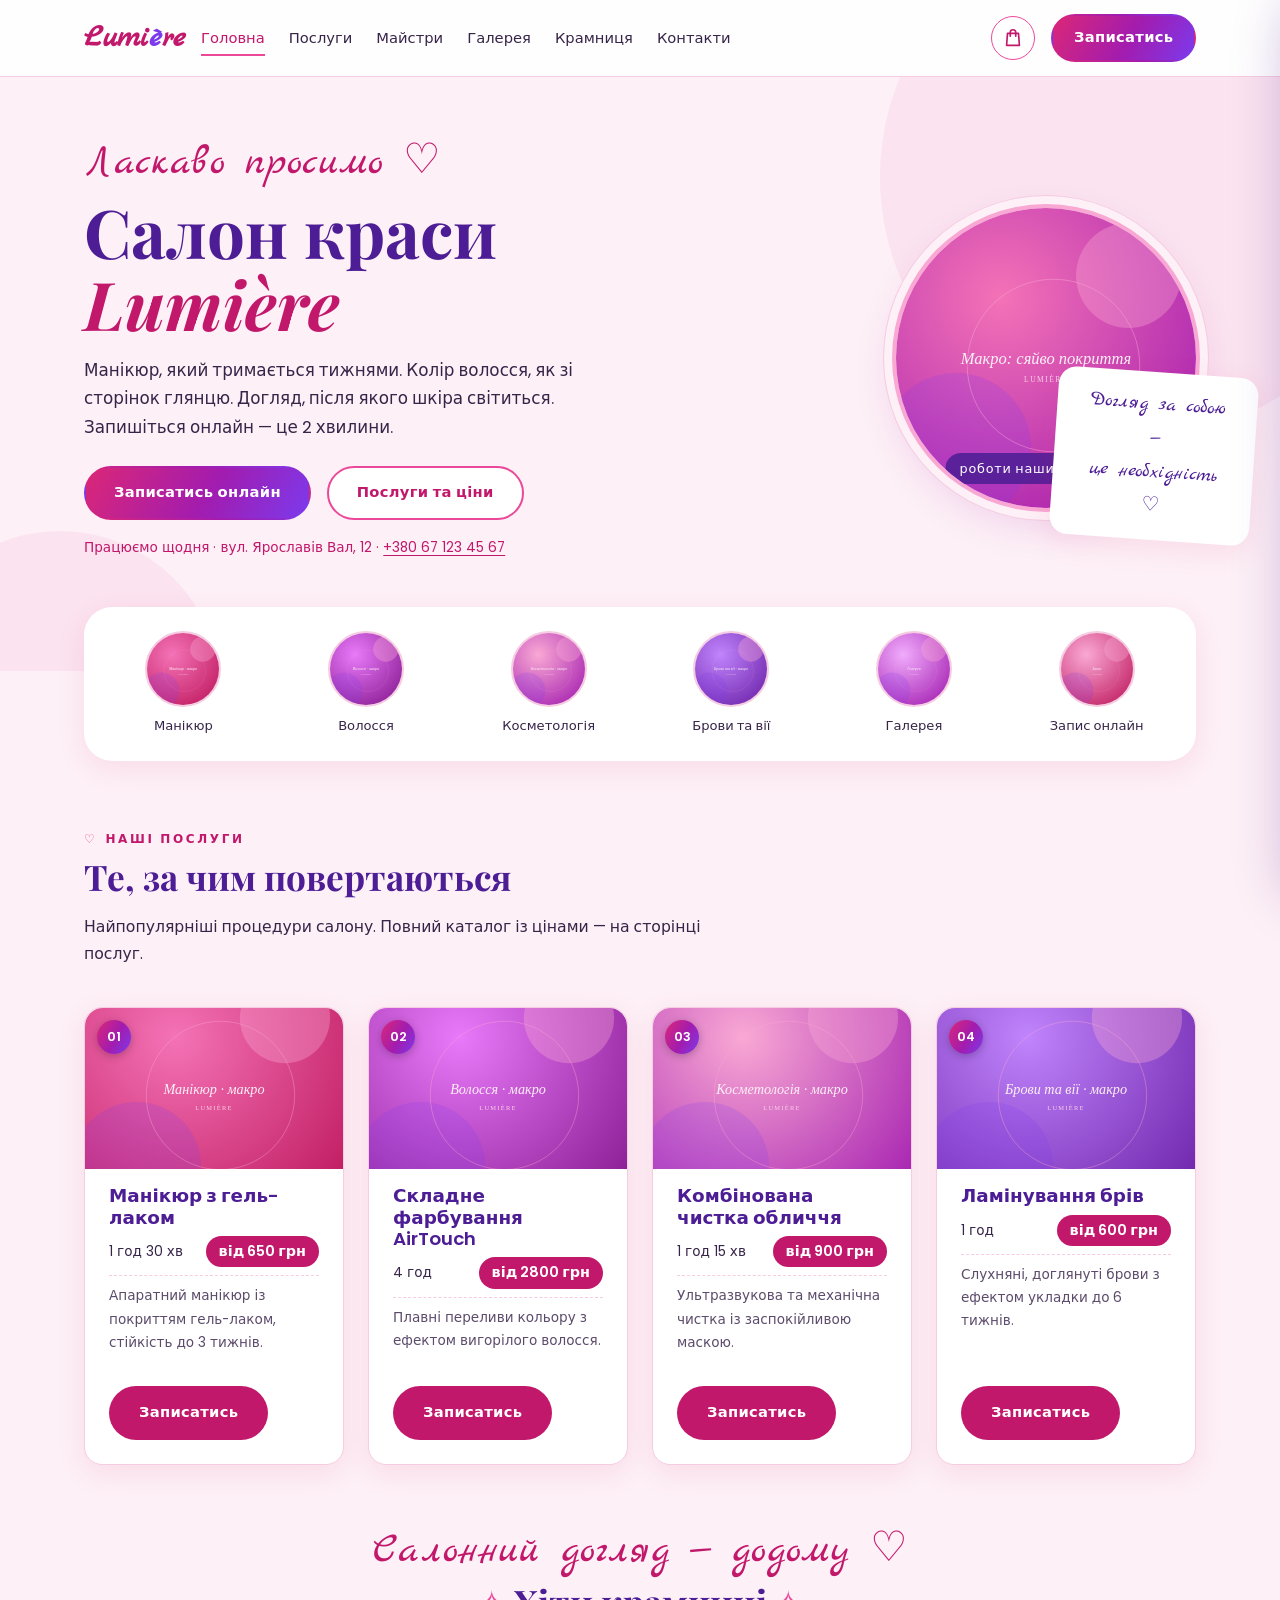
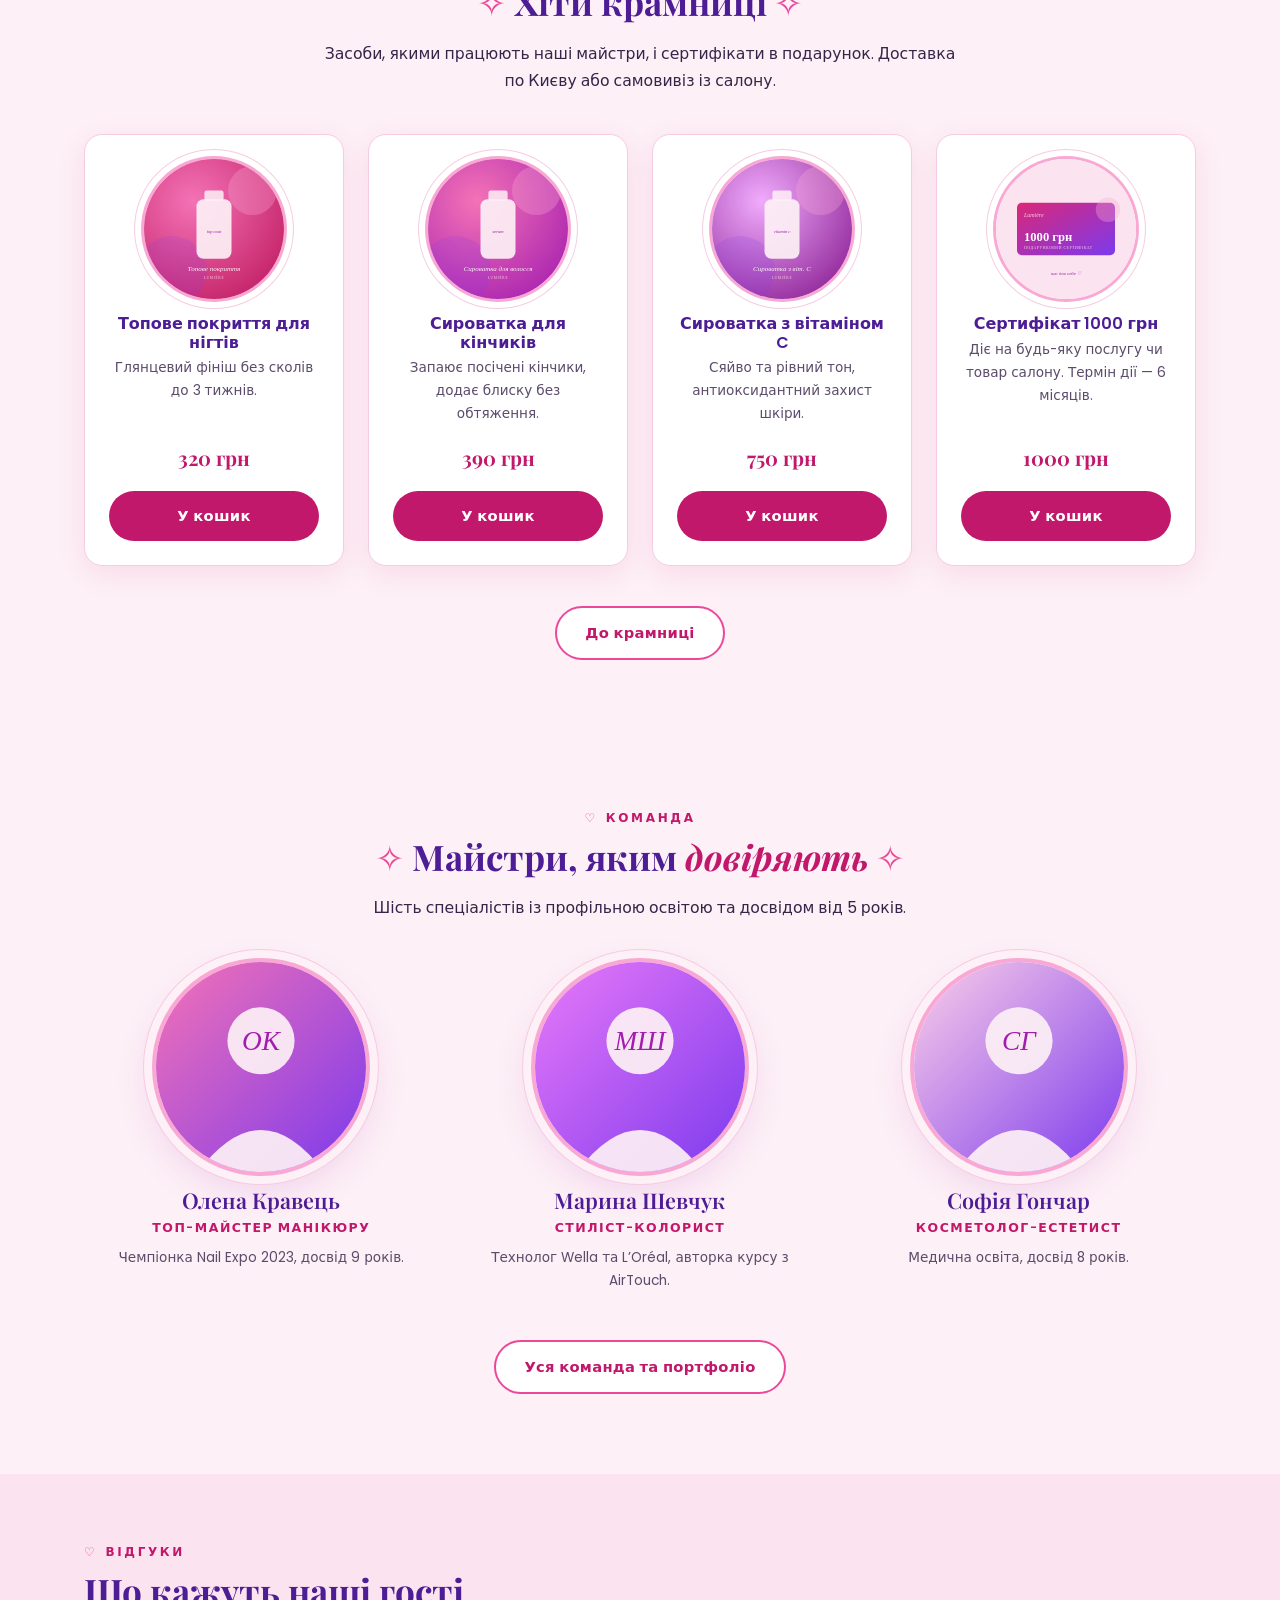
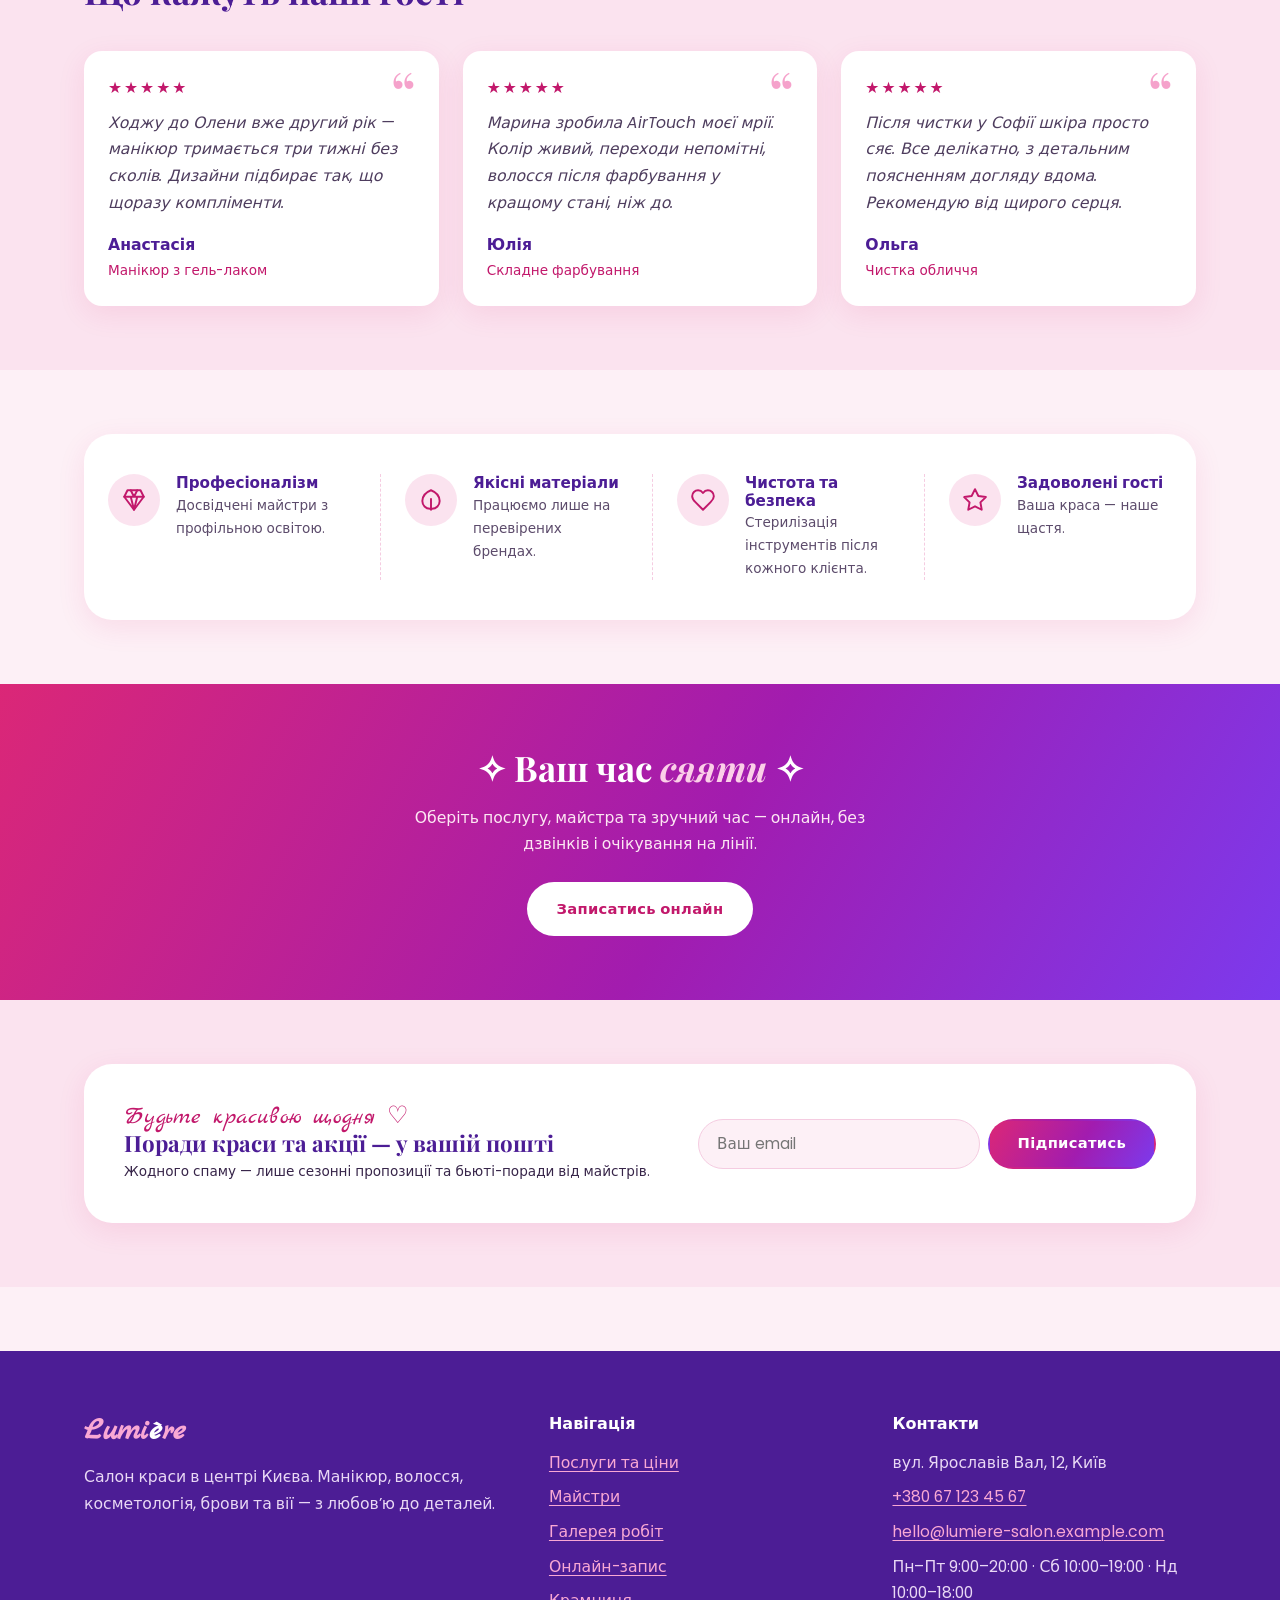
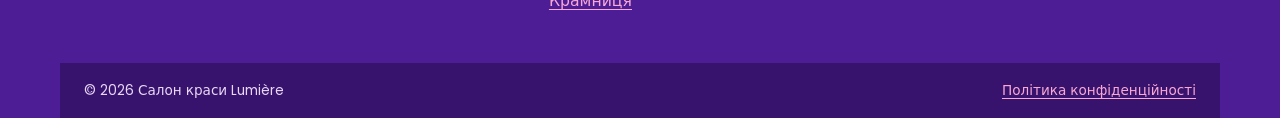
==== commit 479410f9: "Оновлення 4" ====
--- a/index.html
+++ b/index.html
@@ -56,9 +56,6 @@
   <header class="header">
     <div class="container header__inner">
       <a class="logo" href="index.html">Lumi<span>è</span>re</a>
-      <button class="nav-toggle" aria-expanded="false" aria-controls="site-nav" aria-label="Відкрити меню">
-        <span class="nav-toggle__bar"></span><span class="nav-toggle__bar"></span><span class="nav-toggle__bar"></span>
-      </button>
       <nav class="nav" id="site-nav" aria-label="Головна навігація">
         <ul class="nav__list">
           <li><a class="nav__link" href="index.html" aria-current="page">Головна</a></li>
@@ -69,11 +66,16 @@
           <li><a class="nav__link" href="contacts.html">Контакти</a></li>
         </ul>
       </nav>
-      <a class="btn btn--gold header__cta" href="booking.html">Записатись</a>
-      <button class="cart-toggle" id="cart-toggle" aria-label="Кошик" aria-haspopup="dialog" aria-controls="cart-drawer">
+      <div class="header__actions">
+        <button class="cart-toggle" id="cart-toggle" aria-label="Кошик" aria-haspopup="dialog" aria-controls="cart-drawer">
         <svg viewBox="0 0 24 24" width="22" height="22" fill="none" stroke="currentColor" stroke-width="1.8" stroke-linecap="round" stroke-linejoin="round" aria-hidden="true"><path d="M6 7h12l1 13H5L6 7z"/><path d="M9 10V6a3 3 0 0 1 6 0v4"/></svg>
         <span class="cart-badge" id="cart-badge" hidden>0</span>
       </button>
+        <a class="btn btn--gold header__cta" href="booking.html">Записатись</a>
+        <button class="nav-toggle" aria-expanded="false" aria-controls="site-nav" aria-label="Відкрити меню">
+          <span class="nav-toggle__bar"></span><span class="nav-toggle__bar"></span><span class="nav-toggle__bar"></span>
+        </button>
+      </div>
     </div>
   </header>
 
@@ -139,7 +141,7 @@
           <h2 id="top-services-title">Те, за чим повертаються</h2>
           <p>Найпопулярніші процедури салону. Повний каталог із цінами — на сторінці послуг.</p>
         </div>
-        <div class="cards-grid">
+        <div class="cards-grid hscroll">
           <article class="service-card">
             <div class="service-card__photo">
               <img src="https://images.unsplash.com/photo-1604654894610-df63bc536371?auto=format&amp;fit=crop&amp;w=800&amp;q=80" onerror="this.onerror=null;this.src='assets/img/cat-nails.svg'" alt="Манікюр з гель-лаком — макрознімок роботи" width="800" height="500" loading="lazy">
@@ -192,7 +194,7 @@
           <h2 id="shop-hits-title">Хіти крамниці</h2>
           <p>Засоби, якими працюють наші майстри, і сертифікати в подарунок. Доставка по Києву або самовивіз із салону.</p>
         </div>
-        <div class="products-grid">
+        <div class="products-grid hscroll">
           <article class="product-card">
             <div class="mirror"><img src="https://images.unsplash.com/photo-1610992015732-2449b76344bc?auto=format&amp;fit=crop&amp;w=800&amp;q=80" onerror="this.onerror=null;this.src='assets/img/shop-top-coat.svg'" alt="Топове покриття для нігтів Lumière" width="800" height="800" loading="lazy"></div>
             <h3>Топове покриття для нігтів</h3>
@@ -236,7 +238,7 @@
           <h2 id="masters-title">Майстри, яким <em>довіряють</em></h2>
           <p>Шість спеціалістів із профільною освітою та досвідом від 5 років.</p>
         </div>
-        <div class="masters-grid">
+        <div class="masters-grid hscroll">
           <article class="master-card">
             <div class="mirror"><img src="https://images.unsplash.com/photo-1494790108377-be9c29b29330?auto=format&amp;fit=crop&amp;w=800&amp;q=80" onerror="this.onerror=null;this.src='assets/img/master-olena.svg'" alt="Олена Кравець, топ-майстер манікюру" width="400" height="400" loading="lazy"></div>
             <h3>Олена Кравець</h3>
@@ -269,7 +271,7 @@
           <p class="eyebrow">Відгуки</p>
           <h2 id="reviews-title">Що кажуть наші гості</h2>
         </div>
-        <div class="reviews-grid">
+        <div class="reviews-grid hscroll">
           <article class="review-card">
             <p class="review-card__stars" aria-label="Оцінка 5 з 5">★★★★★</p>
             <p class="review-card__text">Ходжу до Олени вже другий рік — манікюр тримається три тижні без сколів. Дизайни підбирає так, що щоразу компліменти.</p>
--- a/styles.css
+++ b/styles.css
@@ -183,10 +183,20 @@
 }
 .header .btn { padding: 0.65em 1.4em; }
 
+/* Права група: кошик + «Записатись» + бургер разом */
+.header__actions {
+  display: flex;
+  align-items: center;
+  gap: var(--space-3);
+}
+/* nav тримається ближче до логотипу, дії — праворуч */
+.nav { margin-right: auto; }
+
 .nav-toggle {
   display: none;
   background: none; border: 0; cursor: pointer;
   padding: 10px;
+  order: 2; /* бургер завжди праворуч від кошика на мобільному */
 }
 .nav-toggle__bar {
   display: block; width: 24px; height: 2px;
@@ -901,6 +911,8 @@
 .prose li { margin-bottom: var(--space-1); }
 
 /* ---------- Адаптив ---------- */
+
+/* Планшет і менше: бургер-меню, кошик і меню поруч, горизонтальний скрол секцій */
 @media (max-width: 900px) {
   .hero__grid { grid-template-columns: 1fr; }
   .mirror--hero { max-width: 340px; margin: 0 auto; }
@@ -909,10 +921,10 @@
   .footer__grid { grid-template-columns: 1fr 1fr; }
   .newsletter__card { grid-template-columns: 1fr; }
   .feature + .feature { border-left: 0; padding-left: 0; }
-}
-
-@media (max-width: 720px) {
+
+  /* Меню → бургер; кошик + бургер стоять поруч праворуч */
   .nav-toggle { display: block; }
+  .nav { margin: 0; }
   .nav {
     position: absolute;
     top: var(--header-h); left: 0; right: 0;
@@ -925,11 +937,75 @@
   .nav.is-open { display: block; }
   .nav__list { flex-direction: column; gap: var(--space-2); }
   .nav__link { display: block; padding: 0.6em 0; font-size: 1.02rem; }
-  .header__cta { display: none; }
-
-  .categories-strip ul { justify-content: flex-start; }
+  .header__cta { display: none; }        /* «Записатись» ховаємо — воно є в меню/на сторінках */
+  .header__actions { gap: var(--space-2); }
+
+  /* Горизонтальний скрол карток на головній (послуги, хіти, команда, відгуки).
+     Префікс .container піднімає специфічність над cart.css .products-grid */
+  .container .hscroll {
+    display: flex;
+    flex-wrap: nowrap;
+    gap: var(--space-3);
+    overflow-x: auto;
+    scroll-snap-type: x mandatory;
+    -webkit-overflow-scrolling: touch;
+    padding: var(--space-2) var(--space-4) var(--space-3);
+    margin: 0 calc(-1 * var(--space-4));
+    scrollbar-width: thin;
+    scrollbar-color: var(--c-pink) transparent;
+  }
+  .container .hscroll > * {
+    flex: 0 0 auto;
+    width: min(74%, 290px);
+    scroll-snap-align: start;
+  }
+  .hscroll::-webkit-scrollbar { height: 8px; }
+  .hscroll::-webkit-scrollbar-track { background: transparent; }
+  .hscroll::-webkit-scrollbar-thumb { background: var(--c-pink); border-radius: var(--radius-round); }
+}
+
+@media (max-width: 720px) {
+  .categories-strip ul {
+    flex-wrap: nowrap;
+    overflow-x: auto;
+    justify-content: flex-start;
+    scrollbar-width: thin;
+    scrollbar-color: var(--c-pink) transparent;
+    -webkit-overflow-scrolling: touch;
+  }
   .cat-item { min-width: 84px; }
   .cat-item__circle { width: 64px; height: 64px; }
+
+  .hscroll > * { width: 80%; }
+
+  /* Горизонтальний скрол рядів карток на телефоні —
+     крамниця, каталог послуг, галерея, майстри.
+     Префікс .container піднімає специфічність над cart.css .products-grid */
+  .container .cards-grid, .container .products-grid,
+  .container .masters-grid, .container .gallery-grid {
+    display: flex;
+    flex-wrap: nowrap;
+    gap: var(--space-3);
+    overflow-x: auto;
+    scroll-snap-type: x mandatory;
+    -webkit-overflow-scrolling: touch;
+    padding: var(--space-2) var(--space-4) var(--space-3);
+    margin: 0 calc(-1 * var(--space-4));
+    scrollbar-width: thin;
+    scrollbar-color: var(--c-pink) transparent;
+  }
+  .container .cards-grid > *, .container .products-grid > *,
+  .container .masters-grid > *, .container .gallery-grid > * {
+    flex: 0 0 auto;
+    width: 80%;
+    scroll-snap-align: start;
+  }
+  .cards-grid::-webkit-scrollbar, .products-grid::-webkit-scrollbar,
+  .masters-grid::-webkit-scrollbar, .gallery-grid::-webkit-scrollbar { height: 8px; }
+  .cards-grid::-webkit-scrollbar-thumb, .products-grid::-webkit-scrollbar-thumb,
+  .masters-grid::-webkit-scrollbar-thumb, .gallery-grid::-webkit-scrollbar-thumb {
+    background: var(--c-pink); border-radius: var(--radius-round);
+  }
 
   .booking-step { padding: var(--space-4) var(--space-3); }
   .progress li { font-size: 0; }
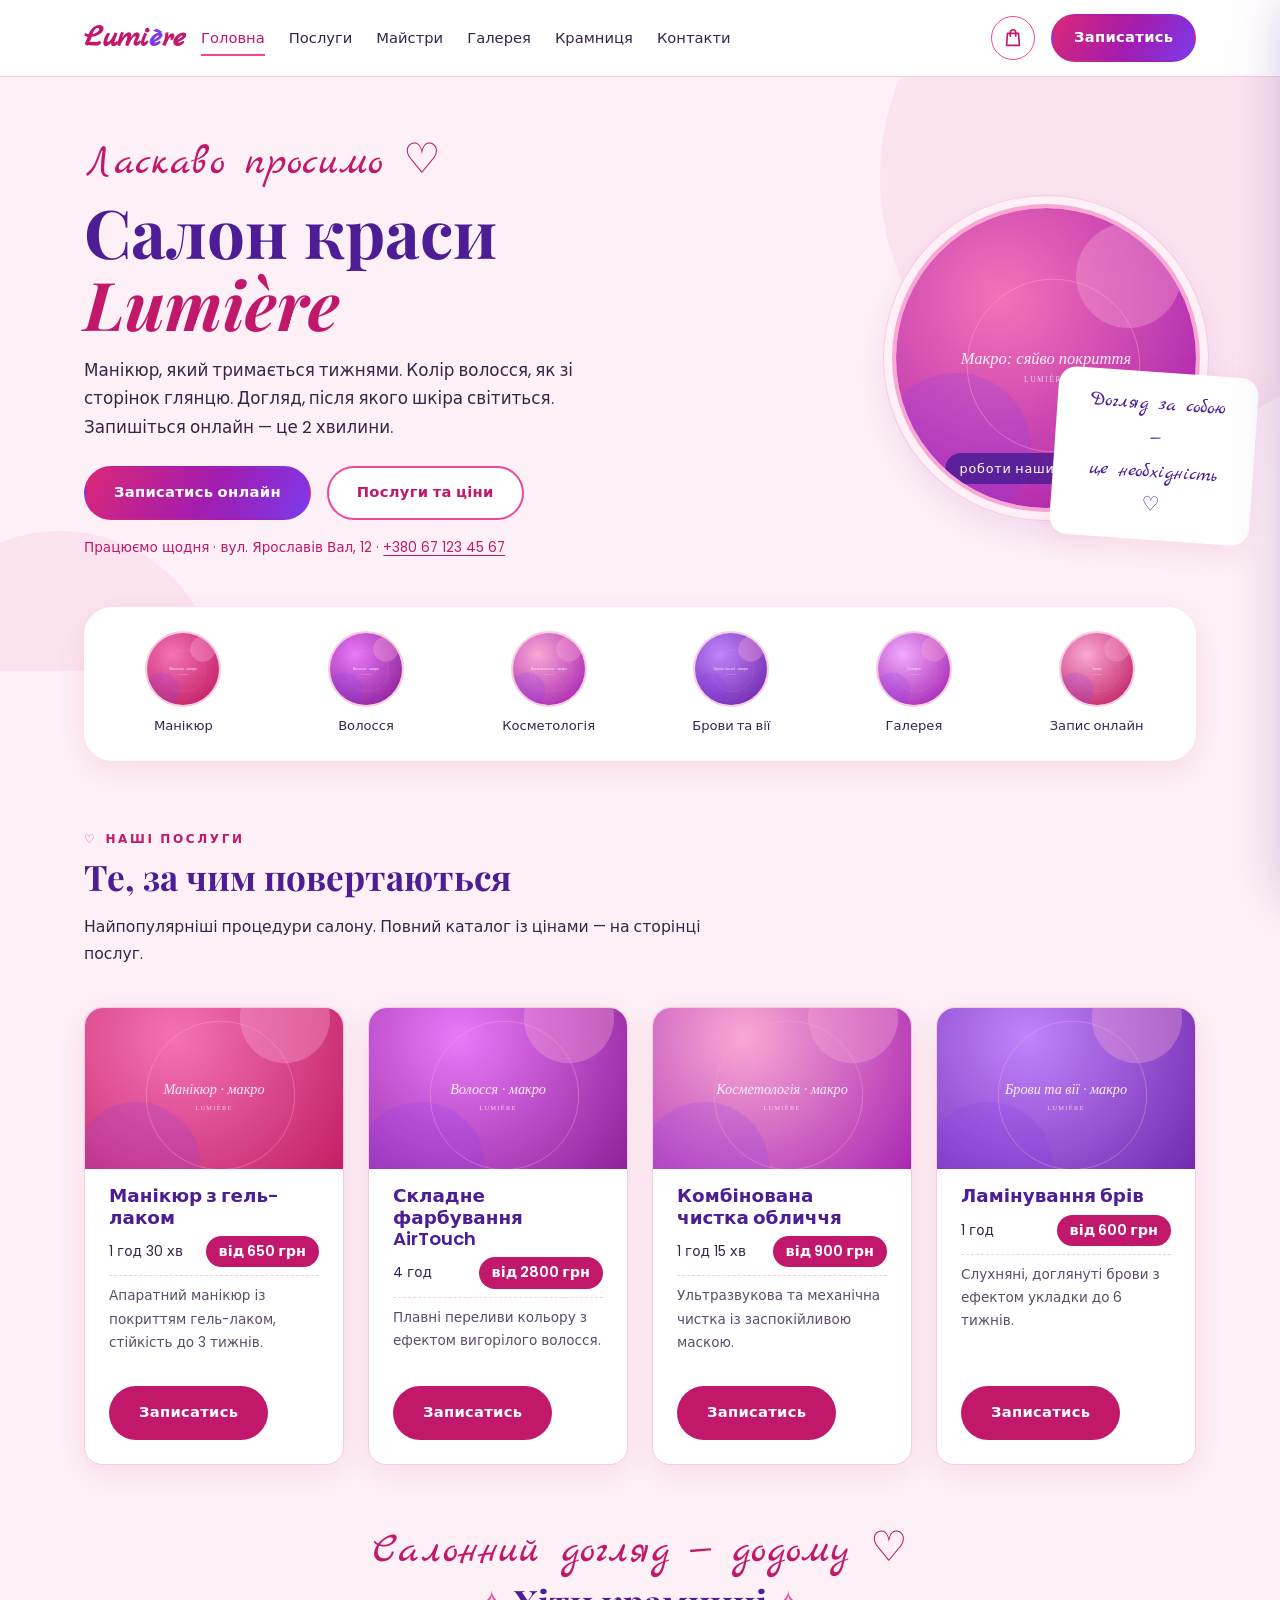
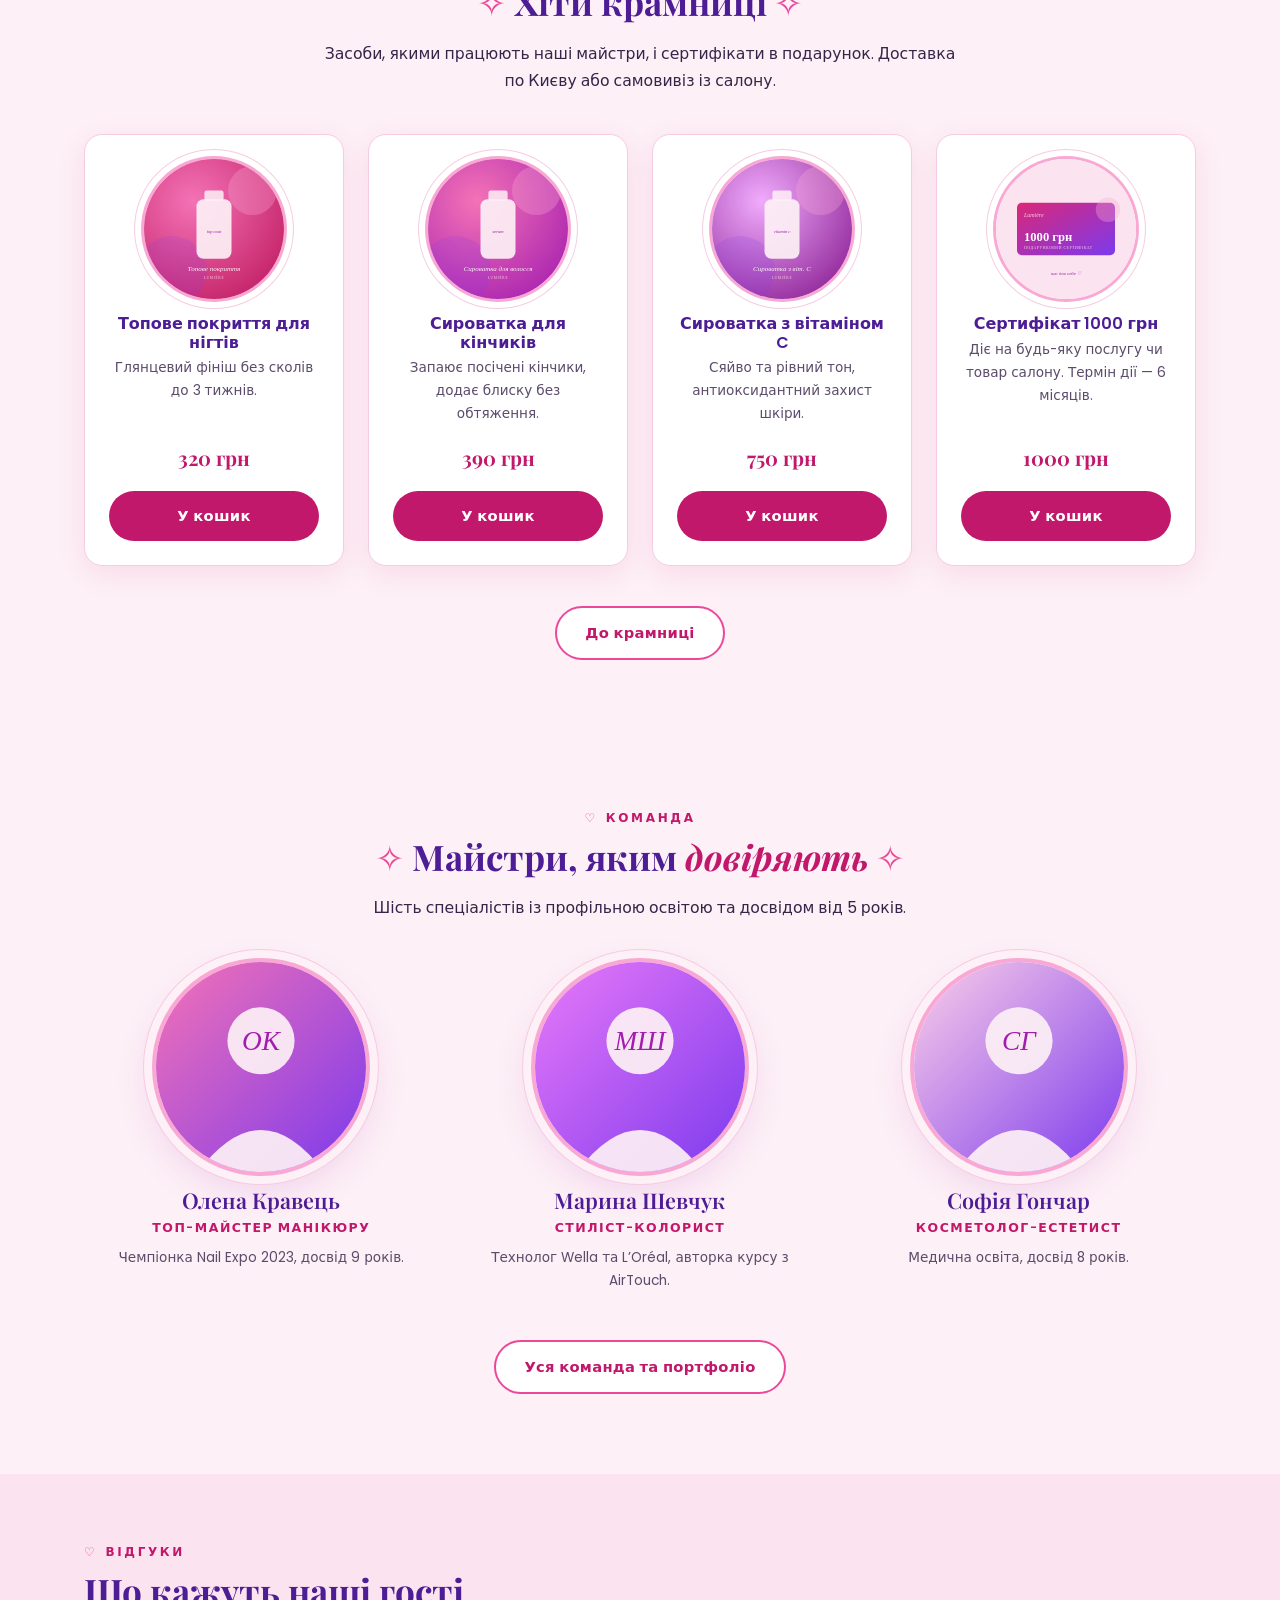
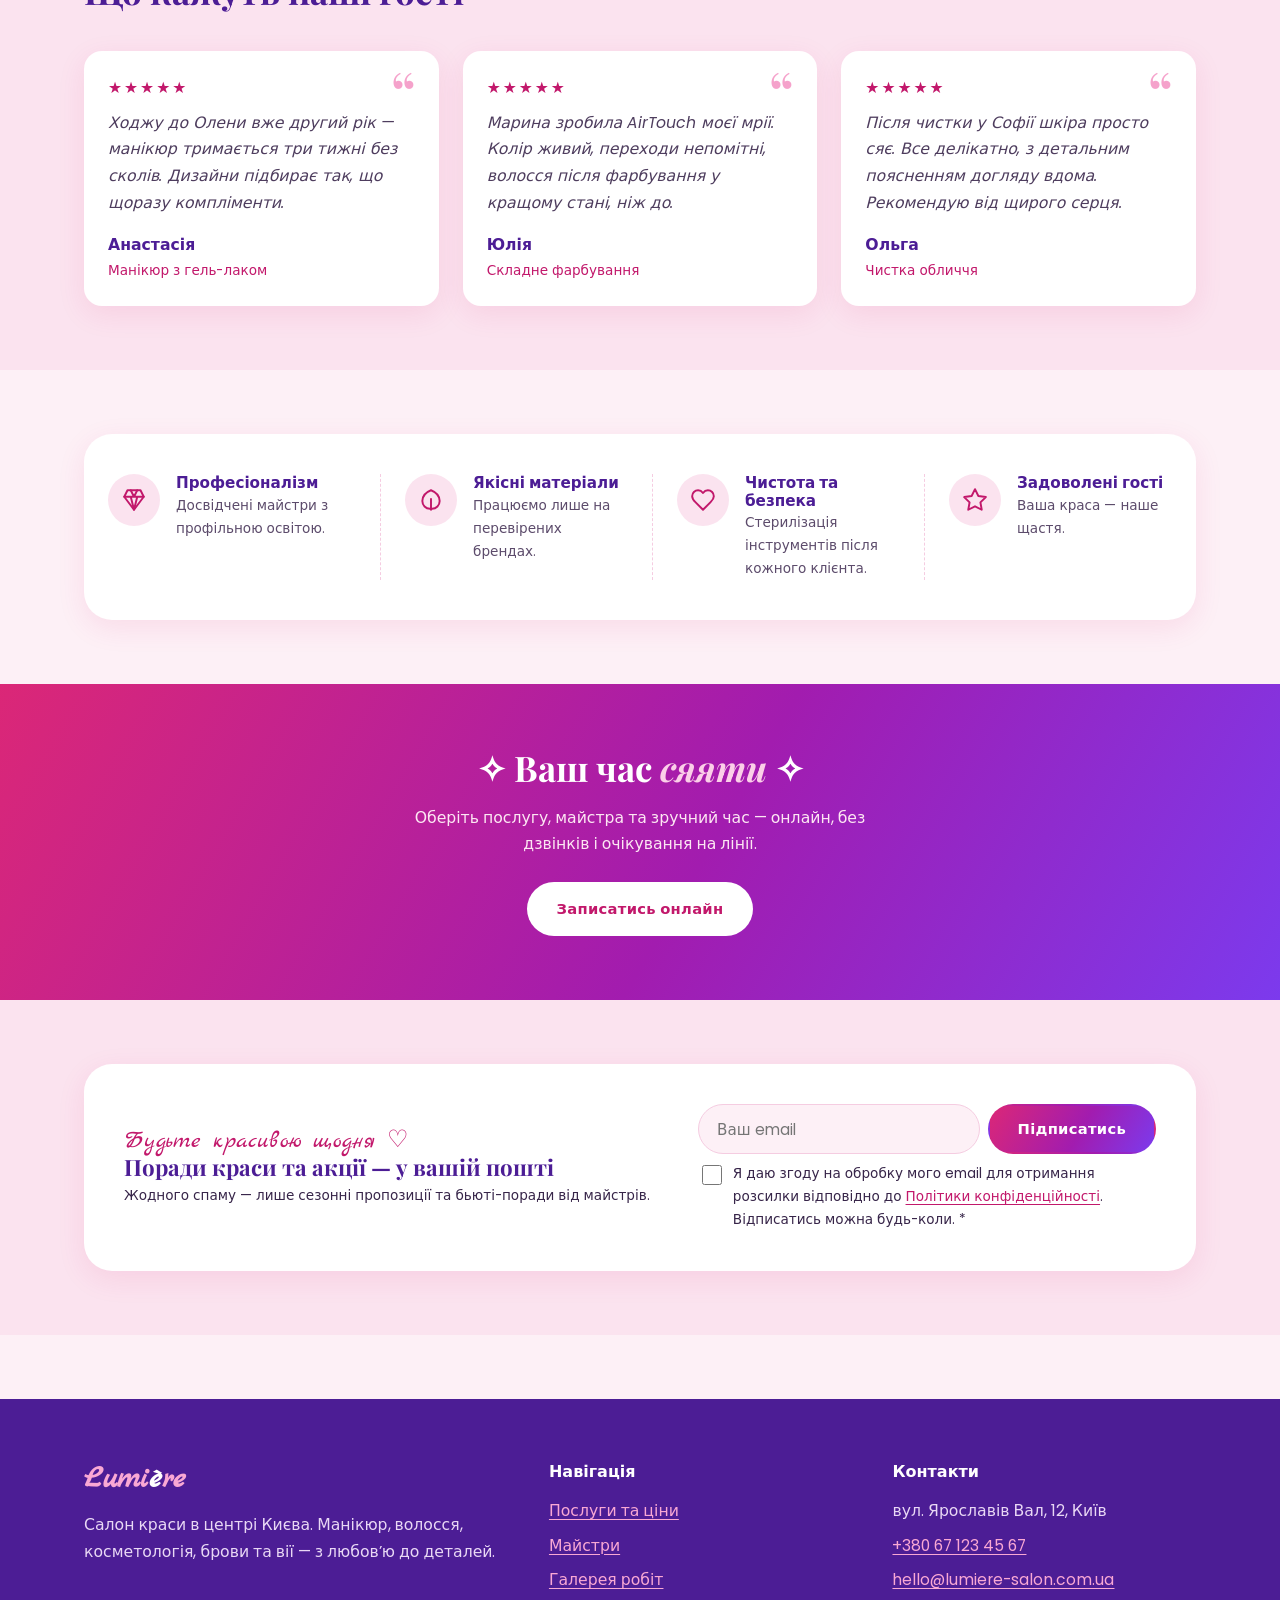
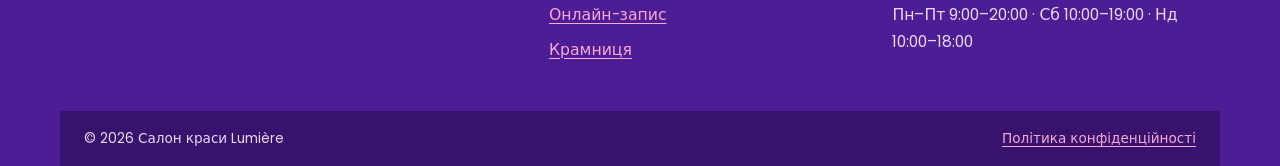
==== commit 8be20f2f: "Оновлення 5" ====
--- a/index.html
+++ b/index.html
@@ -33,7 +33,7 @@
     "url": "https://kopchuk-creator.github.io/Lumiere/",
     "image": "https://kopchuk-creator.github.io/Lumiere/assets/img/og-cover.svg",
     "telephone": "+380671234567",
-    "email": "hello@lumiere-salon.example.com",
+    "email": "hello@lumiere-salon.com.ua",
     "priceRange": "₴₴",
     "address": {
       "@type": "PostalAddress",
@@ -145,7 +145,6 @@
           <article class="service-card">
             <div class="service-card__photo">
               <img src="https://images.unsplash.com/photo-1604654894610-df63bc536371?auto=format&amp;fit=crop&amp;w=800&amp;q=80" onerror="this.onerror=null;this.src='assets/img/cat-nails.svg'" alt="Манікюр з гель-лаком — макрознімок роботи" width="800" height="500" loading="lazy">
-              <span class="num-badge" aria-hidden="true">01</span>
             </div>
             <h3>Манікюр з гель-лаком</h3>
             <div class="service-card__meta"><span>1 год 30 хв</span><span class="service-card__price">від 650 грн</span></div>
@@ -155,7 +154,6 @@
           <article class="service-card">
             <div class="service-card__photo">
               <img src="https://images.unsplash.com/photo-1562322140-8baeececf3df?auto=format&amp;fit=crop&amp;w=800&amp;q=80" onerror="this.onerror=null;this.src='assets/img/cat-hair.svg'" alt="Складне фарбування AirTouch — макрознімок роботи" width="800" height="500" loading="lazy">
-              <span class="num-badge" aria-hidden="true">02</span>
             </div>
             <h3>Складне фарбування AirTouch</h3>
             <div class="service-card__meta"><span>4 год</span><span class="service-card__price">від 2800 грн</span></div>
@@ -165,7 +163,6 @@
           <article class="service-card">
             <div class="service-card__photo">
               <img src="https://images.unsplash.com/photo-1616394584738-fc6e612e71b9?auto=format&amp;fit=crop&amp;w=800&amp;q=80" onerror="this.onerror=null;this.src='assets/img/cat-cosmetology.svg'" alt="Комбінована чистка обличчя — макрознімок процедури" width="800" height="500" loading="lazy">
-              <span class="num-badge" aria-hidden="true">03</span>
             </div>
             <h3>Комбінована чистка обличчя</h3>
             <div class="service-card__meta"><span>1 год 15 хв</span><span class="service-card__price">від 900 грн</span></div>
@@ -175,7 +172,6 @@
           <article class="service-card">
             <div class="service-card__photo">
               <img src="https://images.unsplash.com/photo-1512290923902-8a9f81dc236c?auto=format&amp;fit=crop&amp;w=800&amp;q=80" onerror="this.onerror=null;this.src='assets/img/cat-brows.svg'" alt="Ламінування брів — макрознімок роботи" width="800" height="500" loading="lazy">
-              <span class="num-badge" aria-hidden="true">04</span>
             </div>
             <h3>Ламінування брів</h3>
             <div class="service-card__meta"><span>1 год</span><span class="service-card__price">від 600 грн</span></div>
@@ -346,8 +342,14 @@
           </div>
           <form class="newsletter__form" id="newsletter-form" novalidate>
             <label class="visually-hidden" for="nl-email">Ваш email</label>
-            <input type="email" id="nl-email" name="email" placeholder="Ваш email" autocomplete="email" required>
+            <input type="email" id="nl-email" name="email" placeholder="Ваш email" autocomplete="email" required aria-describedby="nl-email-error">
             <button type="submit" class="btn btn--gold">Підписатись</button>
+            <p class="field-error" id="nl-email-error"></p>
+            <div class="checkbox-field">
+              <input type="checkbox" id="nl-consent" name="consent" aria-describedby="nl-consent-error">
+              <label for="nl-consent">Я даю згоду на обробку мого email для отримання розсилки відповідно до <a href="privacy.html" target="_blank" rel="noopener">Політики конфіденційності</a>. Відписатись можна будь-коли. <span class="req" aria-hidden="true">*</span></label>
+            </div>
+            <p class="field-error" id="nl-consent-error"></p>
             <p class="newsletter__note" id="nl-note" role="status"></p>
           </form>
         </div>
@@ -377,7 +379,7 @@
           <ul>
             <li>вул. Ярославів Вал, 12, Київ</li>
             <li><a href="tel:+380671234567">+380 67 123 45 67</a></li>
-            <li><a href="mailto:hello@lumiere-salon.example.com">hello@lumiere-salon.example.com</a></li>
+            <li><a href="mailto:hello@lumiere-salon.com.ua">hello@lumiere-salon.com.ua</a></li>
             <li>Пн–Пт 9:00–20:00 · Сб 10:00–19:00 · Нд 10:00–18:00</li>
           </ul>
         </div>
--- a/styles.css
+++ b/styles.css
@@ -505,7 +505,8 @@
 .newsletter__card h2 { margin-bottom: var(--space-1); }
 .newsletter__card .script-accent { font-size: 1.5rem; margin: 0; }
 .newsletter__form { display: flex; gap: var(--space-2); flex-wrap: wrap; }
-.newsletter__form input {
+/* Лише поле email — не чекбокс згоди */
+.newsletter__form input[type="email"] {
   flex: 1; min-width: 200px;
   font-family: var(--font-sans);
   font-size: 0.95rem;
@@ -515,8 +516,14 @@
   background: var(--c-bg);
   color: var(--c-ink);
 }
-.newsletter__form input:focus { outline: none; border-color: var(--c-pink); }
-.newsletter__note { grid-column: 1 / -1; margin: 0; font-size: var(--fs-small); color: var(--c-success); display: none; }
+.newsletter__form input[type="email"]:focus { outline: none; border-color: var(--c-pink); }
+/* Чекбокс згоди, помилки та статус — кожен на власному рядку */
+.newsletter__form .checkbox-field,
+.newsletter__form .field-error,
+.newsletter__note { width: 100%; }
+.newsletter__form .checkbox-field { margin-bottom: 0; }
+.newsletter__form .checkbox-field label { font-size: var(--fs-small); }
+.newsletter__note { margin: 0; font-size: var(--fs-small); color: var(--c-success); display: none; }
 .newsletter__note.is-visible { display: block; }
 
 /* ---------- Галерея ---------- */
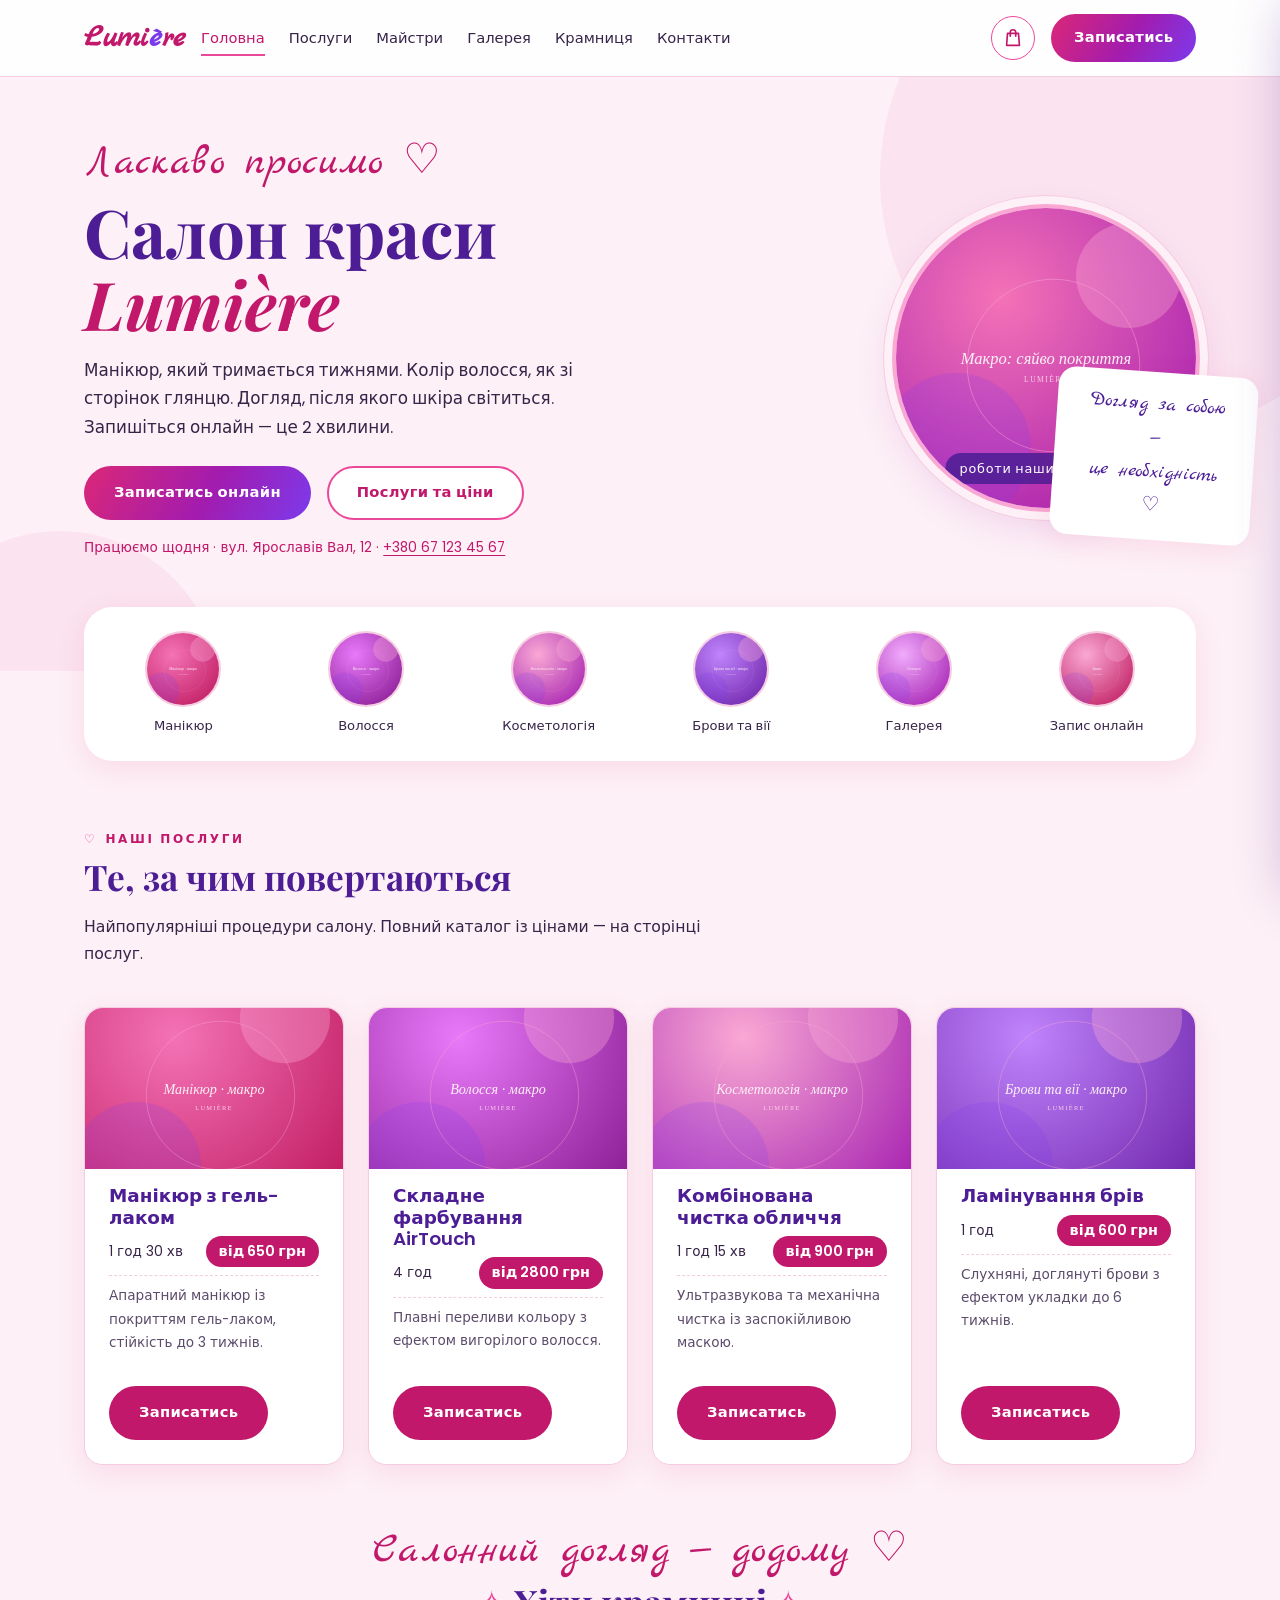
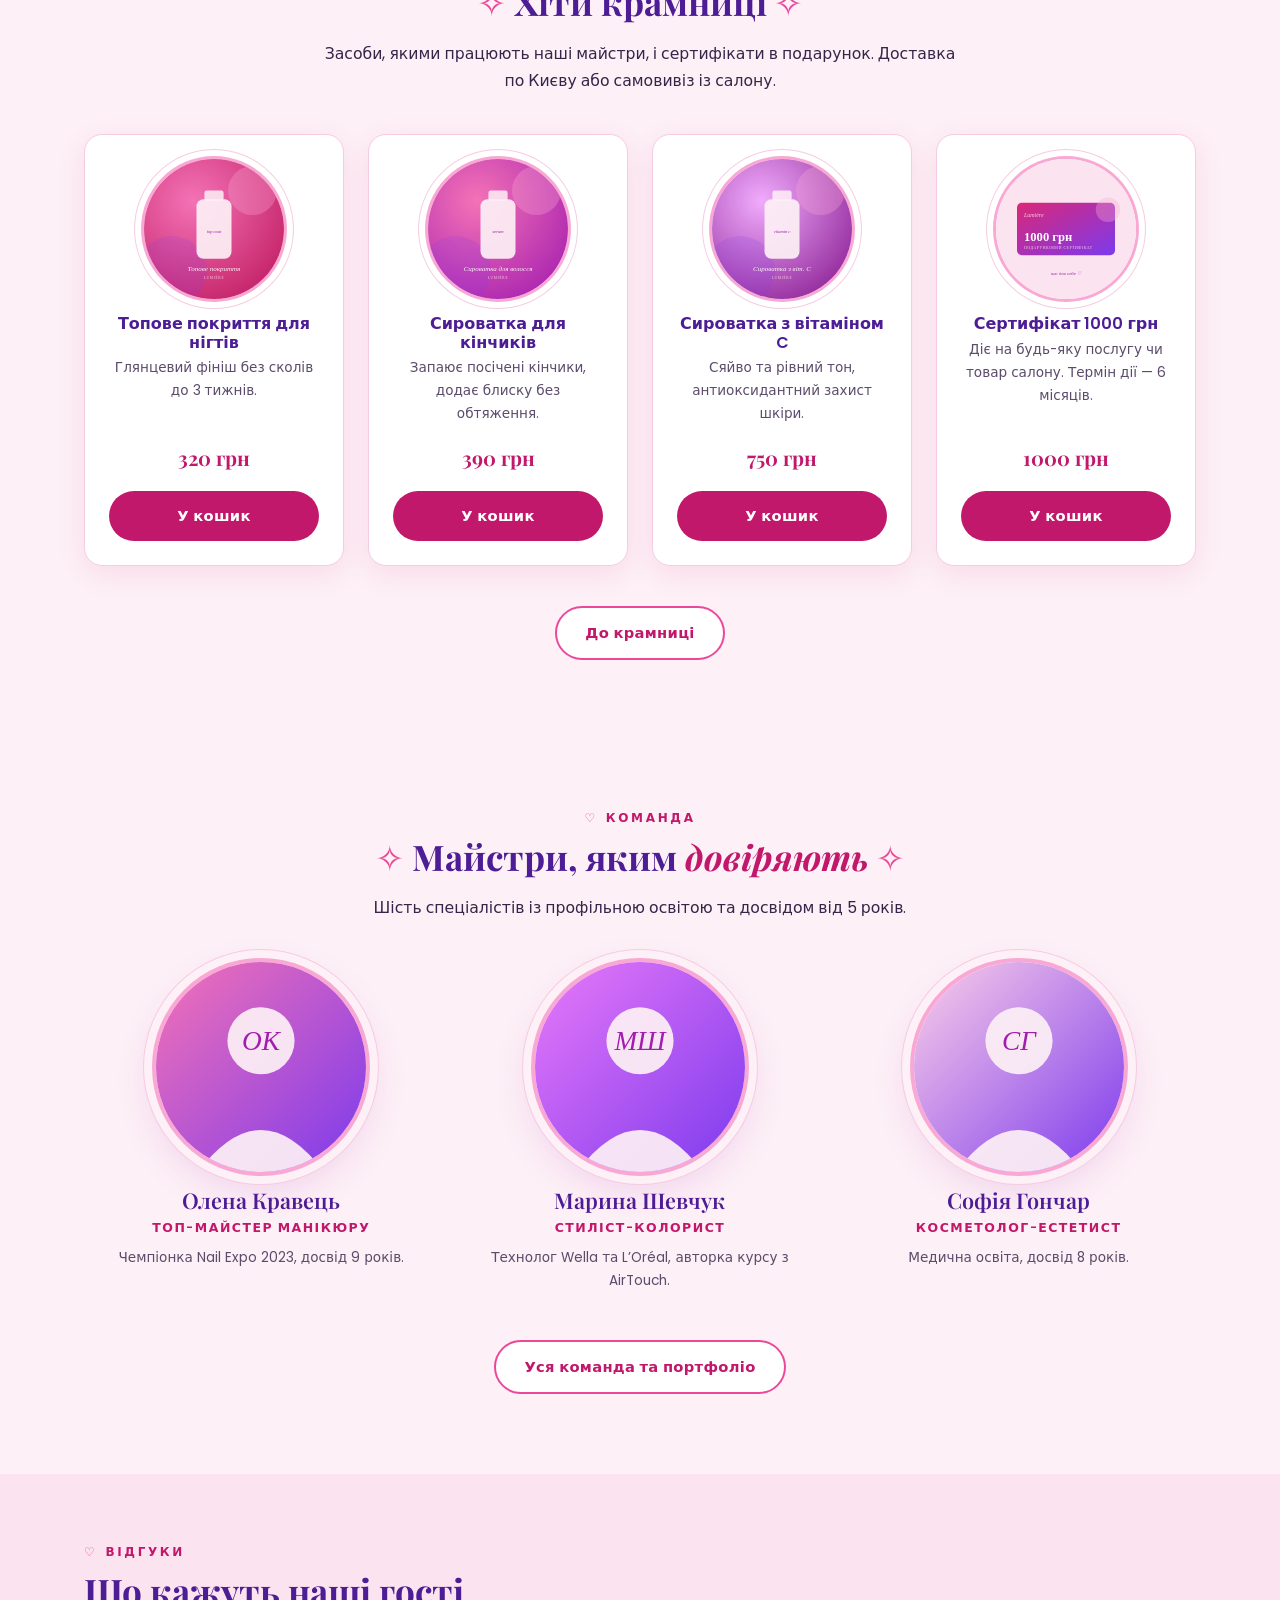
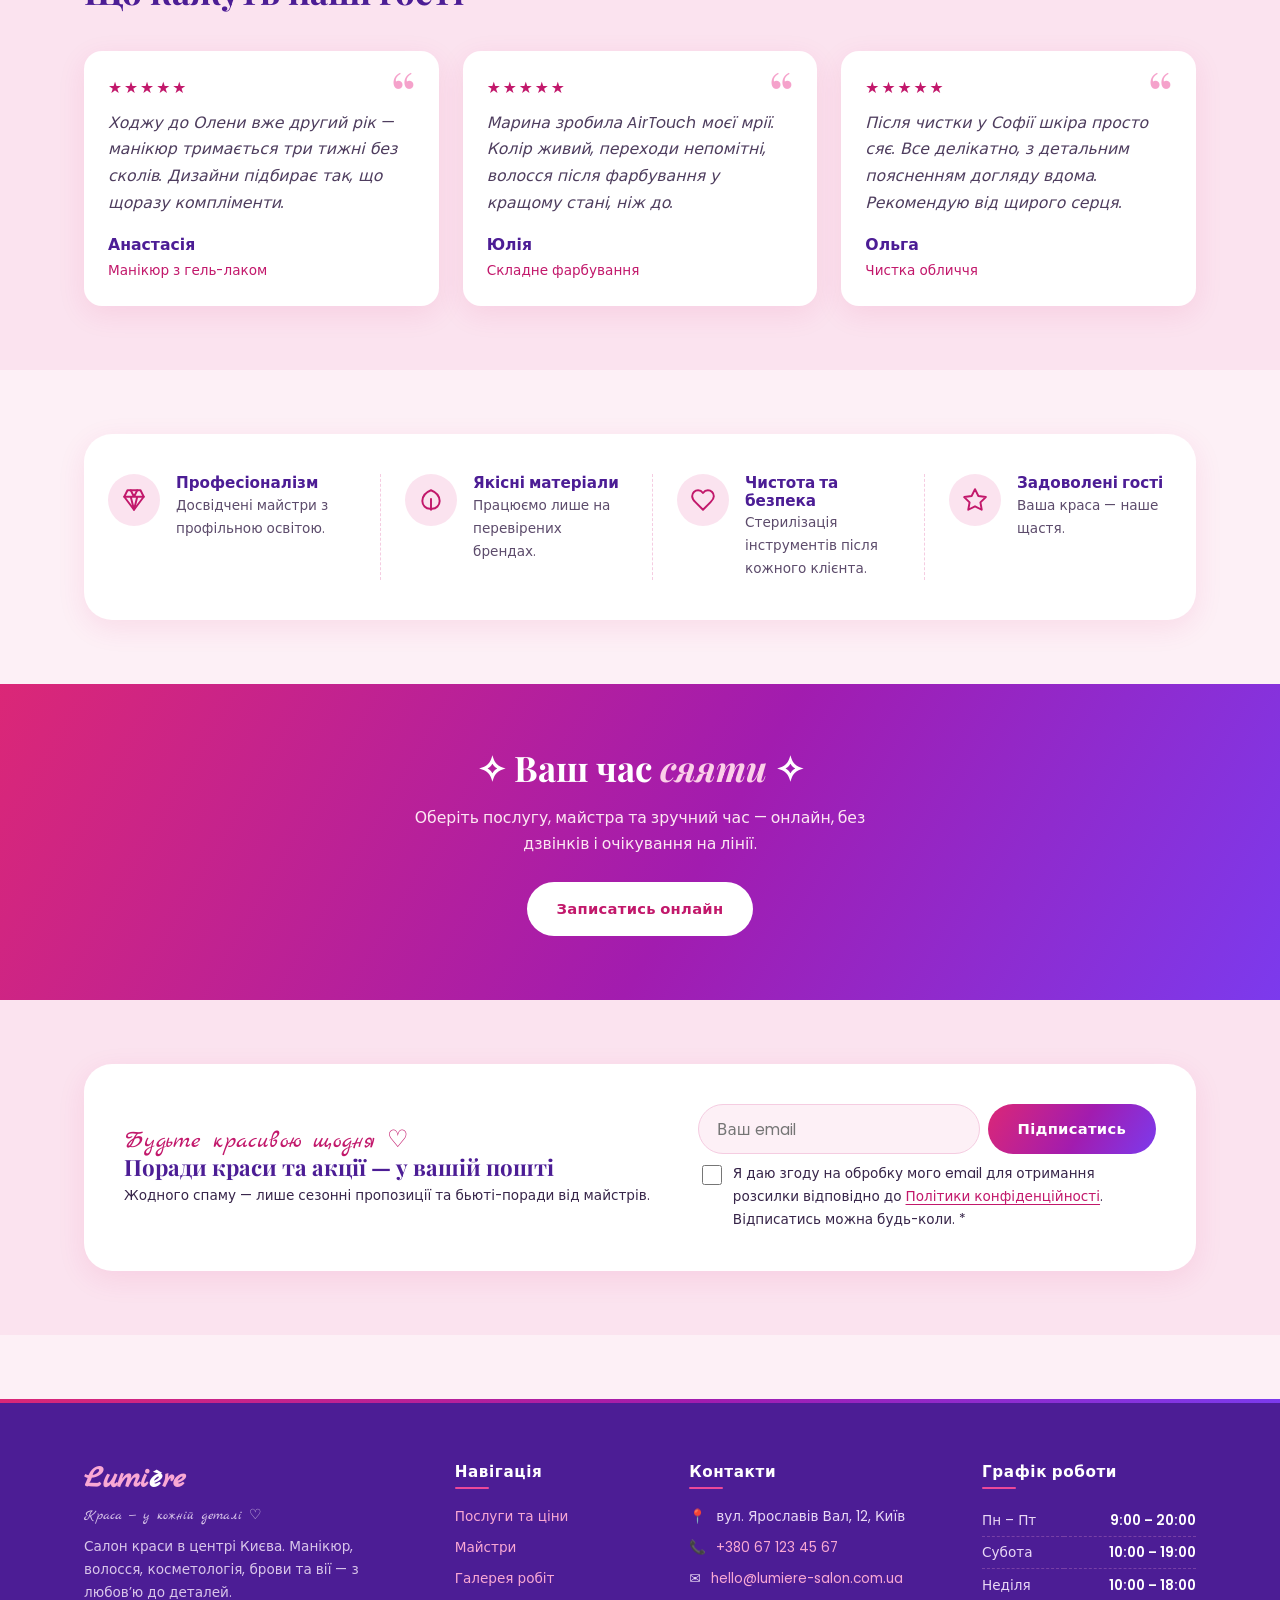
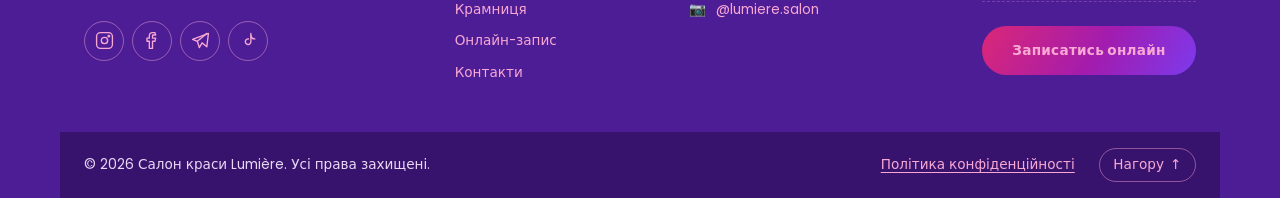
==== commit a98f727d: "Оновлення" ====
--- a/index.html
+++ b/index.html
@@ -106,19 +106,19 @@
       <nav class="categories-strip" aria-label="Швидкі переходи за категоріями">
         <ul>
           <li><a class="cat-item" href="services.html#nails">
-            <span class="cat-item__circle"><img src="https://images.unsplash.com/photo-1604654894610-df63bc536371?auto=format&amp;fit=crop&amp;w=800&amp;q=80" onerror="this.onerror=null;this.src='assets/img/cat-nails.svg'" alt="" width="76" height="76" loading="lazy"></span>
+            <span class="cat-item__circle"><img src="https://images.unsplash.com/photo-1607779097040-26e80aa78e66?auto=format&amp;fit=crop&amp;w=800&amp;q=80" onerror="this.onerror=null;this.src='assets/img/cat-nails.svg'" alt="" width="76" height="76" loading="lazy"></span>
             Манікюр
           </a></li>
           <li><a class="cat-item" href="services.html#hair">
-            <span class="cat-item__circle"><img src="https://images.unsplash.com/photo-1562322140-8baeececf3df?auto=format&amp;fit=crop&amp;w=800&amp;q=80" onerror="this.onerror=null;this.src='assets/img/cat-hair.svg'" alt="" width="76" height="76" loading="lazy"></span>
+            <span class="cat-item__circle"><img src="https://images.unsplash.com/photo-1595476108010-b4d1f102b1b1?auto=format&amp;fit=crop&amp;w=800&amp;q=80" onerror="this.onerror=null;this.src='assets/img/cat-hair.svg'" alt="" width="76" height="76" loading="lazy"></span>
             Волосся
           </a></li>
           <li><a class="cat-item" href="services.html#cosmetology">
-            <span class="cat-item__circle"><img src="https://images.unsplash.com/photo-1616394584738-fc6e612e71b9?auto=format&amp;fit=crop&amp;w=800&amp;q=80" onerror="this.onerror=null;this.src='assets/img/cat-cosmetology.svg'" alt="" width="76" height="76" loading="lazy"></span>
+            <span class="cat-item__circle"><img src="https://images.unsplash.com/photo-1552693673-1bf958298935?auto=format&amp;fit=crop&amp;w=800&amp;q=80" onerror="this.onerror=null;this.src='assets/img/cat-cosmetology.svg'" alt="" width="76" height="76" loading="lazy"></span>
             Косметологія
           </a></li>
           <li><a class="cat-item" href="services.html#brows">
-            <span class="cat-item__circle"><img src="https://images.unsplash.com/photo-1512290923902-8a9f81dc236c?auto=format&amp;fit=crop&amp;w=800&amp;q=80" onerror="this.onerror=null;this.src='assets/img/cat-brows.svg'" alt="" width="76" height="76" loading="lazy"></span>
+            <span class="cat-item__circle"><img src="https://images.unsplash.com/photo-1512496015851-a90fb38ba796?auto=format&amp;fit=crop&amp;w=800&amp;q=80" onerror="this.onerror=null;this.src='assets/img/cat-brows.svg'" alt="" width="76" height="76" loading="lazy"></span>
             Брови та вії
           </a></li>
           <li><a class="cat-item" href="gallery.html">
@@ -126,7 +126,7 @@
             Галерея
           </a></li>
           <li><a class="cat-item" href="booking.html">
-            <span class="cat-item__circle"><img src="https://images.unsplash.com/photo-1521590832167-7bcbfaa6381f?auto=format&amp;fit=crop&amp;w=800&amp;q=80" onerror="this.onerror=null;this.src='assets/img/icon-booking.svg'" alt="" width="76" height="76" loading="lazy"></span>
+            <span class="cat-item__circle"><img src="https://images.unsplash.com/photo-1633681926022-84c23e8cb2d6?auto=format&amp;fit=crop&amp;w=800&amp;q=80" onerror="this.onerror=null;this.src='assets/img/icon-booking.svg'" alt="" width="76" height="76" loading="lazy"></span>
             Запис онлайн
           </a></li>
         </ul>
@@ -192,7 +192,7 @@
         </div>
         <div class="products-grid hscroll">
           <article class="product-card">
-            <div class="mirror"><img src="https://images.unsplash.com/photo-1610992015732-2449b76344bc?auto=format&amp;fit=crop&amp;w=800&amp;q=80" onerror="this.onerror=null;this.src='assets/img/shop-top-coat.svg'" alt="Топове покриття для нігтів Lumière" width="800" height="800" loading="lazy"></div>
+            <div class="mirror"><img src="https://images.unsplash.com/photo-1526947425960-945c6e72858f?auto=format&amp;fit=crop&amp;w=800&amp;q=80" onerror="this.onerror=null;this.src='assets/img/shop-top-coat.svg'" alt="Топове покриття для нігтів Lumière" width="800" height="800" loading="lazy"></div>
             <h3>Топове покриття для нігтів</h3>
             <p class="product-card__desc">Глянцевий фініш без сколів до 3 тижнів.</p>
             <p class="product-card__price">320 грн</p>
@@ -360,33 +360,70 @@
   <footer class="footer">
     <div class="container">
       <div class="footer__grid">
-        <div>
+
+        <div class="footer__brand">
           <a class="logo" href="index.html">Lumi<span>è</span>re</a>
-          <p style="margin-top: var(--space-3);">Салон краси в центрі Києва. Манікюр, волосся, косметологія, брови та вії — з любов’ю до деталей.</p>
-        </div>
+          <p class="footer__tagline">Краса — у кожній деталі ♡</p>
+          <p>Салон краси в центрі Києва. Манікюр, волосся, косметологія, брови та вії — з любов’ю до деталей.</p>
+          <ul class="socials" aria-label="Ми в соцмережах">
+            <li><a href="https://instagram.com" target="_blank" rel="noopener" aria-label="Instagram салону Lumière">
+              <svg viewBox="0 0 24 24" aria-hidden="true" fill="none" stroke="currentColor" stroke-width="1.7" stroke-linecap="round" stroke-linejoin="round"><rect x="2" y="2" width="20" height="20" rx="5"/><circle cx="12" cy="12" r="4"/><circle cx="17.5" cy="6.5" r="1"/></svg>
+            </a></li>
+            <li><a href="https://facebook.com" target="_blank" rel="noopener" aria-label="Facebook салону Lumière">
+              <svg viewBox="0 0 24 24" aria-hidden="true" fill="none" stroke="currentColor" stroke-width="1.7" stroke-linecap="round" stroke-linejoin="round"><path d="M15 2h-3a4 4 0 0 0-4 4v3H5v4h3v9h4v-9h3l1-4h-4V6a1 1 0 0 1 1-1h3z"/></svg>
+            </a></li>
+            <li><a href="https://t.me" target="_blank" rel="noopener" aria-label="Telegram салону Lumière">
+              <svg viewBox="0 0 24 24" aria-hidden="true" fill="none" stroke="currentColor" stroke-width="1.7" stroke-linecap="round" stroke-linejoin="round"><path d="M22 3 2 10.5l6 2.5L10.5 21 14 15l6 5z"/><path d="M8 13l12-10"/></svg>
+            </a></li>
+            <li><a href="https://tiktok.com" target="_blank" rel="noopener" aria-label="TikTok салону Lumière">
+              <svg viewBox="0 0 24 24" aria-hidden="true" fill="none" stroke="currentColor" stroke-width="1.7" stroke-linecap="round" stroke-linejoin="round"><path d="M15 3v10.5a3.5 3.5 0 1 1-3-3.46"/><path d="M15 6a5 5 0 0 0 5 4"/></svg>
+            </a></li>
+          </ul>
+        </div>
+
         <div>
           <h4>Навігація</h4>
-          <ul>
+          <ul class="footer__links">
             <li><a href="services.html">Послуги та ціни</a></li>
             <li><a href="masters.html">Майстри</a></li>
             <li><a href="gallery.html">Галерея робіт</a></li>
+            <li><a href="shop.html">Крамниця</a></li>
             <li><a href="booking.html">Онлайн-запис</a></li>
-            <li><a href="shop.html">Крамниця</a></li>
+            <li><a href="contacts.html">Контакти</a></li>
           </ul>
         </div>
+
+        <div class="footer__contacts">
+          <h4>Контакти</h4>
+          <ul class="footer__links">
+            <li><span aria-hidden="true">📍</span> вул. Ярославів Вал, 12, Київ</li>
+            <li><span aria-hidden="true">📞</span> <a href="tel:+380671234567">+380 67 123 45 67</a></li>
+            <li><span aria-hidden="true">✉</span> <a href="mailto:hello@lumiere-salon.com.ua">hello@lumiere-salon.com.ua</a></li>
+            <li><span aria-hidden="true">📷</span> <a href="https://instagram.com" target="_blank" rel="noopener">@lumiere.salon</a></li>
+          </ul>
+        </div>
+
         <div>
-          <h4>Контакти</h4>
-          <ul>
-            <li>вул. Ярославів Вал, 12, Київ</li>
-            <li><a href="tel:+380671234567">+380 67 123 45 67</a></li>
-            <li><a href="mailto:hello@lumiere-salon.com.ua">hello@lumiere-salon.com.ua</a></li>
-            <li>Пн–Пт 9:00–20:00 · Сб 10:00–19:00 · Нд 10:00–18:00</li>
-          </ul>
-        </div>
-      </div>
+          <h4>Графік роботи</h4>
+          <table class="footer__hours">
+            <caption class="visually-hidden">Графік роботи салону Lumière</caption>
+            <tbody>
+              <tr><td>Пн – Пт</td><td>9:00 – 20:00</td></tr>
+              <tr><td>Субота</td><td>10:00 – 19:00</td></tr>
+              <tr><td>Неділя</td><td>10:00 – 18:00</td></tr>
+            </tbody>
+          </table>
+          <a class="btn btn--gold footer__cta" href="booking.html">Записатись онлайн</a>
+        </div>
+
+      </div>
+
       <div class="footer__bottom">
-        <p>© <span id="footer-year">2026</span> Салон краси Lumière</p>
-        <p><a href="privacy.html">Політика конфіденційності</a></p>
+        <p>© <span id="footer-year">2026</span> Салон краси Lumière. Усі права захищені.</p>
+        <p class="footer__bottom-links">
+          <a href="privacy.html">Політика конфіденційності</a>
+          <a class="to-top" href="#main">Нагору <span aria-hidden="true">↑</span></a>
+        </p>
       </div>
     </div>
   </footer>
--- a/styles.css
+++ b/styles.css
@@ -121,8 +121,15 @@
 .btn:hover { transform: translateY(-2px); box-shadow: var(--shadow-lift); }
 .btn:active { transform: translateY(0); }
 
-/* Головний CTA — рожево-фіолетовий градієнт */
-.btn--gold { background: var(--grad-main); color: #fff; }
+/* Головний CTA — рожево-фіолетовий градієнт.
+   background-origin: border-box обов'язковий — скорочений запис `background`
+   скидає його в padding-box, і тоді під прозорим 2px-бордюром градієнт
+   повторюється, через що на краях кнопки видно шов. */
+.btn--gold {
+  background: var(--grad-main);
+  background-origin: border-box;
+  color: #fff;
+}
 .btn--gold:hover { color: #fff; filter: brightness(1.08); }
 
 /* Другорядна суцільна */
@@ -543,7 +550,7 @@
   transition: background var(--t-fast), color var(--t-fast);
 }
 .gallery-filters .chip:hover { background: var(--c-bg-soft); }
-.gallery-filters .chip[aria-pressed="true"] { background: var(--grad-main); border-color: transparent; color: #fff; }
+.gallery-filters .chip[aria-pressed="true"] { background: var(--grad-main); background-origin: border-box; border-color: transparent; color: #fff; }
 
 .gallery-grid {
   display: grid;
@@ -701,7 +708,7 @@
 .progress li:last-child::after { display: none; }
 .progress li[aria-current="step"] { color: var(--c-purple-deep); }
 .progress li[aria-current="step"]::before {
-  background: var(--grad-main); border-color: transparent; color: #fff;
+  background: var(--grad-main); background-origin: border-box; border-color: transparent; color: #fff;
 }
 .progress li.is-done::before {
   content: '✓';
@@ -790,7 +797,7 @@
   transition: border-color var(--t-fast);
 }
 .day-btn:hover:not(:disabled) { border-color: var(--c-pink); }
-.day-btn[aria-pressed="true"] { border-color: transparent; background: var(--grad-main); }
+.day-btn[aria-pressed="true"] { border-color: transparent; background: var(--grad-main); background-origin: border-box; }
 .day-btn[aria-pressed="true"] .day-btn__num,
 .day-btn[aria-pressed="true"] .day-btn__wd { color: #fff; }
 .day-btn:disabled { opacity: 0.4; cursor: not-allowed; }
@@ -815,7 +822,7 @@
   transition: border-color var(--t-fast);
 }
 .slot-btn:hover:not(:disabled) { border-color: var(--c-pink); }
-.slot-btn[aria-pressed="true"] { background: var(--grad-main); border-color: transparent; color: #fff; }
+.slot-btn[aria-pressed="true"] { background: var(--grad-main); background-origin: border-box; border-color: transparent; color: #fff; }
 .slot-btn:disabled {
   background: transparent;
   color: #8A7A96;
@@ -875,32 +882,119 @@
 
 /* ---------- Футер ---------- */
 .footer {
+  position: relative;
   background: var(--c-purple-deep);
   color: #E9D8F5;
   padding: var(--space-6) 0 0;
   margin-top: var(--space-6);
 }
+/* Декоративна градієнтна смуга по верхньому краю */
+.footer::before {
+  content: '';
+  position: absolute; top: 0; left: 0; right: 0;
+  height: 4px;
+  background: var(--grad-main);
+}
 .footer a { color: #F9A8D4; }
 .footer a:hover { color: #fff; }
+
 .footer__grid {
   display: grid;
-  grid-template-columns: 1.4fr 1fr 1fr;
+  grid-template-columns: 1.7fr 1fr 1.3fr 1.1fr;
   gap: var(--space-5);
   margin-bottom: var(--space-5);
 }
 .footer .logo { color: #F9A8D4; }
 .footer .logo span { color: #fff; }
-.footer h4 { color: #fff; font-size: 1rem; font-family: var(--font-sans); font-weight: 600; }
+.footer h4 {
+  color: #fff; font-size: 0.95rem;
+  font-family: var(--font-sans); font-weight: 600;
+  letter-spacing: 0.04em;
+  position: relative;
+  padding-bottom: var(--space-2);
+  margin-bottom: var(--space-3);
+}
+/* Рожеве підкреслення під заголовками колонок */
+.footer h4::after {
+  content: '';
+  position: absolute; left: 0; bottom: 0;
+  width: 34px; height: 2px;
+  background: var(--c-pink);
+  border-radius: 2px;
+}
 .footer ul { list-style: none; margin: 0; padding: 0; }
 .footer li { margin-bottom: var(--space-2); }
-/* Нижня темна смуга, як у референсах */
+
+/* --- Колонка бренду --- */
+.footer__brand p { font-size: var(--fs-small); color: #D9C6EA; }
+.footer__tagline {
+  font-family: var(--font-script);
+  font-size: 1.4rem;
+  color: #F9A8D4;
+  margin: var(--space-2) 0 var(--space-2);
+}
+
+/* --- Соцмережі: круглі кнопки --- */
+.socials {
+  display: flex; gap: var(--space-2);
+  margin-top: var(--space-3) !important;
+}
+.socials li { margin-bottom: 0; }
+.socials a {
+  width: 40px; height: 40px;
+  border-radius: 50%;
+  border: 1.5px solid rgba(249, 168, 212, 0.45);
+  color: #F9A8D4;
+  display: flex; align-items: center; justify-content: center;
+  transition: background var(--t-fast), color var(--t-fast), transform var(--t-fast), border-color var(--t-fast);
+}
+.socials svg { width: 19px; height: 19px; }
+.socials a:hover {
+  background: var(--grad-main);
+  background-origin: border-box;
+  border-color: transparent;
+  color: #fff;
+  transform: translateY(-3px);
+}
+
+/* --- Списки посилань зі стрілкою при наведенні --- */
+.footer__links a {
+  text-decoration: none;
+  transition: padding-left var(--t-fast), color var(--t-fast);
+}
+.footer__links a:hover { padding-left: 6px; text-decoration: underline; }
+.footer__links li { font-size: var(--fs-small); }
+.footer__contacts .footer__links span { margin-right: 6px; }
+
+/* --- Графік роботи --- */
+.footer__hours { width: 100%; border-collapse: collapse; margin-bottom: var(--space-4); }
+.footer__hours td {
+  padding: 0.3em 0;
+  font-size: var(--fs-small);
+  border-bottom: 1px dashed rgba(249, 168, 212, 0.25);
+}
+.footer__hours td:last-child { text-align: right; color: #fff; font-weight: 600; }
+.footer__cta { width: 100%; padding: 0.8em 1em; font-size: 0.85rem; }
+
+/* --- Нижня темна смуга --- */
 .footer__bottom {
   background: #38136E;
   margin: 0 calc(-1 * var(--space-4));
   padding: var(--space-3) var(--space-4);
-  display: flex; flex-wrap: wrap; justify-content: space-between; gap: var(--space-2);
+  display: flex; flex-wrap: wrap; justify-content: space-between; align-items: center;
+  gap: var(--space-2);
   font-size: var(--fs-small);
 }
+.footer__bottom-links { display: flex; gap: var(--space-4); align-items: center; }
+.to-top {
+  display: inline-flex; align-items: center; gap: 6px;
+  text-decoration: none;
+  border: 1.5px solid rgba(249, 168, 212, 0.45);
+  border-radius: var(--radius-round);
+  padding: 0.35em 1em;
+  transition: background var(--t-fast), color var(--t-fast), border-color var(--t-fast);
+}
+.to-top:hover { background: var(--c-pink); border-color: transparent; color: #fff; }
 .footer__bottom p { margin: 0; }
 
 /* ---------- Хлібні крихти / hero сторінок ---------- */
@@ -910,6 +1004,25 @@
 /* ---------- 404 ---------- */
 .error-page { text-align: center; padding: var(--space-7) 0; }
 .error-page .display { font-size: clamp(4rem, 14vw, 9rem); margin-bottom: 0; }
+/* Кнопки в ряд із відступом; на вузькому екрані переносяться і теж мають відступ */
+.error-page__actions {
+  display: flex;
+  flex-wrap: wrap;
+  justify-content: center;
+  gap: var(--space-3);
+  margin-top: var(--space-5);
+}
+
+/* Контенту мало — притискаємо футер до низу вікна.
+   .cart-drawer/.cart-overlay — position: fixed, тож із потоку flex випадають. */
+body.page-404 {
+  min-height: 100vh;
+  display: flex;
+  flex-direction: column;
+}
+body.page-404 > main { flex: 1 0 auto; }
+/* у 404 футер — лише нижня смуга, тож верхній відступ зайвий */
+body.page-404 > .footer { margin-top: 0; padding-top: 0; }
 
 /* ---------- Privacy ---------- */
 .prose { max-width: 760px; }
--- a/cart.css
+++ b/cart.css
@@ -198,6 +198,7 @@
 .mode-switch input { position: absolute; opacity: 0; pointer-events: none; }
 .mode-switch input:checked + label {
   background: var(--grad-main);
+  background-origin: border-box;
   border-color: transparent;
   color: #fff;
 }
